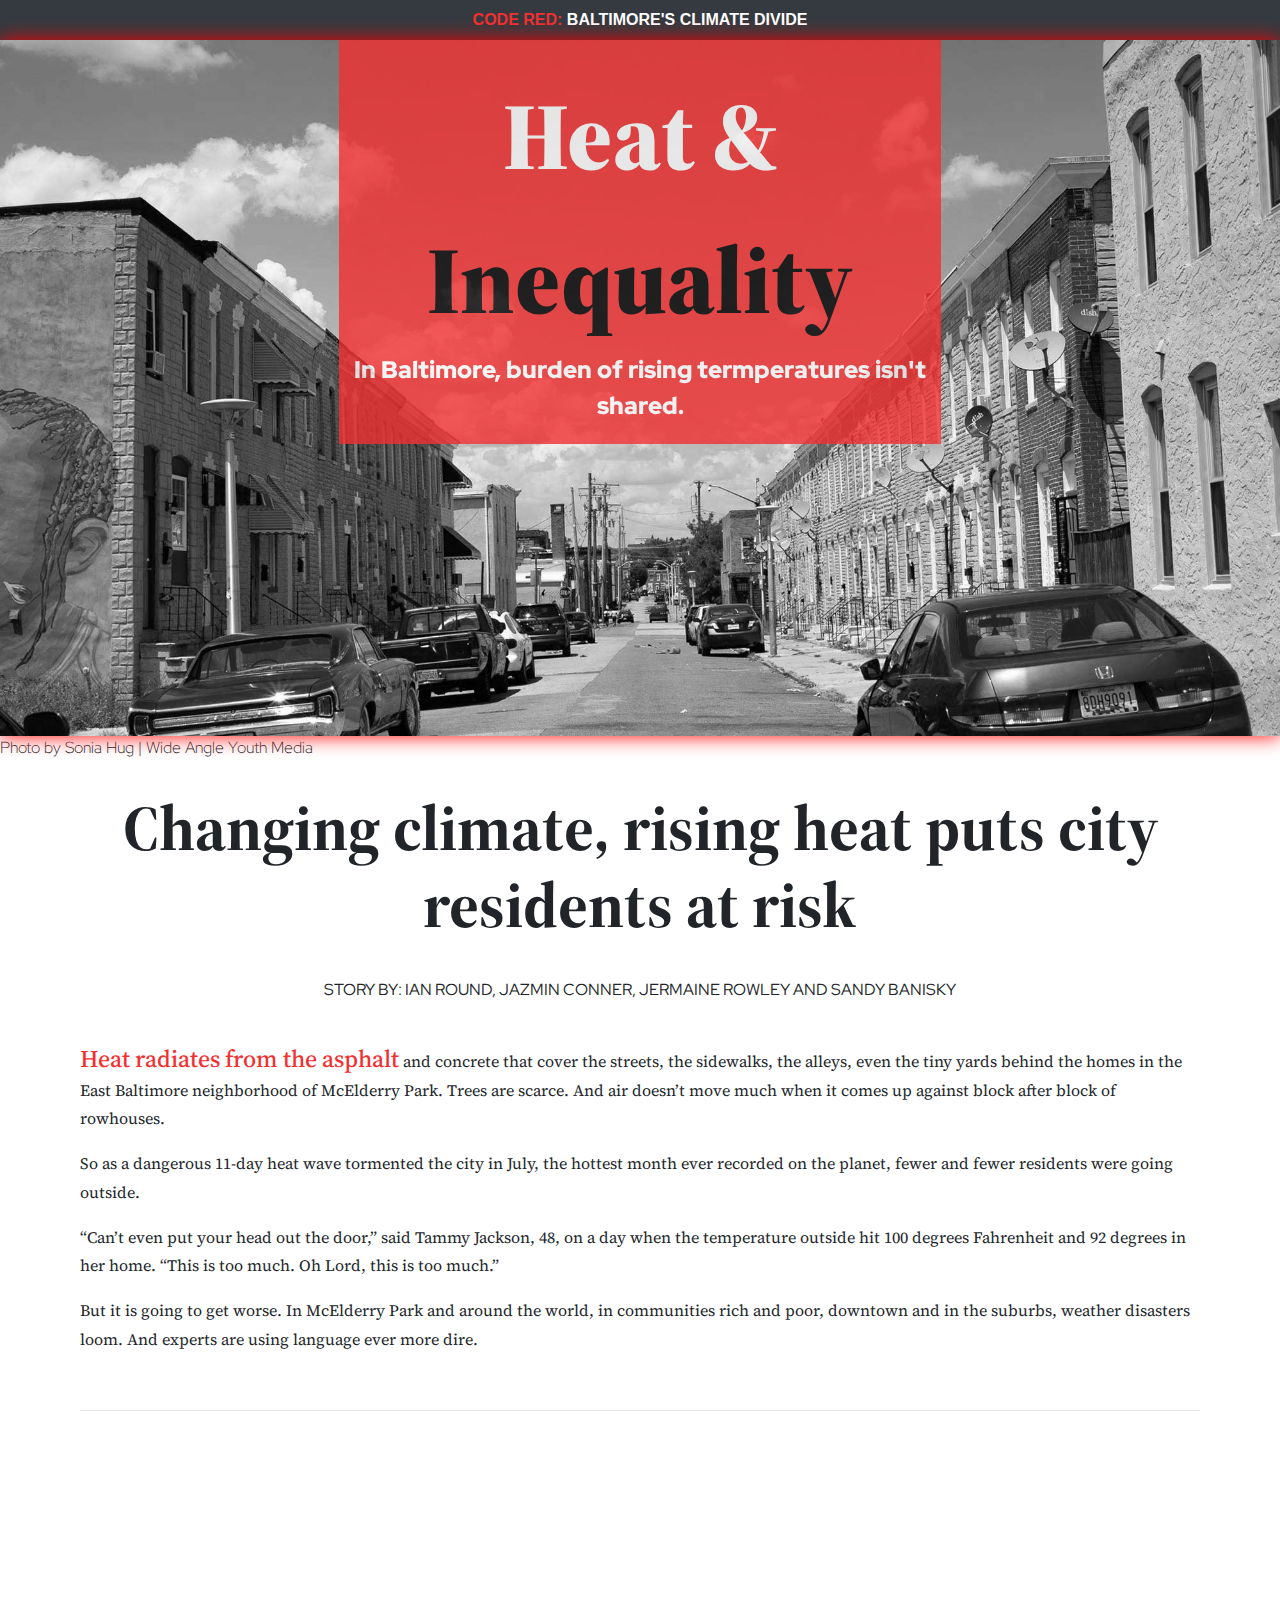
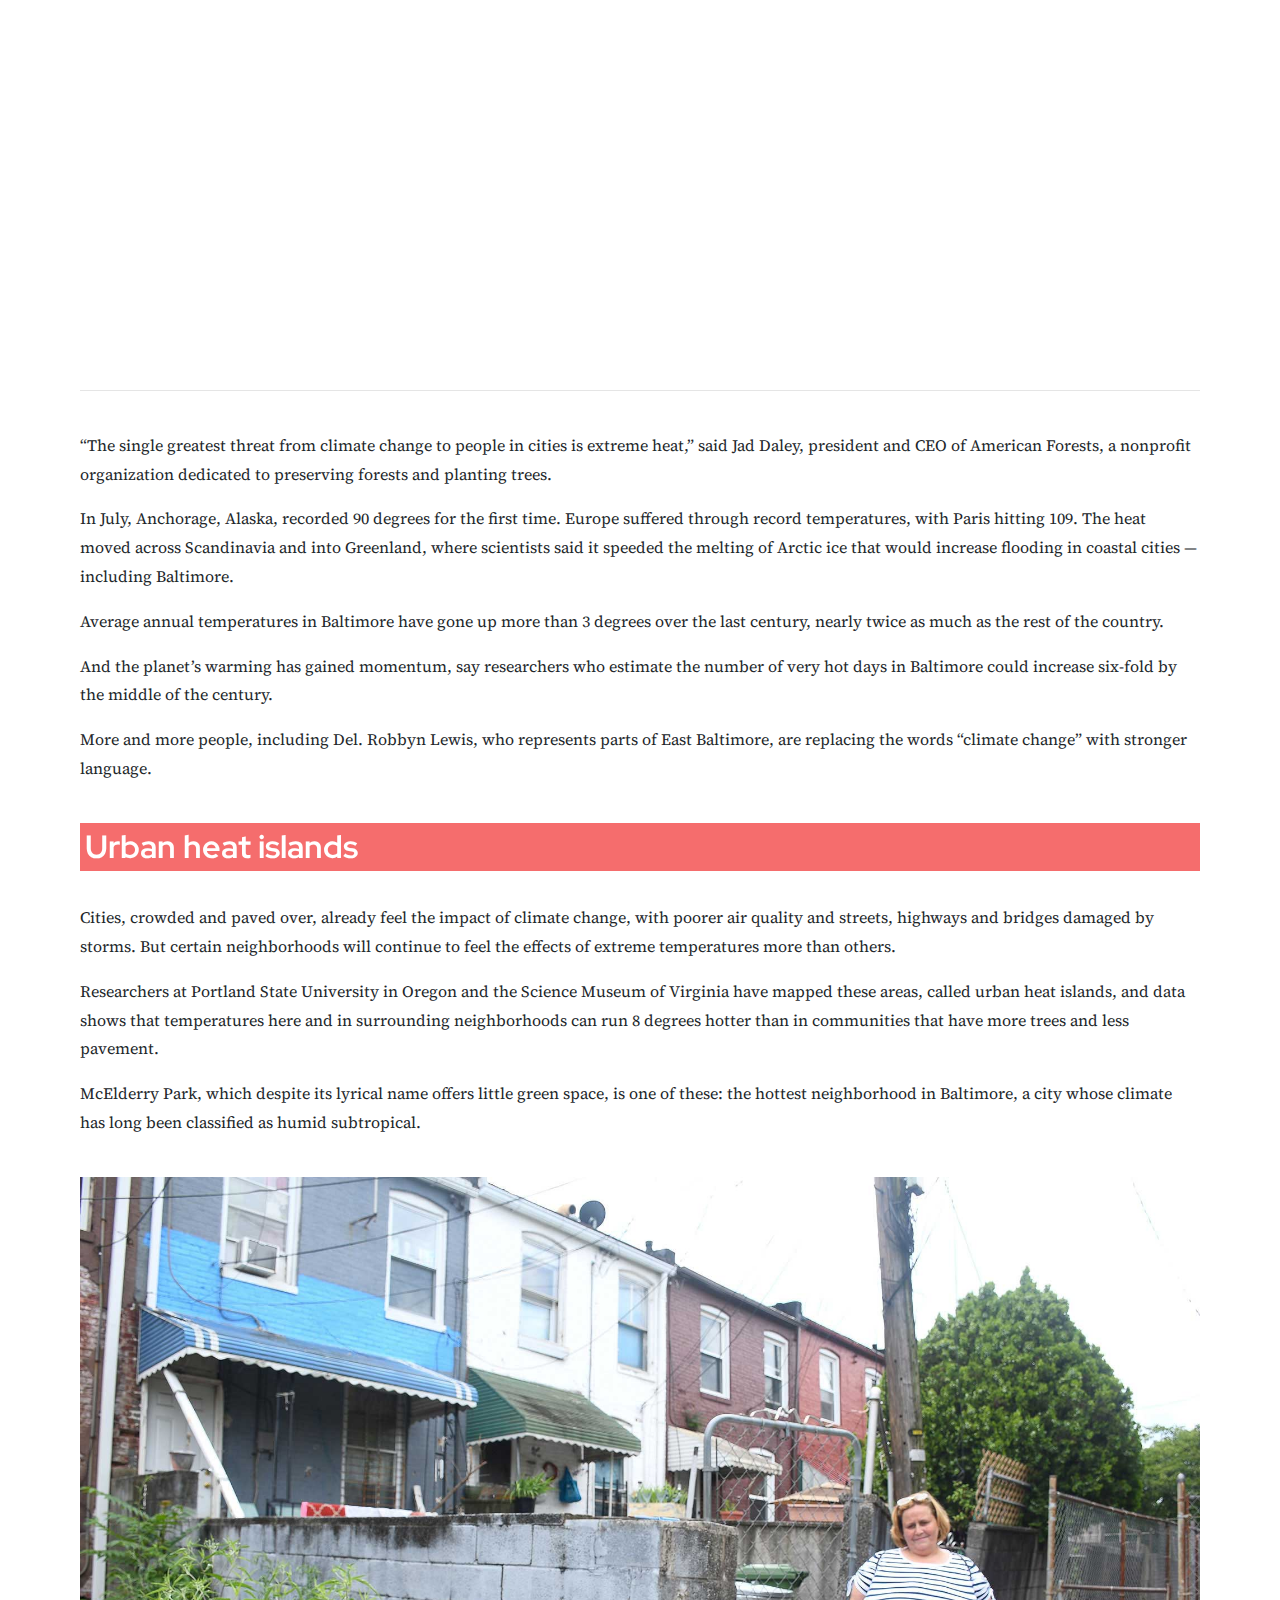
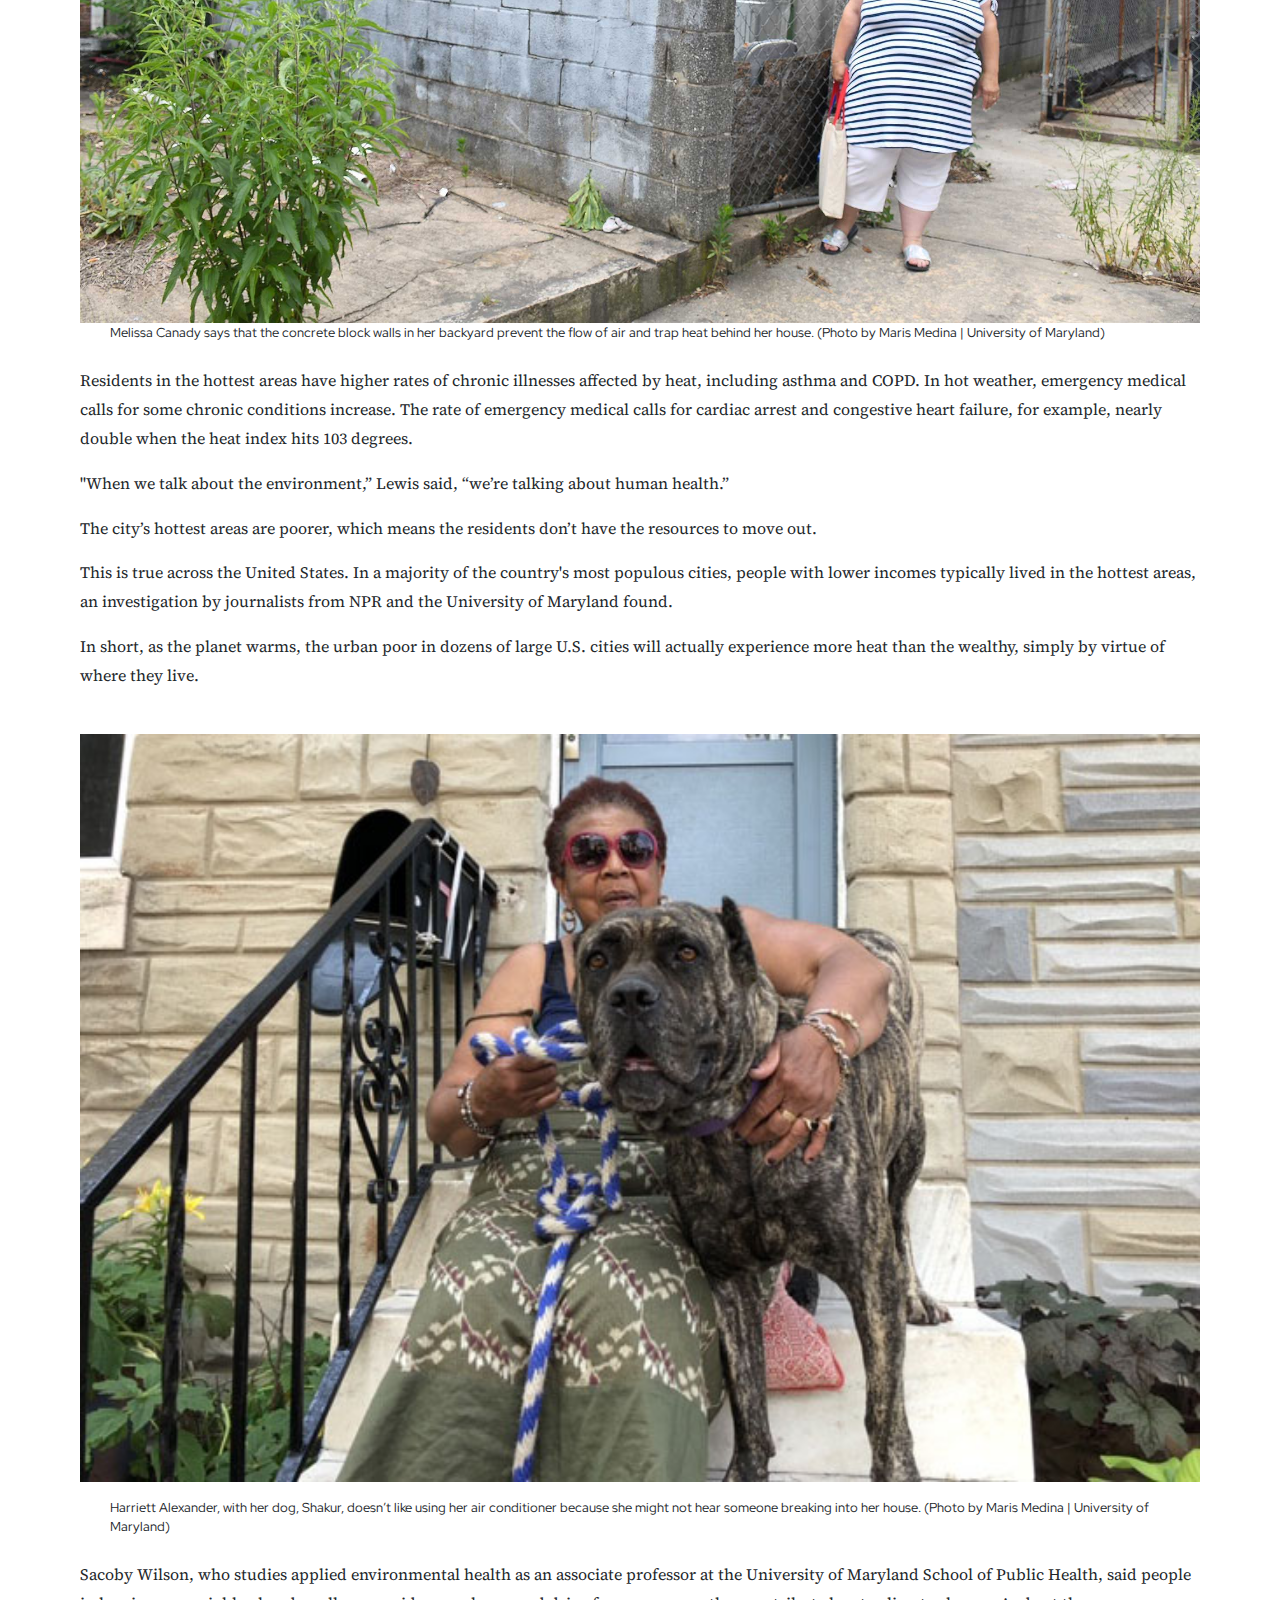
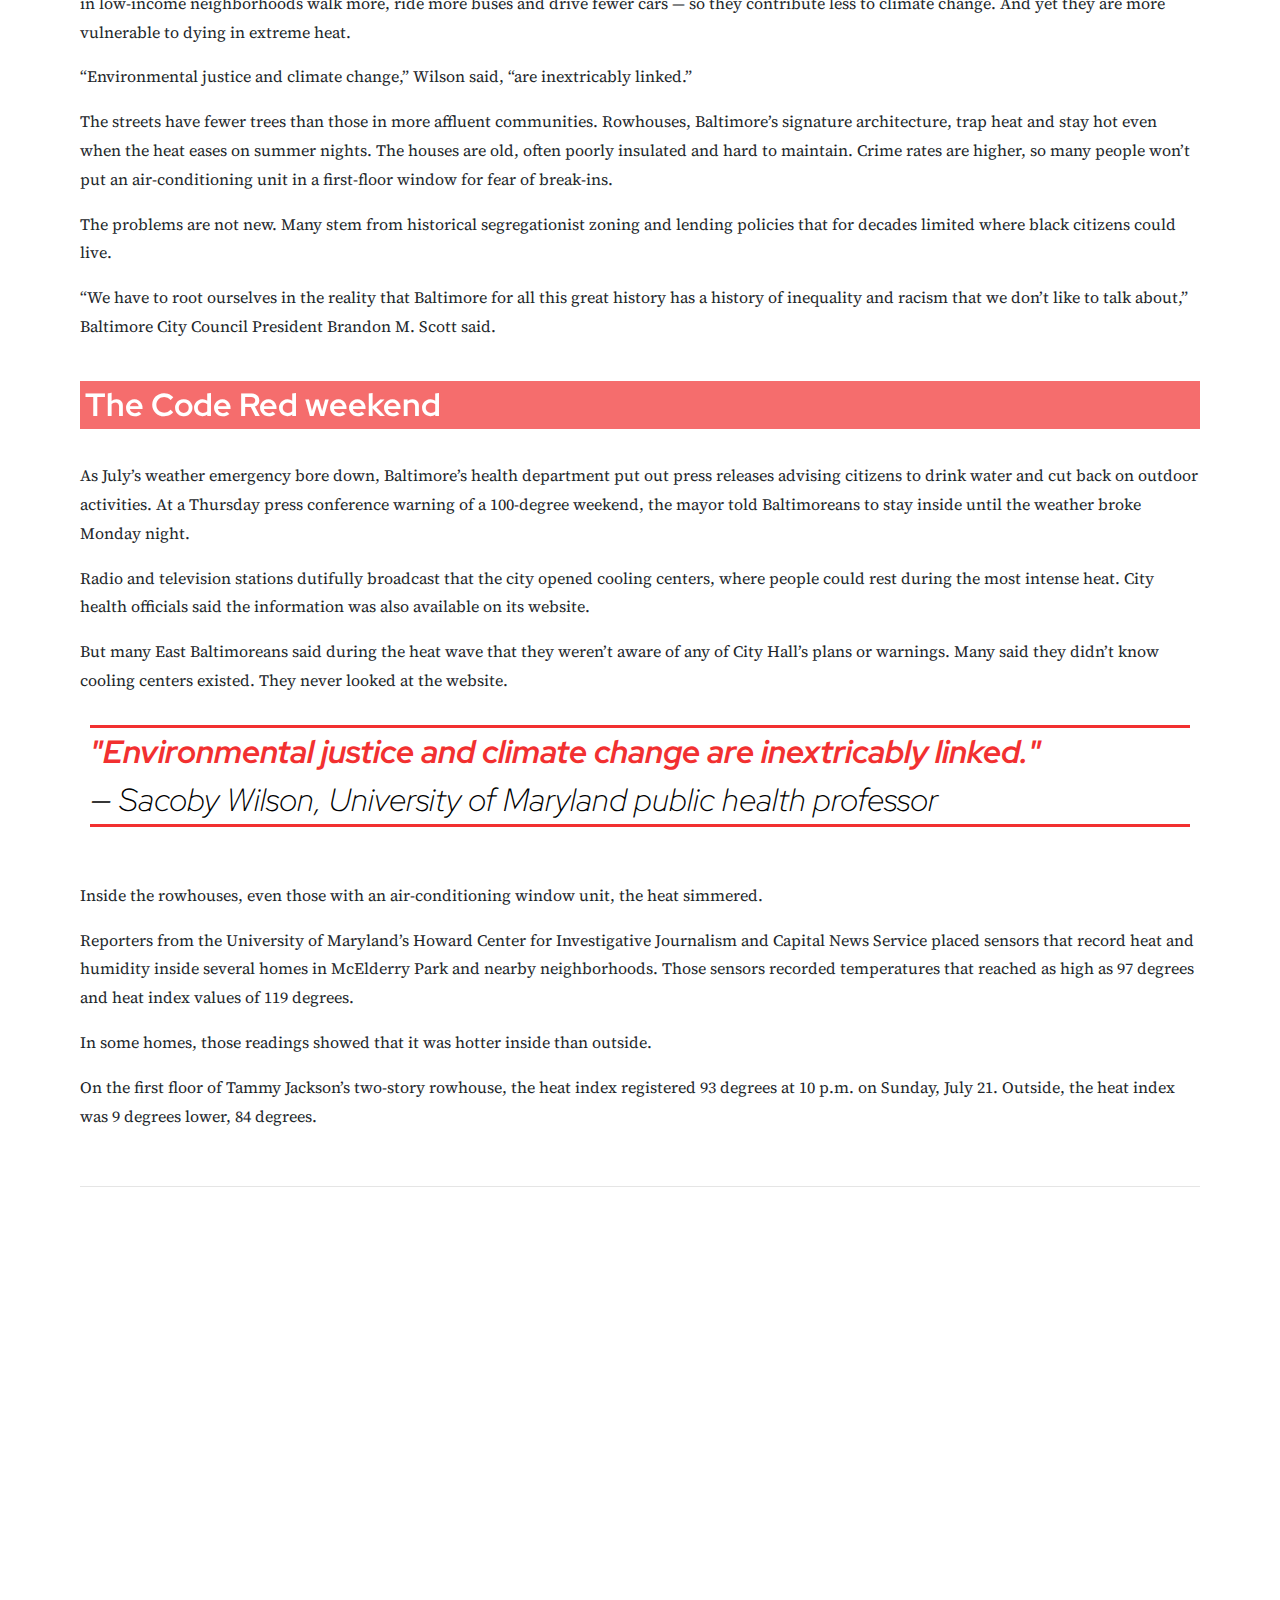
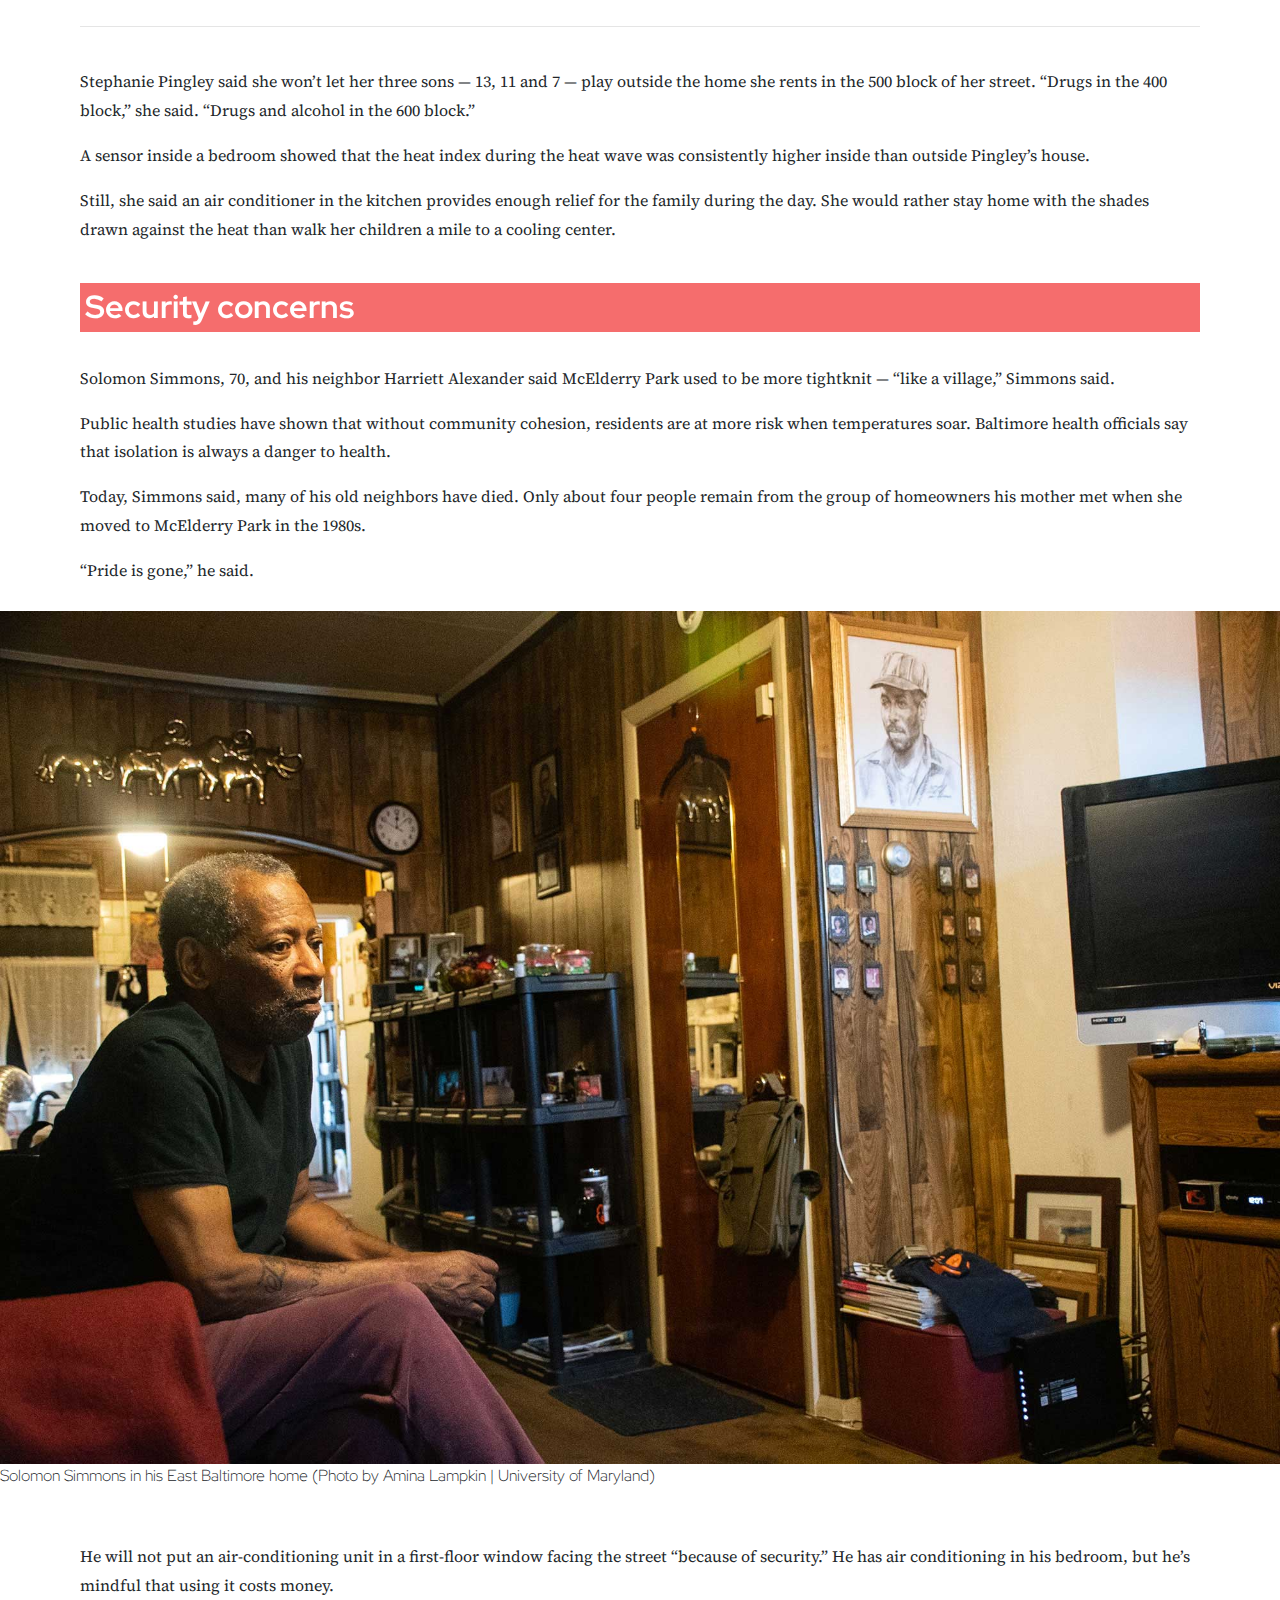
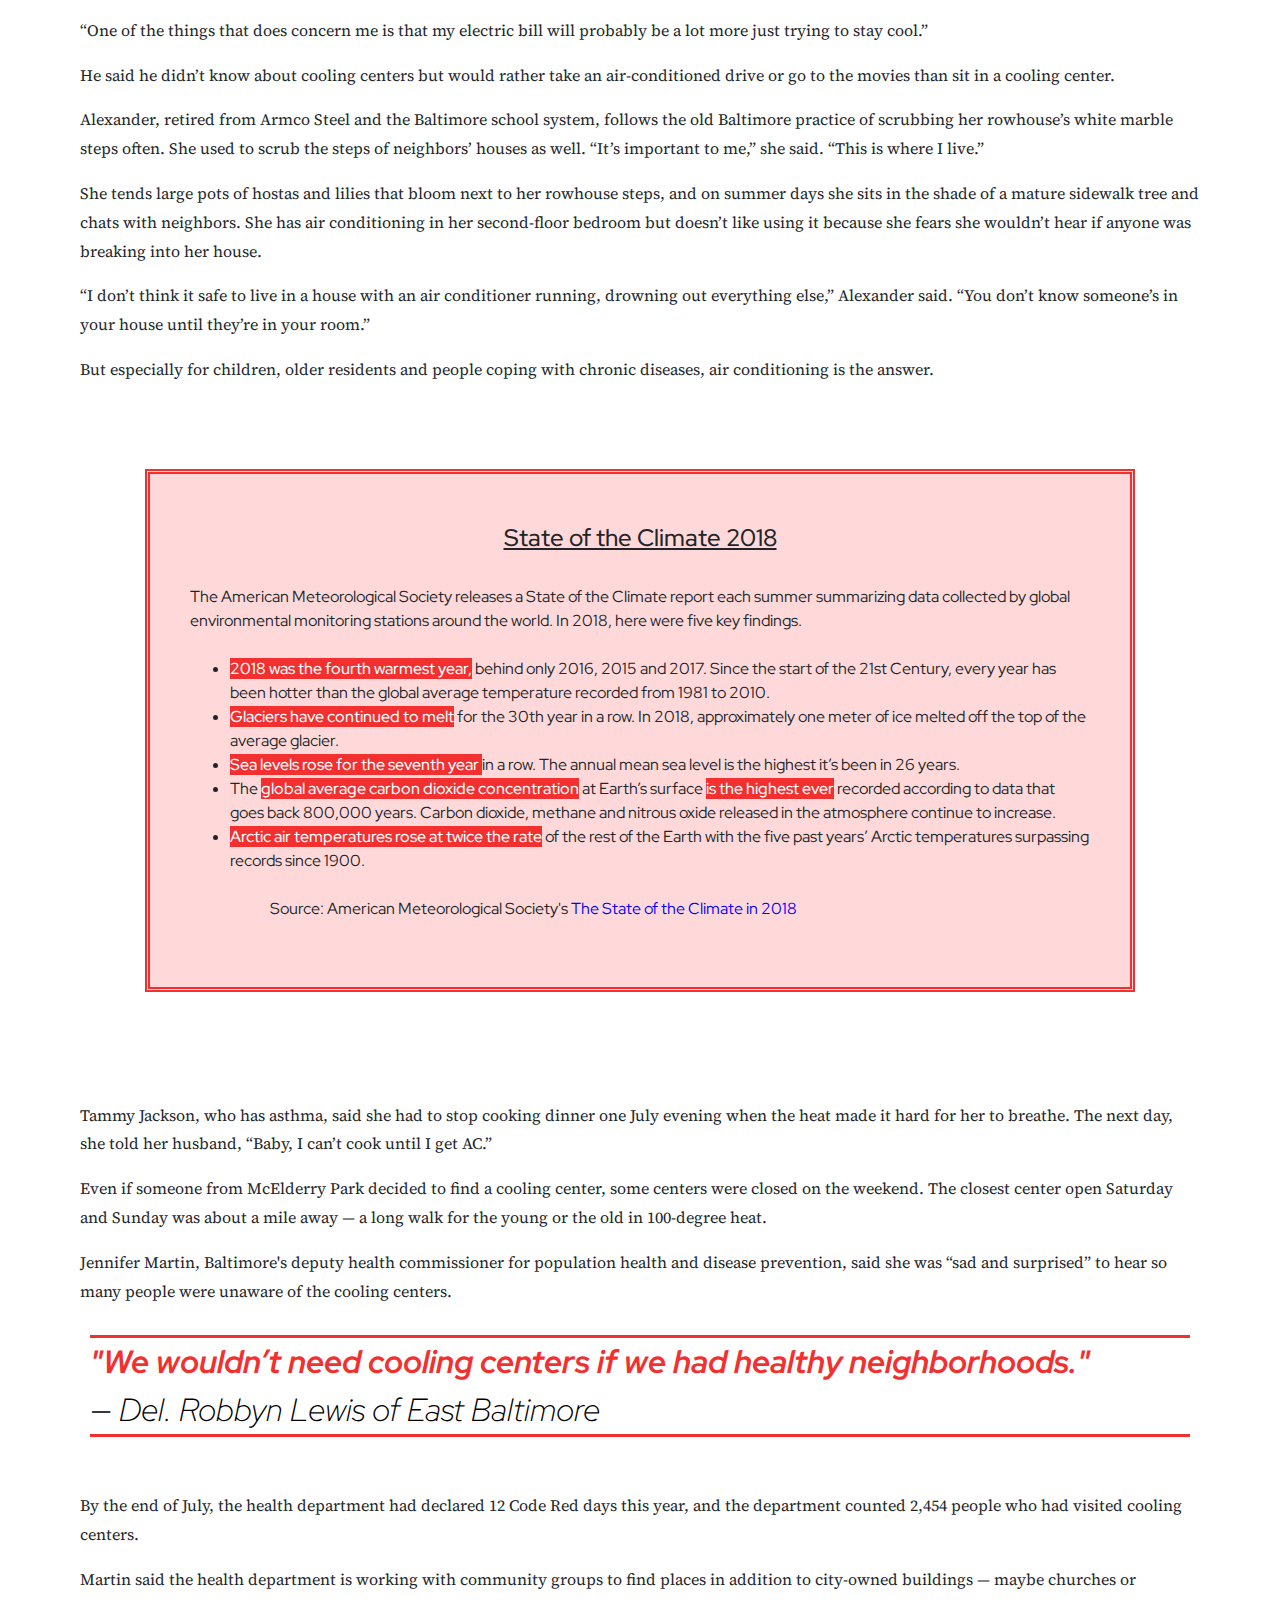
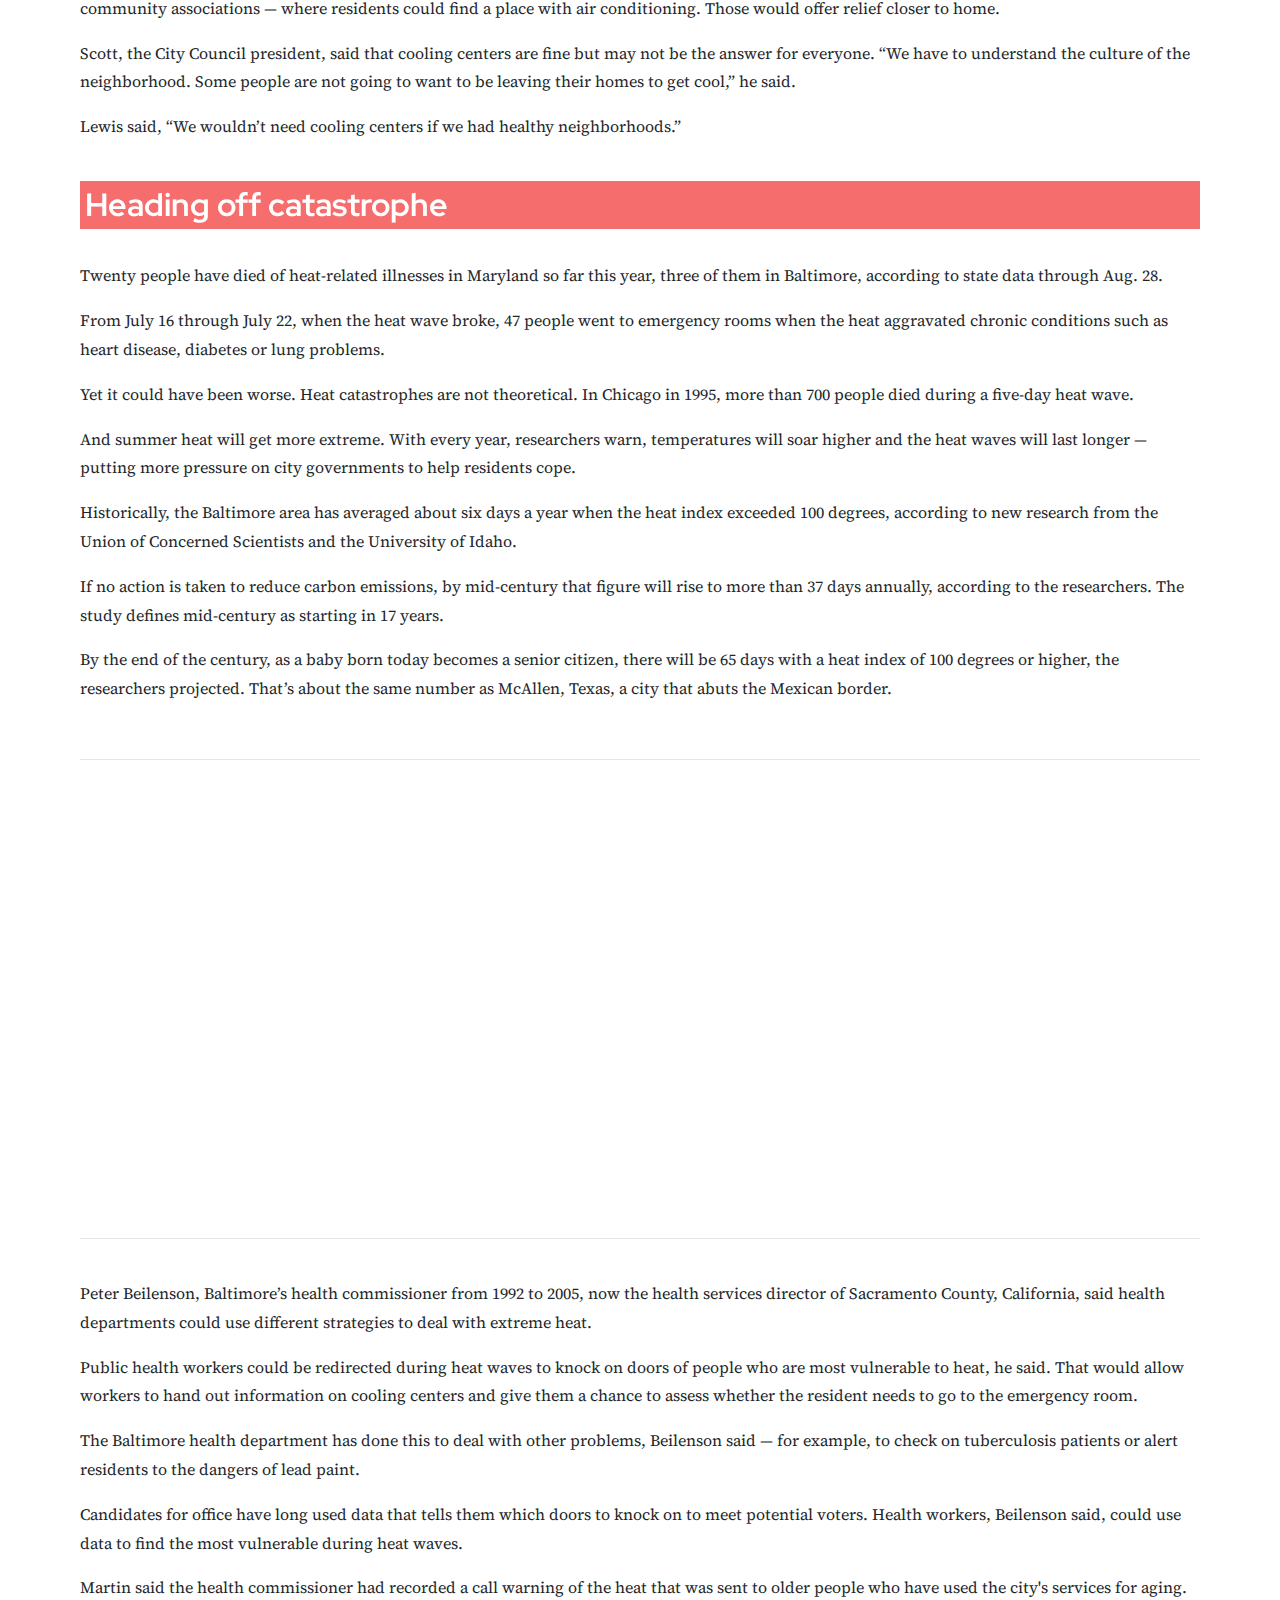
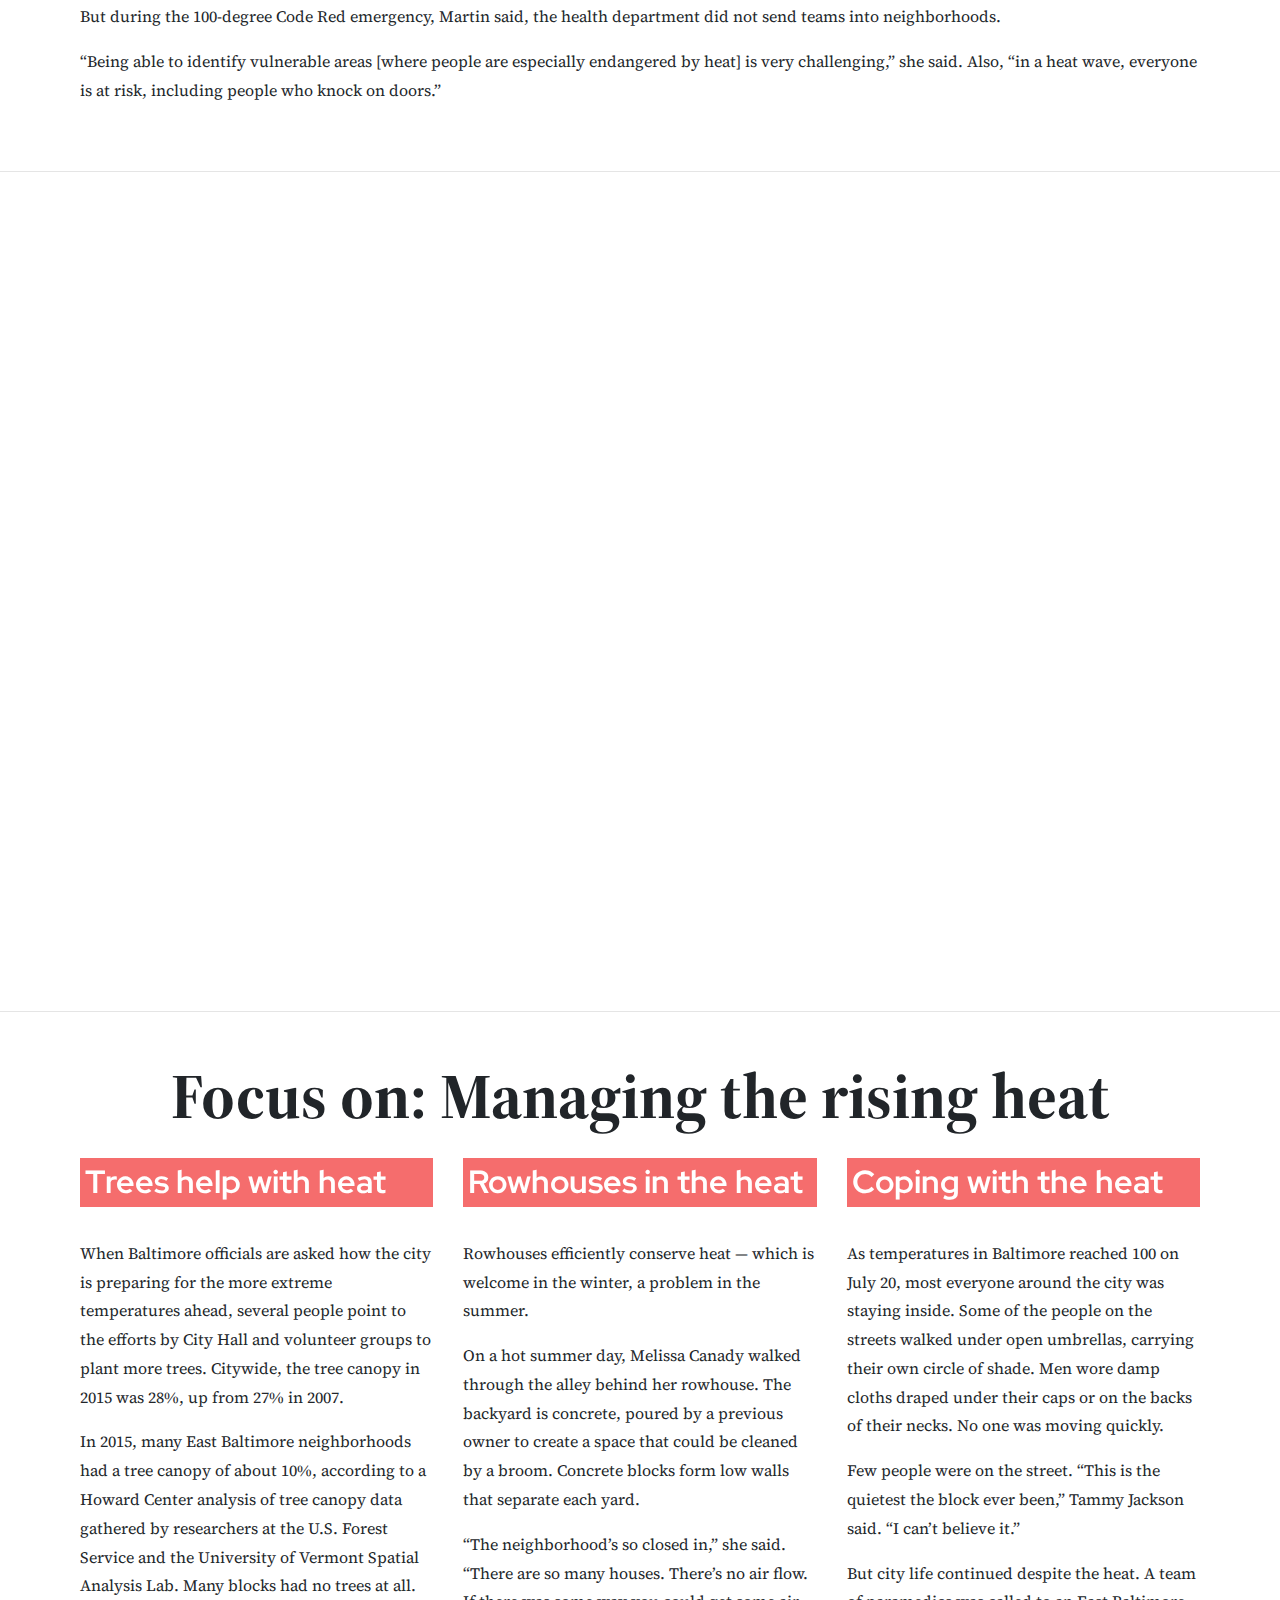
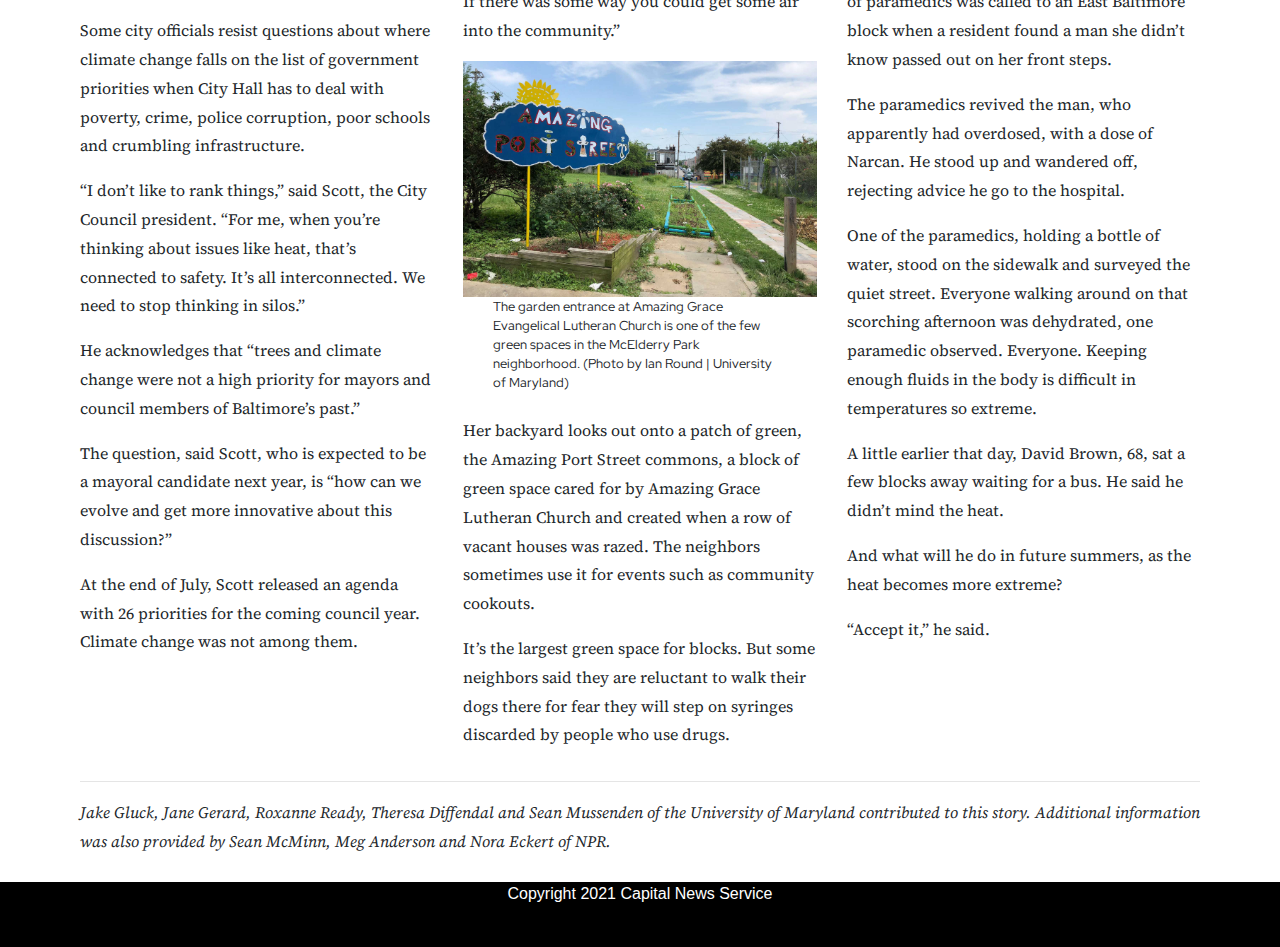
==== climate-crisis-story/index.html @ 89edfde0 "slight tweak to highlights" ====
<!doctype html>

<html lang="en">
<head>
  <meta charset="utf-8">
  <meta name="viewport" content="width=device-width, initial-scale=1, shrink-to-fit=no">

  <title>Code Red: Baltimore's Climate Divide</title>
  <meta name="description" content="Code Red: Baltimore's Climate Divide">
  <meta name="keywords" content= "Heat & Ineqality In Baltimore, burden of rising temperatures isn't shared"
  <meta name="author" content="Noella Kertes">

  <!-- Bootstrap CSS -->
<link rel="stylesheet" href="https://stackpath.bootstrapcdn.com/bootstrap/4.4.1/css/bootstrap.min.css" integrity="sha384-Vkoo8x4CGsO3+Hhxv8T/Q5PaXtkKtu6ug5TOeNV6gBiFeWPGFN9MuhOf23Q9Ifjh" crossorigin="anonymous">

  <!-- My local stylesheet -->
<link rel="stylesheet" type="text/css" href="style.css">

<!-- Google Font Styles-->

<link rel="preconnect" href="https://fonts.googleapis.com">
<link rel="preconnect" href="https://fonts.gstatic.com" crossorigin>
<link href="https://fonts.googleapis.com/css2?family=Red+Hat+Display:wght@300;400;500;600;700;800;900&display=swap" rel="stylesheet">

<link rel="preconnect" href="https://fonts.googleapis.com">
<link rel="preconnect" href="https://fonts.gstatic.com" crossorigin>
<link href="https://fonts.googleapis.com/css2?family=Source+Serif+Pro:wght@300;400;600;700;900&display=swap" rel="stylesheet">

</head>

<body>

  <!-- NavBar -->
  <nav class="navbar navbar-expand-lg navbar-light bg-dark">
    <span class="nav-top"><span class="red">Code Red:</span> Baltimore's Climate Divide</span>

</nav>
  <!-- End NavBar -->

  <!-- Splash/hero area -->

  <div class="hero-container">
    <img src="images/sonia-hug-streetview.jpg" class="hero-image" alt="Baltimore streeview">
      <div class="overlay">

        <br>

        <div class="hero-hed">Heat & <span class="black">Inequality</span>

          <div class="hero-sub">In Baltimore, burden of rising termperatures isn't shared.

          </div>

        </div>

      </div>
  </div>
  <figcaption>Photo by Sonia Hug | Wide Angle Youth Media </figcaption>
  <!-- End Splash/hero area-->

<div class="container">

  <div class="hed-overlay">

      <h1 id="headline">Changing climate, rising heat puts city residents at risk</h1>

  </div>

    <br>

  <p id="byline">STORY BY: IAN ROUND, JAZMIN CONNER, JERMAINE ROWLEY AND SANDY BANISKY</p>

    <br>

    <p><span class="firstwords">Heat radiates from the asphalt</span> and concrete that cover the streets, the sidewalks, the alleys, even the tiny yards behind the homes in the East Baltimore neighborhood of McElderry Park. Trees are scarce. And air doesn’t move much when it comes up against block after block of rowhouses.</p>

    <p>So as a dangerous 11-day heat wave tormented the city in July, the hottest month ever recorded on the planet, fewer and fewer residents were going outside.</p>

    <p>“Can’t even put your head out the door,” said Tammy Jackson, 48, on a day when the temperature outside hit 100 degrees Fahrenheit and 92 degrees in her home. “This is too much. Oh Lord, this is too much.”</p>

    <p>But it is going to get worse. In McElderry Park and around the world, in communities rich and poor, downtown and in the suburbs, weather disasters loom. And experts are using language ever more dire.</p>

    <br>

      <hr>

      <iframe title="Baltimore has more than its share of heat-related deaths in Maryland" aria-label="Grouped Bars" id="datawrapper-chart-mdmr4" src="https://datawrapper.dwcdn.net/mdmr4/5/" scrolling="no" frameborder="0" style="width: 0; min-width: 100% !important; border: none;" height="540"></iframe><script type="text/javascript">!function(){"use strict";window.addEventListener("message",(function(e){if(void 0!==e.data["datawrapper-height"]){var t=document.querySelectorAll("iframe");for(var a in e.data["datawrapper-height"])for(var r=0;r<t.length;r++){if(t[r].contentWindow===e.source)t[r].style.height=e.data["datawrapper-height"][a]+"px"}}}))}();
      </script>

      <hr>

    <br>

    <p>“The single greatest threat from climate change to people in cities is extreme heat,” said Jad Daley, president and CEO of American Forests, a nonprofit organization dedicated to preserving forests and planting trees.</p>

    <p>In July, Anchorage, Alaska, recorded 90 degrees for the first time. Europe suffered through record temperatures, with Paris hitting 109. The heat moved across Scandinavia and into Greenland, where scientists said it speeded the melting of Arctic ice that would increase flooding in coastal cities — including Baltimore.</p>

    <p>Average annual temperatures in Baltimore have gone up more than 3 degrees over the last century, nearly twice as much as the rest of the country.</p>

    <p>And the planet’s warming has gained momentum, say researchers who estimate the number of very hot days in Baltimore could increase six-fold by the middle of the century.</p>

    <p>More and more people, including Del. Robbyn Lewis, who represents parts of East Baltimore, are replacing the words “climate change” with stronger language.</p>

    <br>

      <h2 id="chapter">Urban heat islands</h2>

      <br>

      <p>Cities, crowded and paved over, already feel the impact of climate change, with poorer air quality and streets, highways and bridges damaged by storms. But certain neighborhoods will continue to feel the effects of extreme temperatures more than others.</p>

      <p>Researchers at Portland State University in Oregon and the Science Museum of Virginia have mapped these areas, called urban heat islands, and data shows that temperatures here and in surrounding neighborhoods can run 8 degrees hotter than in communities that have more trees and less pavement.</p>

      <p>McElderry Park, which despite its lyrical name offers little green space, is one of these: the hottest neighborhood in Baltimore, a city whose climate has long been classified as humid subtropical.</p>

      <br>

        <img class="picture" src="images/melissa-candy.jpg" alt="Melissa Candy">
        <figcaption class="small">Melissa Canady says that the concrete block walls in her backyard prevent the flow of air and trap heat behind her house. (Photo by Maris Medina | University of Maryland) </figcaption>

      <br>

      <p>Residents in the hottest areas have higher rates of chronic illnesses affected by heat, including asthma and COPD. In hot weather, emergency medical calls for some chronic conditions increase. The rate of emergency medical calls for cardiac arrest and congestive heart failure, for example, nearly double when the heat index hits 103 degrees.</p>

      <p>"When we talk about the environment,” Lewis said, “we’re talking about human health.”</p>

      <p>The city’s hottest areas are poorer, which means the residents don’t have the resources to move out.</p>

      <p>This is true across the United States. In a majority of the country's most populous cities, people with lower incomes typically lived in the hottest areas, an investigation by journalists from NPR and the University of Maryland found.</p>

      <p>In short, as the planet warms, the urban poor in dozens of large U.S. cities will actually experience more heat than the wealthy, simply by virtue of where they live.<p>

        <br>

          <img class="picture" src="images/harriett-alexander.jpg" alt="Harriett Alexander sits on the front stoop with her dog" class="full-screen-image">
            <figcaption class="small">Harriett Alexander, with her dog, Shakur, doesn’t like using her air conditioner because she might not hear someone breaking into her house. (Photo by Maris Medina | University of Maryland) </figcaption>
          <br>

      <p>Sacoby Wilson, who studies applied environmental health as an associate professor at the University of Maryland School of Public Health, said people in low-income neighborhoods walk more, ride more buses and drive fewer cars — so they contribute less to climate change. And yet they are more vulnerable to dying in extreme heat.</p>

      <p>“Environmental justice and climate change,” Wilson said, “are inextricably linked.”</p>

      <p>The streets have fewer trees than those in more affluent communities. Rowhouses, Baltimore’s signature architecture, trap heat and stay hot even when the heat eases on summer nights. The houses are old, often poorly insulated and hard to maintain. Crime rates are higher, so many people won’t put an air-conditioning unit in a first-floor window for fear of break-ins.</p>

      <p>The problems are not new. Many stem from historical segregationist zoning and lending policies that for decades limited where black citizens could live.</p>

      <p>“We have to root ourselves in the reality that Baltimore for all this great history has a history of inequality and racism that we don’t like to talk about,” Baltimore City Council President Brandon M. Scott said. </p>

      <br>

    <h2 id="chapter">The Code Red weekend</h2>

      <br>

      <p>As July’s weather emergency bore down, Baltimore’s health department put out press releases advising citizens to drink water and cut back on outdoor activities. At a Thursday press conference warning of a 100-degree weekend, the mayor told Baltimoreans to stay inside until the weather broke Monday night.<p>

      <p>Radio and television stations dutifully broadcast that the city opened cooling centers, where people could rest during the most intense heat. City health officials said the information was also available on its website.</p>

      <p>But many East Baltimoreans said during the heat wave that they weren’t aware of any of City Hall’s plans or warnings. Many said they didn’t know cooling centers existed. They never looked at the website.</p>

        <div class="quote">
          "Environmental justice and climate change are inextricably linked."
          <div class="quote-attribution">
           &mdash; Sacoby Wilson, University of Maryland public health professor
          </div>
        </div>

      <br>

      <p>Inside the rowhouses, even those with an air-conditioning window unit, the heat simmered.</p>

      <p>Reporters from the University of Maryland’s Howard Center for Investigative Journalism and Capital News Service placed sensors that record heat and humidity inside several homes in McElderry Park and nearby neighborhoods. Those sensors recorded temperatures that reached as high as 97 degrees and heat index values of 119 degrees.</p>

      <p>In some homes, those readings showed that it was hotter inside than outside.</p>

      <p>On the first floor of Tammy Jackson’s two-story rowhouse, the heat index registered 93 degrees at 10 p.m. on Sunday, July 21. Outside, the heat index was 9 degrees lower, 84 degrees.</p>

      <br>

        <hr>

      <iframe title="Indoor and outdoor heat index during Baltimore heat wave, July 16-22, 2019" aria-label="Interactive line chart" id="datawrapper-chart-GYzrJ" src="https://datawrapper.dwcdn.net/GYzrJ/1/" scrolling="no" frameborder="0" style="width: 0; min-width: 100% !important; border: none;" height="400"></iframe><script type="text/javascript">!function(){"use strict";window.addEventListener("message",(function(e){if(void 0!==e.data["datawrapper-height"]){var t=document.querySelectorAll("iframe");for(var a in e.data["datawrapper-height"])for(var r=0;r<t.length;r++){if(t[r].contentWindow===e.source)t[r].style.height=e.data["datawrapper-height"][a]+"px"}}}))}();
  </script>

        <hr>

      <br>

      <p>Stephanie Pingley said she won’t let her three sons — 13, 11 and 7 — play outside the home she rents in the 500 block of her street. “Drugs in the 400 block,” she said. “Drugs and alcohol in the 600 block.”</p>

      <p>A sensor inside a bedroom showed that the heat index during the heat wave was consistently higher inside than outside Pingley’s house.</p>

      <p>Still, she said an air conditioner in the kitchen provides enough relief for the family during the day. She would rather stay home with the shades drawn against the heat than walk her children a mile to a cooling center.</p>

      <br>

    <h2 id="chapter">Security concerns</h2>

      <br>

      <p>Solomon Simmons, 70, and his neighbor Harriett Alexander said McElderry Park used to be more tightknit — “like a village,” Simmons said.

      <p>Public health studies have shown that without community cohesion, residents are at more risk when temperatures soar. Baltimore health officials say that isolation is always a danger to health.<p>

      <p>Today, Simmons said, many of his old neighbors have died. Only about four people remain from the group of homeowners his mother met when she moved to McElderry Park in the 1980s.</p>

      <p>“Pride is gone,” he said.</p>

    </div>

        <img src="images/solomon-simmons.jpg" alt="Solomon Simmons" class="picture">
          <figcaption>Solomon Simmons in his East Baltimore home (Photo by Amina Lampkin | University of Maryland)</figcaption>
        <br>

    <div class="container">

      <p>He will not put an air-conditioning unit in a first-floor window facing the street “because of security.” He has air conditioning in his bedroom, but he’s mindful that using it costs money.</p>

      <p>“One of the things that does concern me is that my electric bill will probably be a lot more just trying to stay cool.”</p>

      <p>He said he didn’t know about cooling centers but would rather take an air-conditioned drive or go to the movies than sit in a cooling center.</p>

      <p>Alexander, retired from Armco Steel and the Baltimore school system, follows the old Baltimore practice of scrubbing her rowhouse’s white marble steps often. She used to scrub the steps of neighbors’ houses as well. “It’s important to me,” she said. “This is where I live.” </p>

      <p>She tends large pots of hostas and lilies that bloom next to her rowhouse steps, and on summer days she sits in the shade of a mature sidewalk tree and chats with neighbors. She has air conditioning in her second-floor bedroom but doesn’t like using it because she fears she wouldn’t hear if anyone was breaking into her house.</p>

      <p>“I don’t think it safe to live in a house with an air conditioner running, drowning out everything else,” Alexander said. “You don’t know someone’s in your house until they’re in your room.”</p>

      <p>But especially for children, older residents and people coping with chronic diseases, air conditioning is the answer.</p>

      <div class="sidebar-pullout">

        <h3 id= "pullout-hed">State of the Climate 2018</h3>

          <br>The American Meteorological Society releases a State of the Climate report each summer summarizing data collected by global environmental monitoring stations around the world. In 2018, here were five key findings.<br>
          <br>
            <ul><li><span class="findings">2018 was the fourth warmest year,</span> behind only 2016, 2015 and 2017. Since the start of the 21st Century, every year has been hotter than the global average temperature recorded from 1981 to 2010.</li>

            <li><span class="findings">Glaciers have continued to melt</span> for the 30th year in a row. In 2018, approximately one meter of ice melted off the top of the average glacier. </li>

            <li><span class="findings">Sea levels rose for the seventh year </span> in a row. The annual mean sea level is the highest it’s been in 26 years.</li>

            <li>The <span class="findings">global average carbon dioxide concentration</span> at Earth’s surface <span class="findings">is the highest ever</span> recorded according to data that goes back 800,000 years. Carbon dioxide, methane and nitrous oxide released in the atmosphere continue to increase.</li>

            <li><span class="findings">Arctic air temperatures rose at twice the rate</span> of the rest of the Earth with the five past years’ Arctic temperatures surpassing records since 1900.</li><ul>

            <br>Source: American Meteorological Society's <a href = "https://www.ametsoc.org/ams/index.cfm/publications/bulletin-of-the-american-meteorological-society-bams/state-of-the-climate/" target="_blank">The State of the Climate in 2018 </a> </br>
          </div>

        <br>

      <p>Tammy Jackson, who has asthma, said she had to stop cooking dinner one July evening when the heat made it hard for her to breathe. The next day, she told her husband, “Baby, I can’t cook until I get AC.”<p>

      <p>Even if someone from McElderry Park decided to find a cooling center, some centers were closed on the weekend. The closest center open Saturday and Sunday was about a mile away — a long walk for the young or the old in 100-degree heat.</p>

      <p>Jennifer Martin, Baltimore's deputy health commissioner for population health and disease prevention, said she was “sad and surprised” to hear so many people were unaware of the cooling centers.</p>

      <div class="quote">
        "We wouldn’t need cooling centers if we had healthy neighborhoods."
        <div class="quote-attribution">
         &mdash; Del. Robbyn Lewis of East Baltimore
        </div>
      </div>

      <br>

      <p>By the end of July, the health department had declared 12 Code Red days this year, and the department counted 2,454 people who had visited cooling centers.</p>

      <p>Martin said the health department is working with community groups to find places in addition to city-owned buildings — maybe churches or community associations — where residents could find a place with air conditioning. Those would offer relief closer to home.</p>

      <p>Scott, the City Council president, said that cooling centers are fine but may not be the answer for everyone. “We have to understand the culture of the neighborhood. Some people are not going to want to be leaving their homes to get cool,” he said.</p>

      <p>Lewis said, “We wouldn’t need cooling centers if we had healthy neighborhoods.”</p>

    <br>

    <h2 id="chapter">Heading off catastrophe</h2>

    <br>

      <p>Twenty people have died of heat-related illnesses in Maryland so far this year, three of them in Baltimore, according to state data through Aug. 28.<p>

      <p>From July 16 through July 22, when the heat wave broke, 47 people went to emergency rooms when the heat aggravated chronic conditions such as heart disease, diabetes or lung problems.</p>

      <p>Yet it could have been worse. Heat catastrophes are not theoretical. In Chicago in 1995, more than 700 people died during a five-day heat wave.</p>

      <p>And summer heat will get more extreme. With every year, researchers warn, temperatures will soar higher and the heat waves will last longer — putting more pressure on city governments to help residents cope.</p>

      <p>Historically, the Baltimore area has averaged about six days a year when the heat index exceeded 100 degrees, according to new research from the Union of Concerned Scientists and the University of Idaho.</p>

      <p>If no action is taken to reduce carbon emissions, by mid-century that figure will rise to more than 37 days annually, according to the researchers. The study defines mid-century as starting in 17 years.</p>

      <p>By the end of the century, as a baby born today becomes a senior citizen, there will be 65 days with a heat index of 100 degrees or higher, the researchers projected. That’s about the same number as McAllen, Texas, a city that abuts the Mexican border.</p>

      <br>

        <hr>

        <iframe title="Projected extreme heat events in Maryland by 2040" aria-label="Map" id="datawrapper-chart-71A6P" src="https://datawrapper.dwcdn.net/71A6P/4/" scrolling="no" frameborder="0" style="width: 0; min-width: 100% !important; border: none;" height="439"></iframe><script type="text/javascript">!function(){"use strict";window.addEventListener("message",(function(e){if(void 0!==e.data["datawrapper-height"]){var t=document.querySelectorAll("iframe");for(var a in e.data["datawrapper-height"])for(var r=0;r<t.length;r++){if(t[r].contentWindow===e.source)t[r].style.height=e.data["datawrapper-height"][a]+"px"}}}))}();
        </script>

        <hr>

      <br>

      <p>Peter Beilenson, Baltimore’s health commissioner from 1992 to 2005, now the health services director of Sacramento County, California, said health departments could use different strategies to deal with extreme heat.</p>

      <p>Public health workers could be redirected during heat waves to knock on doors of people who are most vulnerable to heat, he said. That would allow workers to hand out information on cooling centers and give them a chance to assess whether the resident needs to go to the emergency room.</p>

      <p>The Baltimore health department has done this to deal with other problems, Beilenson said — for example, to check on tuberculosis patients or alert residents to the dangers of lead paint.</p>

      <p>Candidates for office have long used data that tells them which doors to knock on to meet potential voters. Health workers, Beilenson said, could use data to find the most vulnerable during heat waves.</p>

      <p>Martin said the health commissioner had recorded a call warning of the heat that was sent to older people who have used the city's services for aging. But during the 100-degree Code Red emergency, Martin said, the health department did not send teams into neighborhoods.</p>

      <p>“Being able to identify vulnerable areas [where people are especially endangered by heat] is very challenging,” she said. Also, “in a heat wave, everyone is at risk, including people who knock on doors.”</p>

    <br>

      </div>

    <hr>

    <iframe src="https://uploads.knightlab.com/storymapjs/126acb1e23b8e79dcdca344f8034e818/climate-crisis-storymap-master/index.html" frameborder="0" width="100%" height="800"></iframe>

    <hr>

    <div class="container">

      <h1 id="headline">Focus on: Managing the rising heat</h1>

      <div class="row">
        <div class="col-4">
          <p class="columns"> <h2 id="chapter">Trees help with heat</h2>

            <br>

              <p>When Baltimore officials are asked how the city is preparing for the more extreme temperatures ahead, several people point to the efforts by City Hall and volunteer groups to plant more trees. Citywide, the tree canopy in 2015 was 28%, up from 27% in 2007.</p>

              <p>In 2015, many East Baltimore neighborhoods had a tree canopy of about 10%, according to a Howard Center analysis of tree canopy data gathered by researchers at the U.S. Forest Service and the University of Vermont Spatial Analysis Lab. Many blocks had no trees at all.</p>

              <p>Some city officials resist questions about where climate change falls on the list of government priorities when City Hall has to deal with poverty, crime, police corruption, poor schools and crumbling infrastructure.</p>

              <p>“I don’t like to rank things,” said Scott, the City Council president. “For me, when you’re thinking about issues like heat, that’s connected to safety. It’s all interconnected. We need to stop thinking in silos.”</p>

              <p>He acknowledges that “trees and climate change were not a high priority for mayors and council members of Baltimore’s past.”</p>

              <p>The question, said Scott, who is expected to be a mayoral candidate next year, is “how can we evolve and get more innovative about this discussion?”</p>

              <p>At the end of July, Scott released an agenda with 26 priorities for the coming council year. Climate change was not among them.</p>

            <br>

          </p>

      </div>

        <div class="col-4">

          <p class="columns"> <h2 id="chapter">Rowhouses in the heat</h2>

            <br>

              <p>Rowhouses efficiently conserve heat — which is welcome in the winter, a problem in the summer.</p>

              <p>On a hot summer day, Melissa Canady walked through the alley behind her rowhouse. The backyard is concrete, poured by a previous owner to create a space that could be cleaned by a broom. Concrete blocks form low walls that separate each yard.</p>

              <p>“The neighborhood’s so closed in,” she said. “There are so many houses. There’s no air flow. If there was some way you could get some air into the community.”</p>

              <img class="picture" src="images/amazing-grace-garden.jpg" alt="Amazing Grace Garden">
              <figcaption class="small">The garden entrance at Amazing Grace Evangelical Lutheran Church is one of the few green spaces in the McElderry Park neighborhood. (Photo by Ian Round | University of Maryland) </figcaption>

              <br>

              <p>Her backyard looks out onto a patch of green, the Amazing Port Street commons, a block of green space cared for by Amazing Grace Lutheran Church and created when a row of vacant houses was razed. The neighbors sometimes use it for events such as community cookouts.</p>

              <p>It’s the largest green space for blocks. But some neighbors said they are reluctant to walk their dogs there for fear they will step on syringes discarded by people who use drugs.</p>

          </p>

        </div>

        <div class="col-4">
          <p class="columns"> <h2 id="chapter">Coping with the heat</h2>

              <br>

                <p>As temperatures in Baltimore reached 100 on July 20, most everyone around the city was staying inside. Some of the people on the streets walked under open umbrellas, carrying their own circle of shade. Men wore damp cloths draped under their caps or on the backs of their necks. No one was moving quickly.</p>

                <p>Few people were on the street. “This is the quietest the block ever been,” Tammy Jackson said. “I can’t believe it.”</p>

                <p>But city life continued despite the heat. A team of paramedics was called to an East Baltimore block when a resident found a man she didn’t know passed out on her front steps.</p>

                <p>The paramedics revived the man, who apparently had overdosed, with a dose of Narcan. He stood up and wandered off, rejecting advice he go to the hospital.</p>

                <p>One of the paramedics, holding a bottle of water, stood on the sidewalk and surveyed the quiet street. Everyone walking around on that scorching afternoon was dehydrated, one paramedic observed. Everyone. Keeping enough fluids in the body is difficult in temperatures so extreme. </p>

                <p>A little earlier that day, David Brown, 68, sat a few blocks away waiting for a bus. He said he didn’t mind the heat.</p>

                <p>And what will he do in future summers, as the heat becomes more extreme?</p>

                <p>“Accept it,” he said.</p>

              </p>
        </div>
      </div>

<!--Contrib lines -->
      <hr>
      <p class="contributed">Jake Gluck, Jane Gerard, Roxanne Ready, Theresa Diffendal and Sean Mussenden of the University of Maryland contributed to this story. Additional information was also provided by Sean McMinn, Meg Anderson and Nora Eckert of NPR.</p>

    </div>

<div class="footer"> Copyright 2021 Capital News Service</div>

  <!-- jQuery first, then Poppper.js, then Bootstrap JS -->
  <script src="https://code.jquery.com/jquery-3.4.1.slim.min.js" integrity="sha384-J6qa4849blE2+poT4WnyKhv5vZF5SrPo0iEjwBvKU7imGFAV0wwj1yYfoRSJoZ+n" crossorigin="anonymous"></script>
  <script src="https://cdn.jsdelivr.net/npm/popper.js@1.16.0/dist/umd/popper.min.js" integrity="sha384-Q6E9RHvbIyZFJoft+2mJbHaEWldlvI9IOYy5n3zV9zzTtmI3UksdQRVvoxMfooAo" crossorigin="anonymous"></script>
  <script src="https://stackpath.bootstrapcdn.com/bootstrap/4.4.1/js/bootstrap.min.js" integrity="sha384-wfSDF2E50Y2D1uUdj0O3uMBJnjuUD4Ih7YwaYd1iqfktj0Uod8GCExl3Og8ifwB6" crossorigin="anonymous"></script>

</body>
</html>
---- climate-crisis-story/style.css ----
#headline {
  font-size: 4em;
  font-weight: 700;
  text-align: center;
  font-family: 'Source Serif Pro', serif;
}

#byline {
  font-size: 1em;
  font-family: 'Red Hat Display', sans-serif;
  text-transform: uppercase;
  text-align: center;
}

#chapter {
  font-size: 2em;
  font-weight: 700;
  text-align: left;
  color: #fff;
  font-family: 'Red Hat Display', sans-serif;
  background-color: #f23030;
  opacity: .7;
  border-color: #f23030;
  border-width: thick;
  border-style: solid;
}

/* Stye to increase the size slightly for the first few words of the story. */
span.firstwords {
  font-size: 1.5em;
  color: #f23030;
  font-weight: 500;
}

p {
  font-family: 'Source Serif Pro', serif;
  line-height: 180%;
  font-size: 1em;
}

.container {
  margin: 0 auto;
  padding-left: 10px;
  padding-right: 10px;
  padding-top: 30px;
  padding-bottom: 10px;
}

.picture {
  display: block;
  margin-left: auto;
  margin-right: auto;
  width: 100%
}

figcaption {
  font-family: 'Red Hat Display', sans-serif;
  text-align: left;
  font-weight: 300;
  font-size: 1em;
}

.small {
  margin-left: 30px;
  margin-right: 30px;
}

.contributed {
  font-style:italic;
}

.footer {
  position: static;
  height: 65px;
  width: 100%;
  bottom: 0;
  background-color: black;
  text-align: center;
  color: white;
}

.columns {
  font-family: 'Source Serif Pro', serif;
  text-align: center;
}

/* Top nave / Top Hat */

.nav-top {
  color:#fff;
  margin: 0 auto;
  text-transform: uppercase;
  font-weight: 700;
}

.red {
  color:#f23030;
}

/* Hero/splash area */

.hero-container {
    position: relative;
    text-align: center;
    color: white;
}

.hero-image {
    width: 100%;
  filter: grayscale(100%) drop-shadow(0px 0px 10px red);
}

.overlay {
  position: absolute;
  margin: 0 auto; left: 0; right: 0;
  top: 0%;
  width: 47%;
  background-color: #f23030;
  opacity: .8;
  padding-left: 10px;
  padding-right: 10px;
  padding-bottom: 10px;
}

.black {
  color:black;
}

.hero-hed {
  font-family: 'Source Serif Pro', serif;
  font-weight: 900;
  font-size: 6em;
  color: #fff;
  margin: 0 auto;
  padding-bottom: 10px;
}

.hero-sub {
  font-family: 'Red Hat Display', sans-serif;
  font-size: .25em;
}


.quote {
  font-family: 'Red Hat Display', sans-serif;
  color: #f23030;
  align: center;
  font-size: 2em;
  font-weight: 700;
  font-style: italic;
  text-align: left;
  padding: 15 px 0 15px 0;
  border-top: 3px solid #f23030;
  border-bottom: 3px solid #f23030;
  margin-top: 30px;
  margin-bottom: 30px;
  margin-right: 10px;
  margin-left: 10px;
}

.quote-attribution {
  font-size: 1em;
  font-family: 'Red Hat Display', sans-serif;
  font-weight: 100;
  text-align: left;
  color: black;
}

/* Sidebar/Pullout style */

.sidebar-pullout {
  font-family: 'Red Hat Display', sans-serif;
  text-align: left;
  font-size: 1em;
  font-weight: 400;
  background-color: #FFD9D9;
  border: 5px;
  border-color: #f23030;
  border-style: double;
  padding: 50px 40px;
  margin: 85px 65px;
}

#pullout-hed {
  font-family: 'Red Hat Display', sans-serif;
  text-decoration: underline;
  text-align: center;
  font-weight: 500;
  font-size: 1.5em;
}

span.findings {
  background-color: #f23030;
  font-weight: 500;
  color: white;
}

a:link {
  color: blue;
}

a:visited {
 color: purple;
}

a:hover {
  color: red;
}


/* Media Queries */

@media (max-width: 750px) {
  .hero-hed {
    font-size: 1.5em;
  }
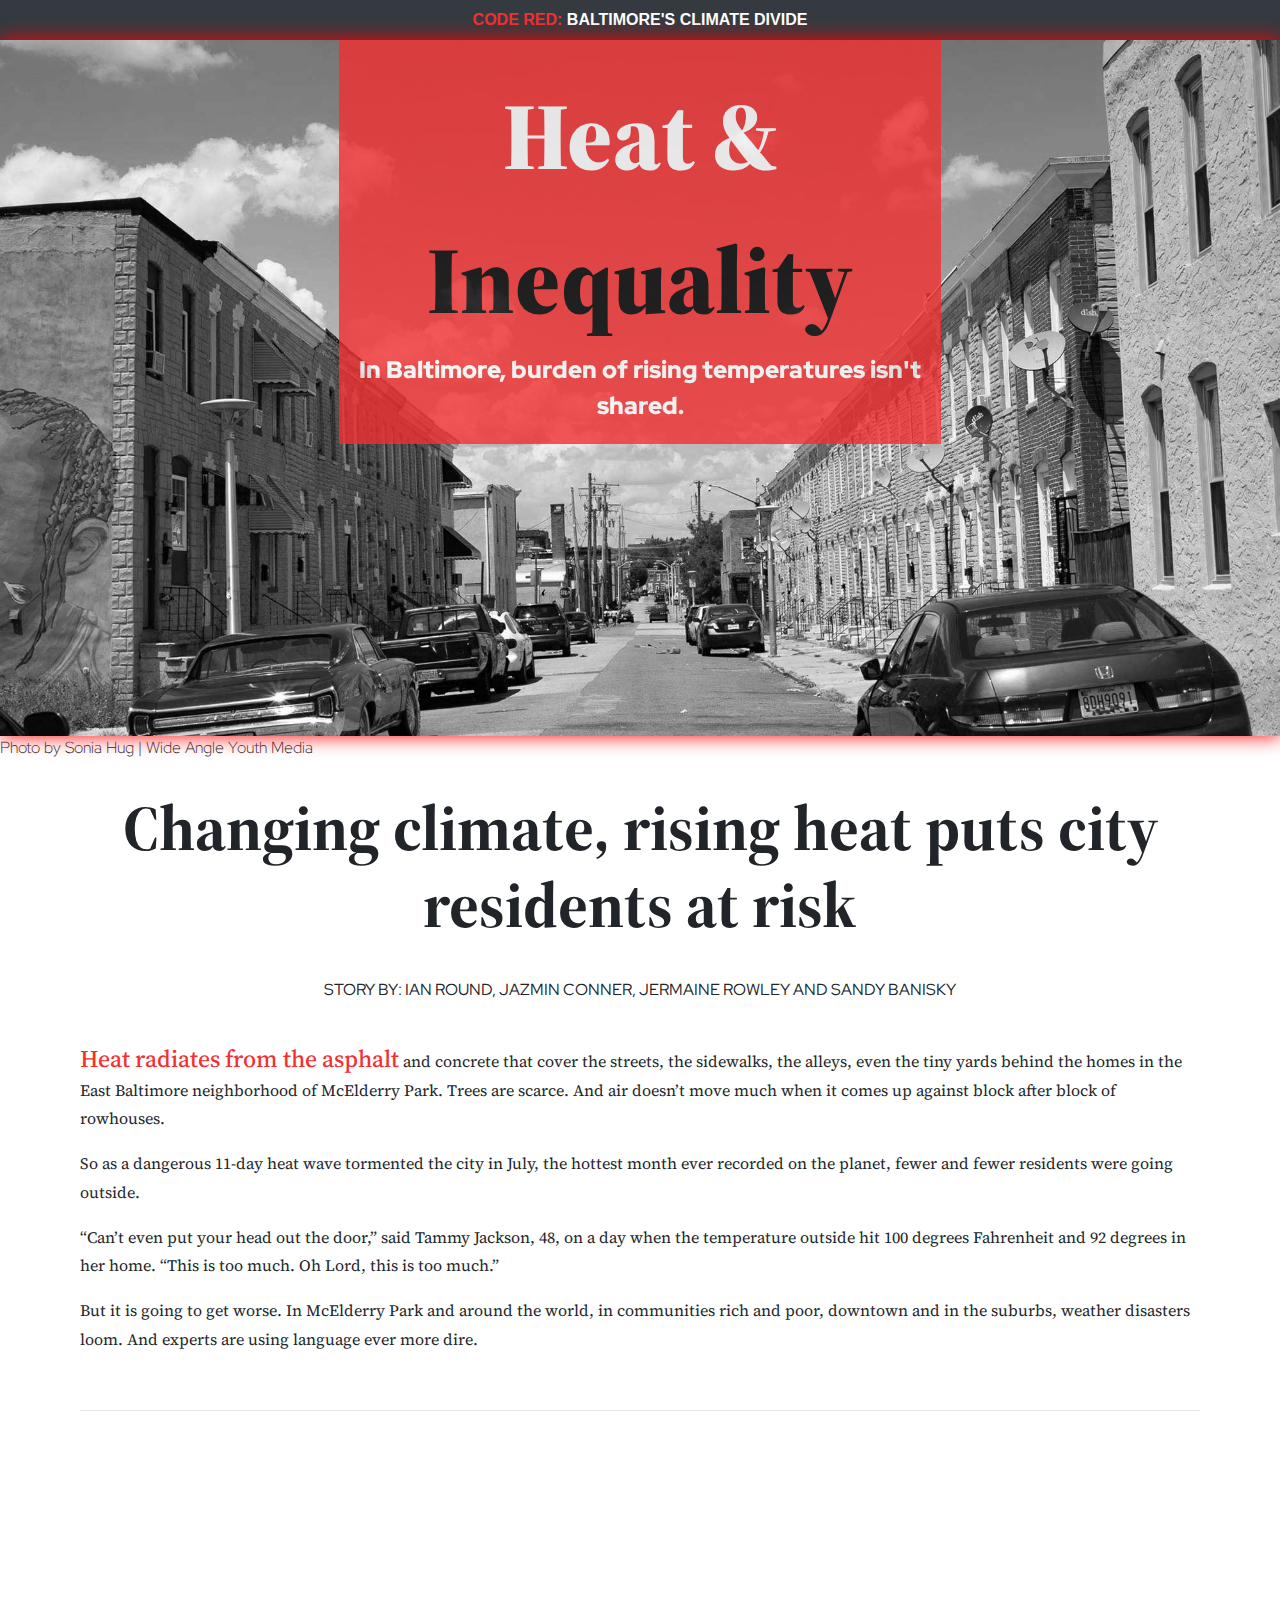
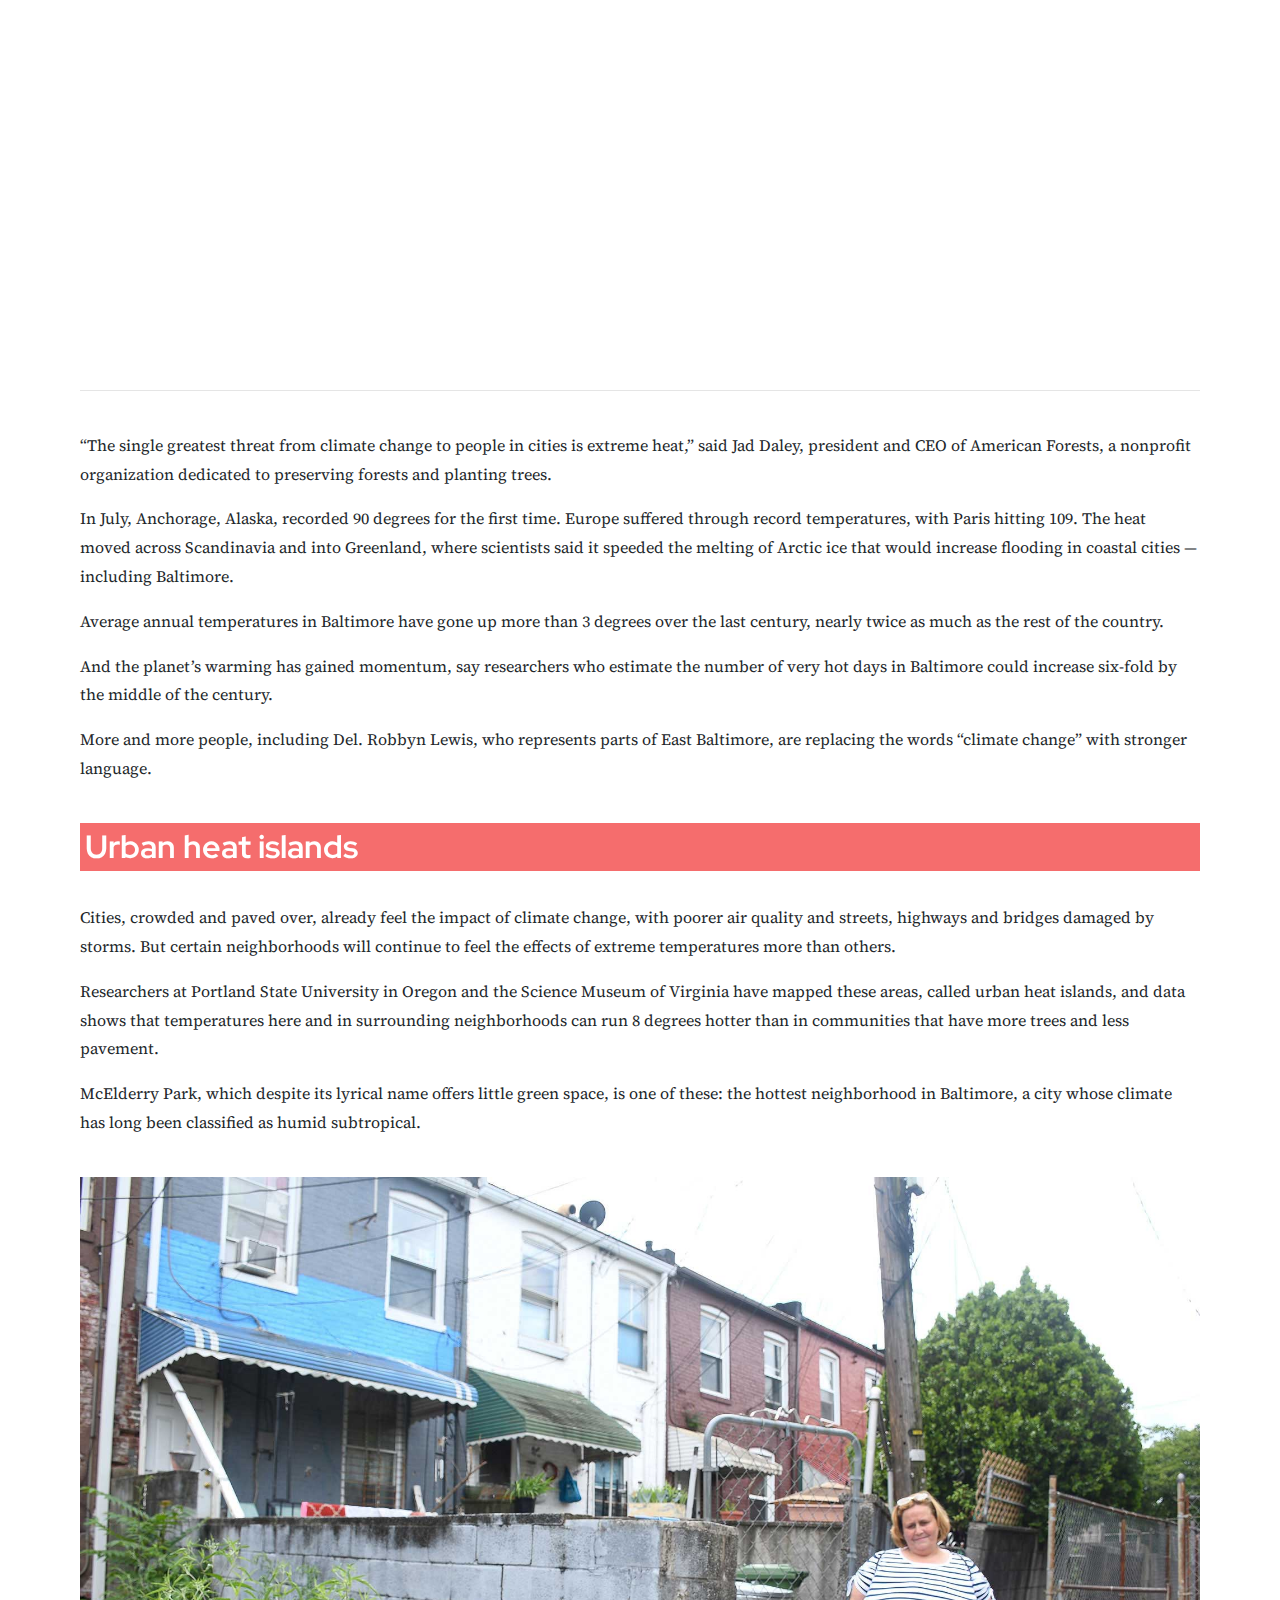
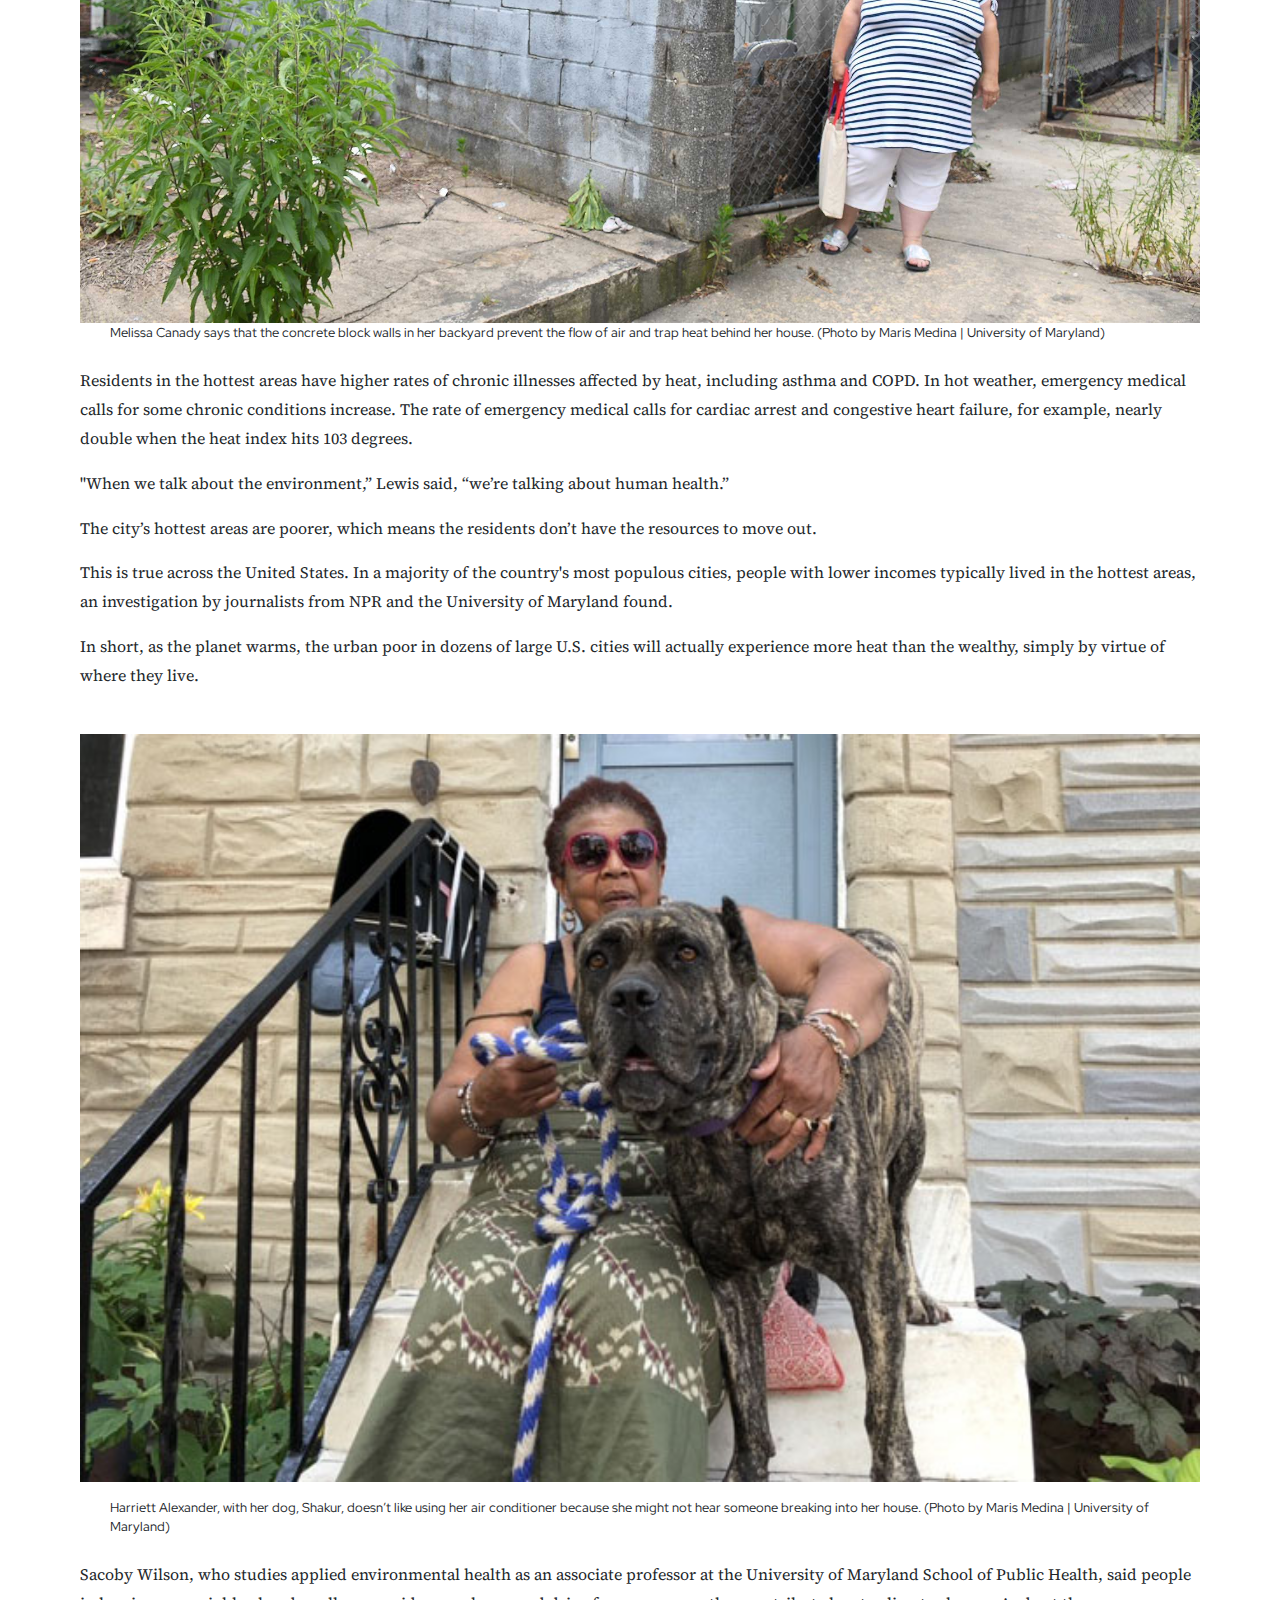
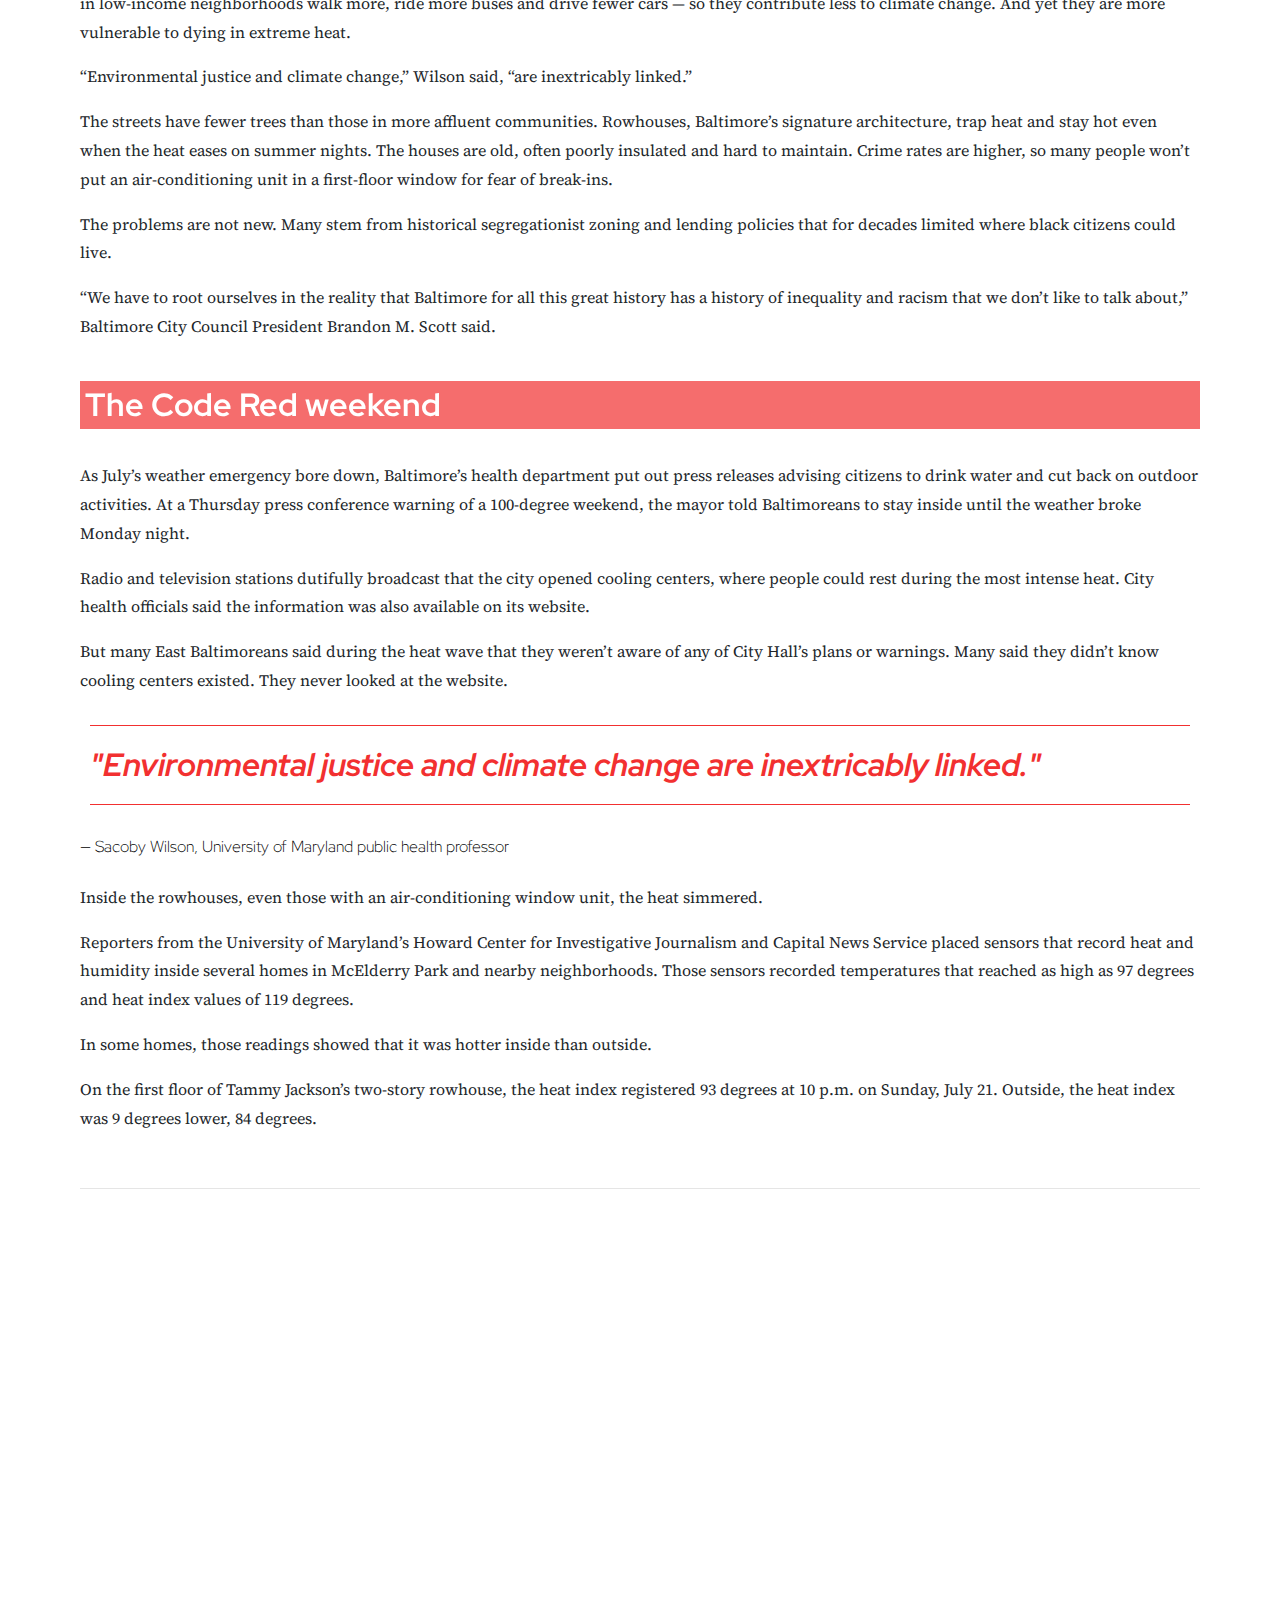
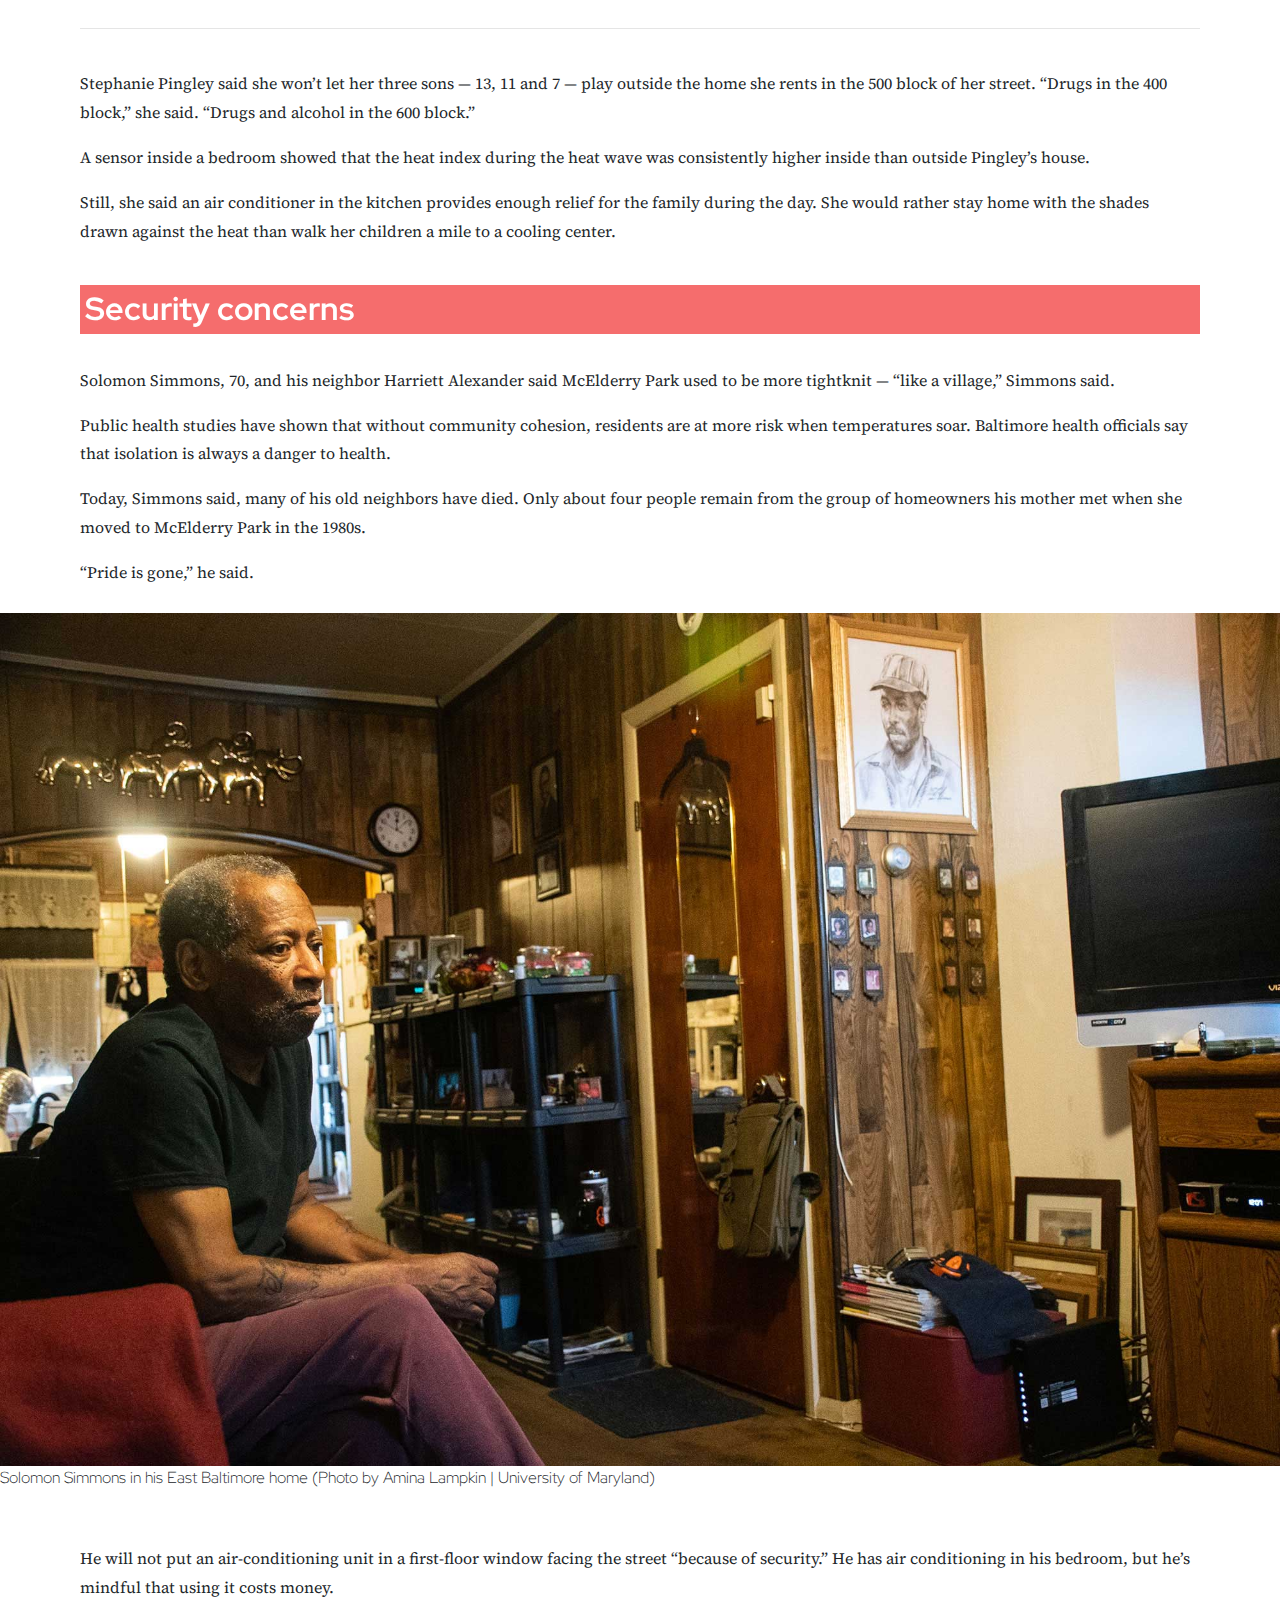
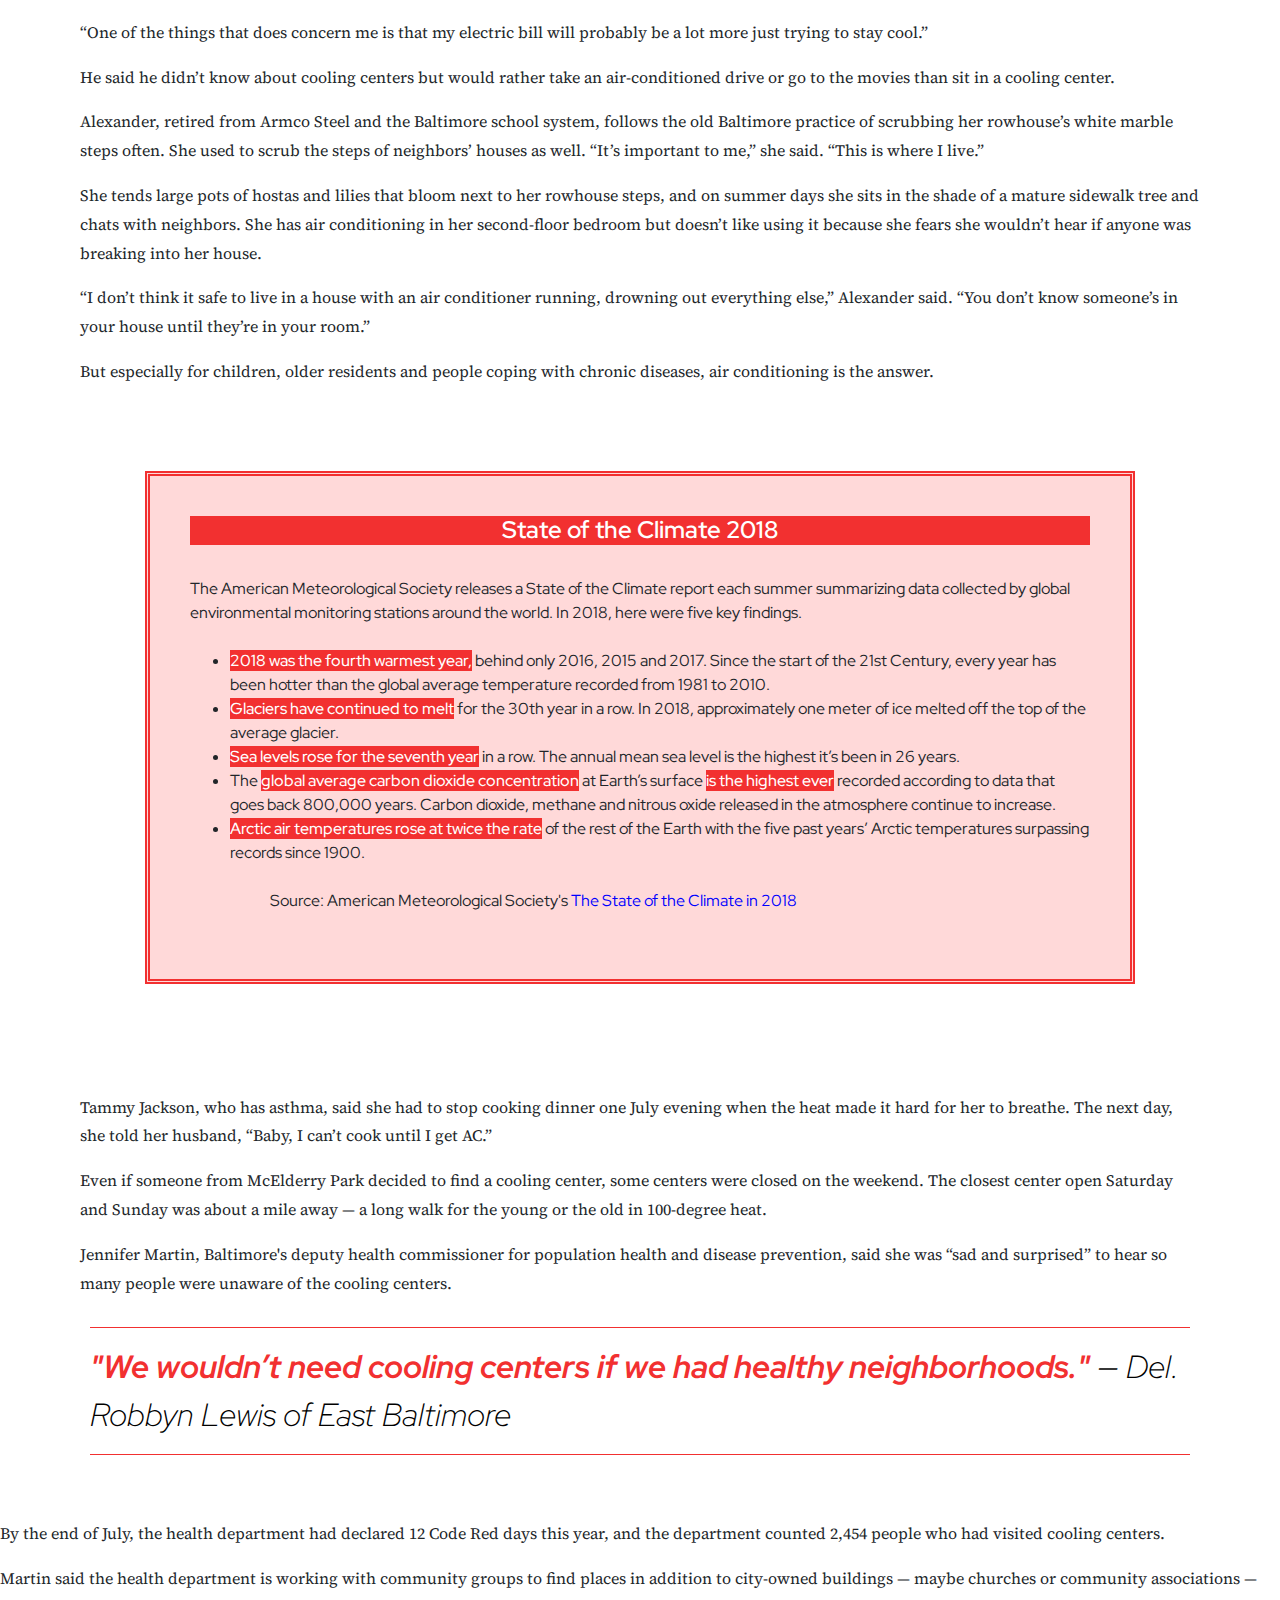
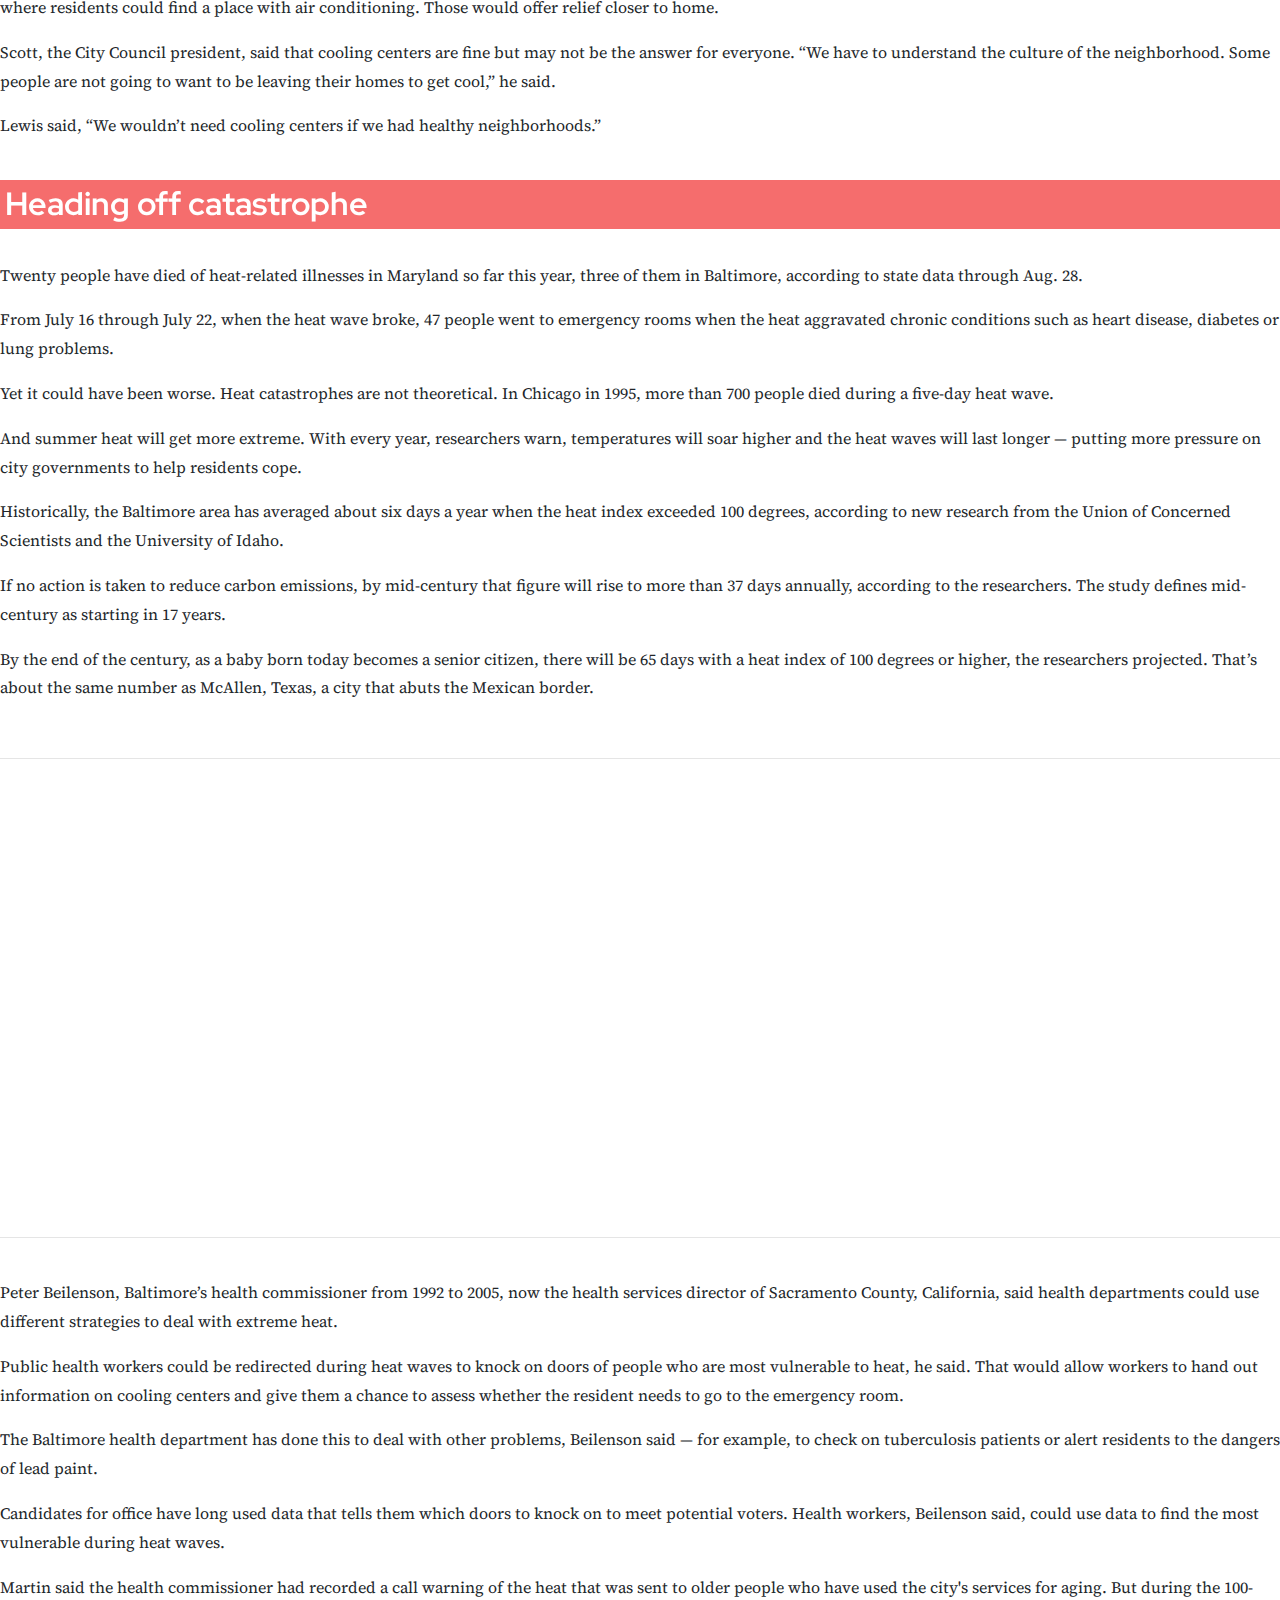
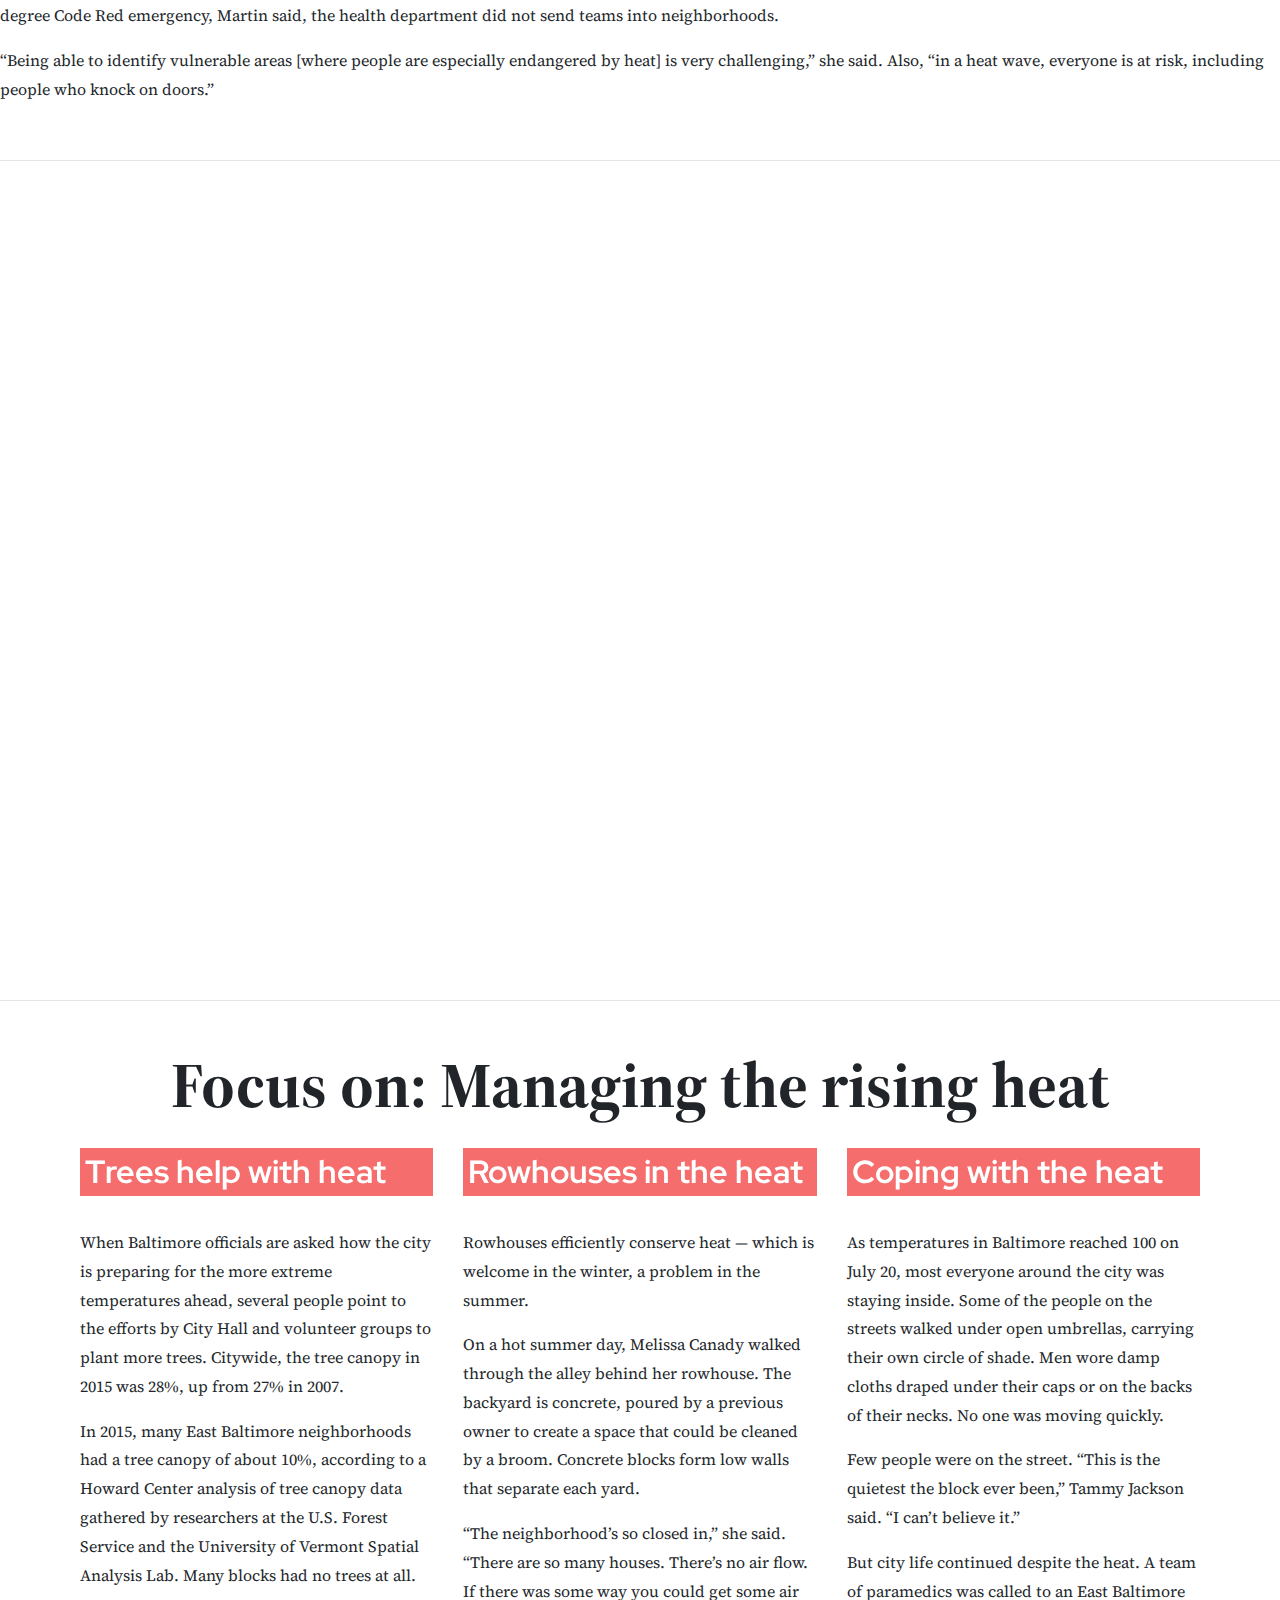
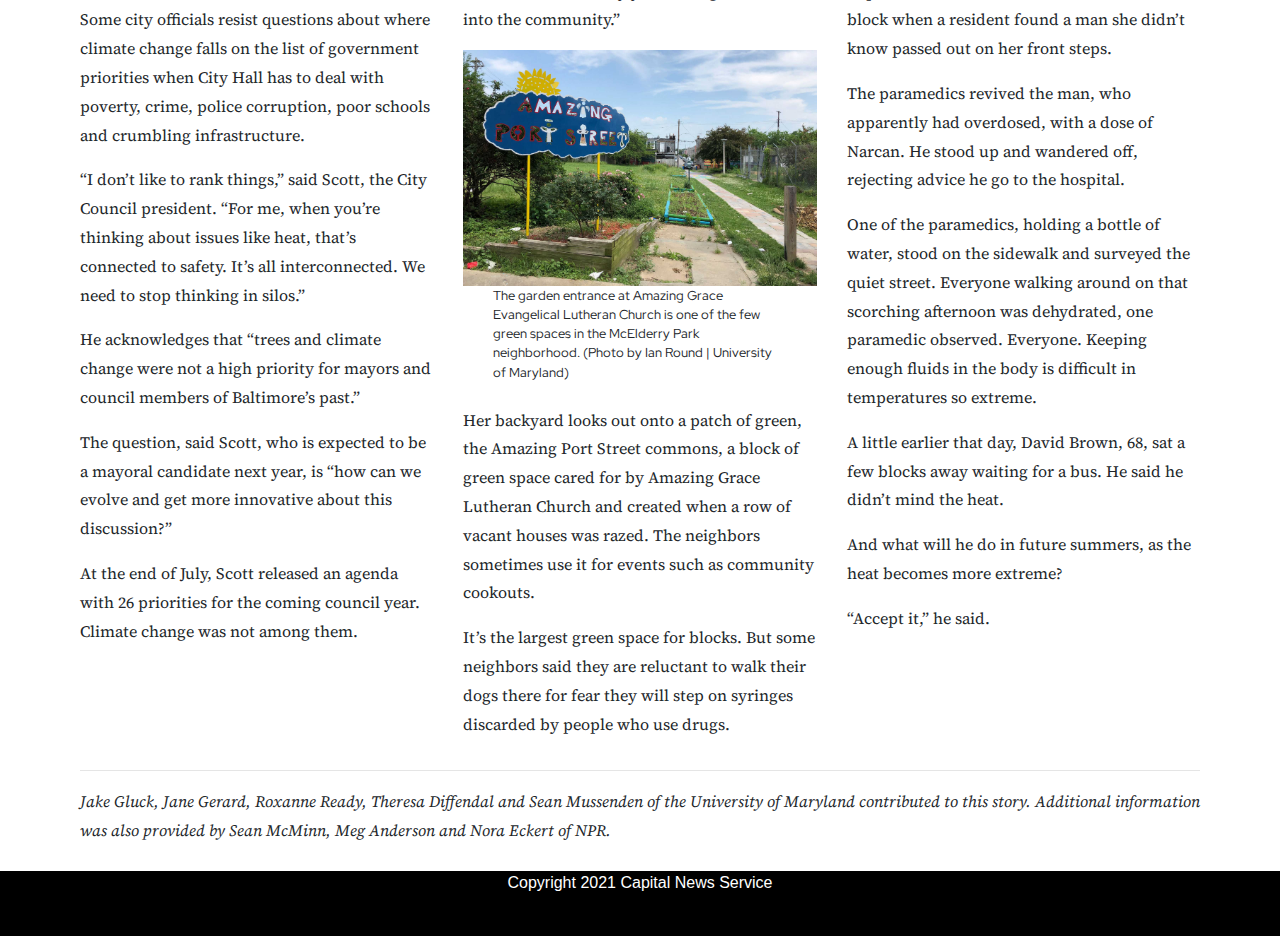
==== commit a0b6e29f: "pull quote fix" ====
--- a/climate-crisis-story/index.html
+++ b/climate-crisis-story/index.html
@@ -7,7 +7,8 @@
 
   <title>Code Red: Baltimore's Climate Divide</title>
   <meta name="description" content="Code Red: Baltimore's Climate Divide">
-  <meta name="keywords" content= "Heat & Ineqality In Baltimore, burden of rising temperatures isn't shared"
+  <meta name="keywords" content= "Changing climate, rising heat puts city residents at risk">
+  <meta name=""
   <meta name="author" content="Noella Kertes">
 
   <!-- Bootstrap CSS -->
@@ -47,7 +48,7 @@
 
         <div class="hero-hed">Heat & <span class="black">Inequality</span>
 
-          <div class="hero-sub">In Baltimore, burden of rising termperatures isn't shared.
+          <div class="hero-sub">In Baltimore, burden of rising temperatures isn't shared.
 
           </div>
 
@@ -159,11 +160,9 @@
       <p>But many East Baltimoreans said during the heat wave that they weren’t aware of any of City Hall’s plans or warnings. Many said they didn’t know cooling centers existed. They never looked at the website.</p>
 
         <div class="quote">
-          "Environmental justice and climate change are inextricably linked."
+          "Environmental justice and climate change are inextricably linked."  </div>
           <div class="quote-attribution">
-           &mdash; Sacoby Wilson, University of Maryland public health professor
-          </div>
-        </div>
+           &mdash; Sacoby Wilson, University of Maryland public health professor  </div>
 
       <br>
 
@@ -238,7 +237,7 @@
 
             <li><span class="findings">Glaciers have continued to melt</span> for the 30th year in a row. In 2018, approximately one meter of ice melted off the top of the average glacier. </li>
 
-            <li><span class="findings">Sea levels rose for the seventh year </span> in a row. The annual mean sea level is the highest it’s been in 26 years.</li>
+            <li><span class="findings">Sea levels rose for the seventh year</span> in a row. The annual mean sea level is the highest it’s been in 26 years.</li>
 
             <li>The <span class="findings">global average carbon dioxide concentration</span> at Earth’s surface <span class="findings">is the highest ever</span> recorded according to data that goes back 800,000 years. Carbon dioxide, methane and nitrous oxide released in the atmosphere continue to increase.</li>
 
@@ -257,9 +256,8 @@
 
       <div class="quote">
         "We wouldn’t need cooling centers if we had healthy neighborhoods."
-        <div class="quote-attribution">
-         &mdash; Del. Robbyn Lewis of East Baltimore
-        </div>
+        <span class="quote-attribution">
+         &mdash; Del. Robbyn Lewis of East Baltimore </div>
       </div>
 
       <br>
--- a/climate-crisis-story/style.css
+++ b/climate-crisis-story/style.css
@@ -149,9 +149,9 @@
   font-weight: 700;
   font-style: italic;
   text-align: left;
-  padding: 15 px 0 15px 0;
-  border-top: 3px solid #f23030;
-  border-bottom: 3px solid #f23030;
+  padding: 15px 0 15px 0;
+  border-top: 1px solid #f23030;
+  border-bottom: 1px solid #f23030;
   margin-top: 30px;
   margin-bottom: 30px;
   margin-right: 10px;
@@ -177,16 +177,17 @@
   border: 5px;
   border-color: #f23030;
   border-style: double;
-  padding: 50px 40px;
+  padding: 40px 40px 50px;
   margin: 85px 65px;
 }
 
 #pullout-hed {
   font-family: 'Red Hat Display', sans-serif;
-  text-decoration: underline;
-  text-align: center;
-  font-weight: 500;
+  text-align: center;
+  font-weight: 600;
+  background-color: #f23030;
   font-size: 1.5em;
+  color: white;
 }
 
 span.findings {
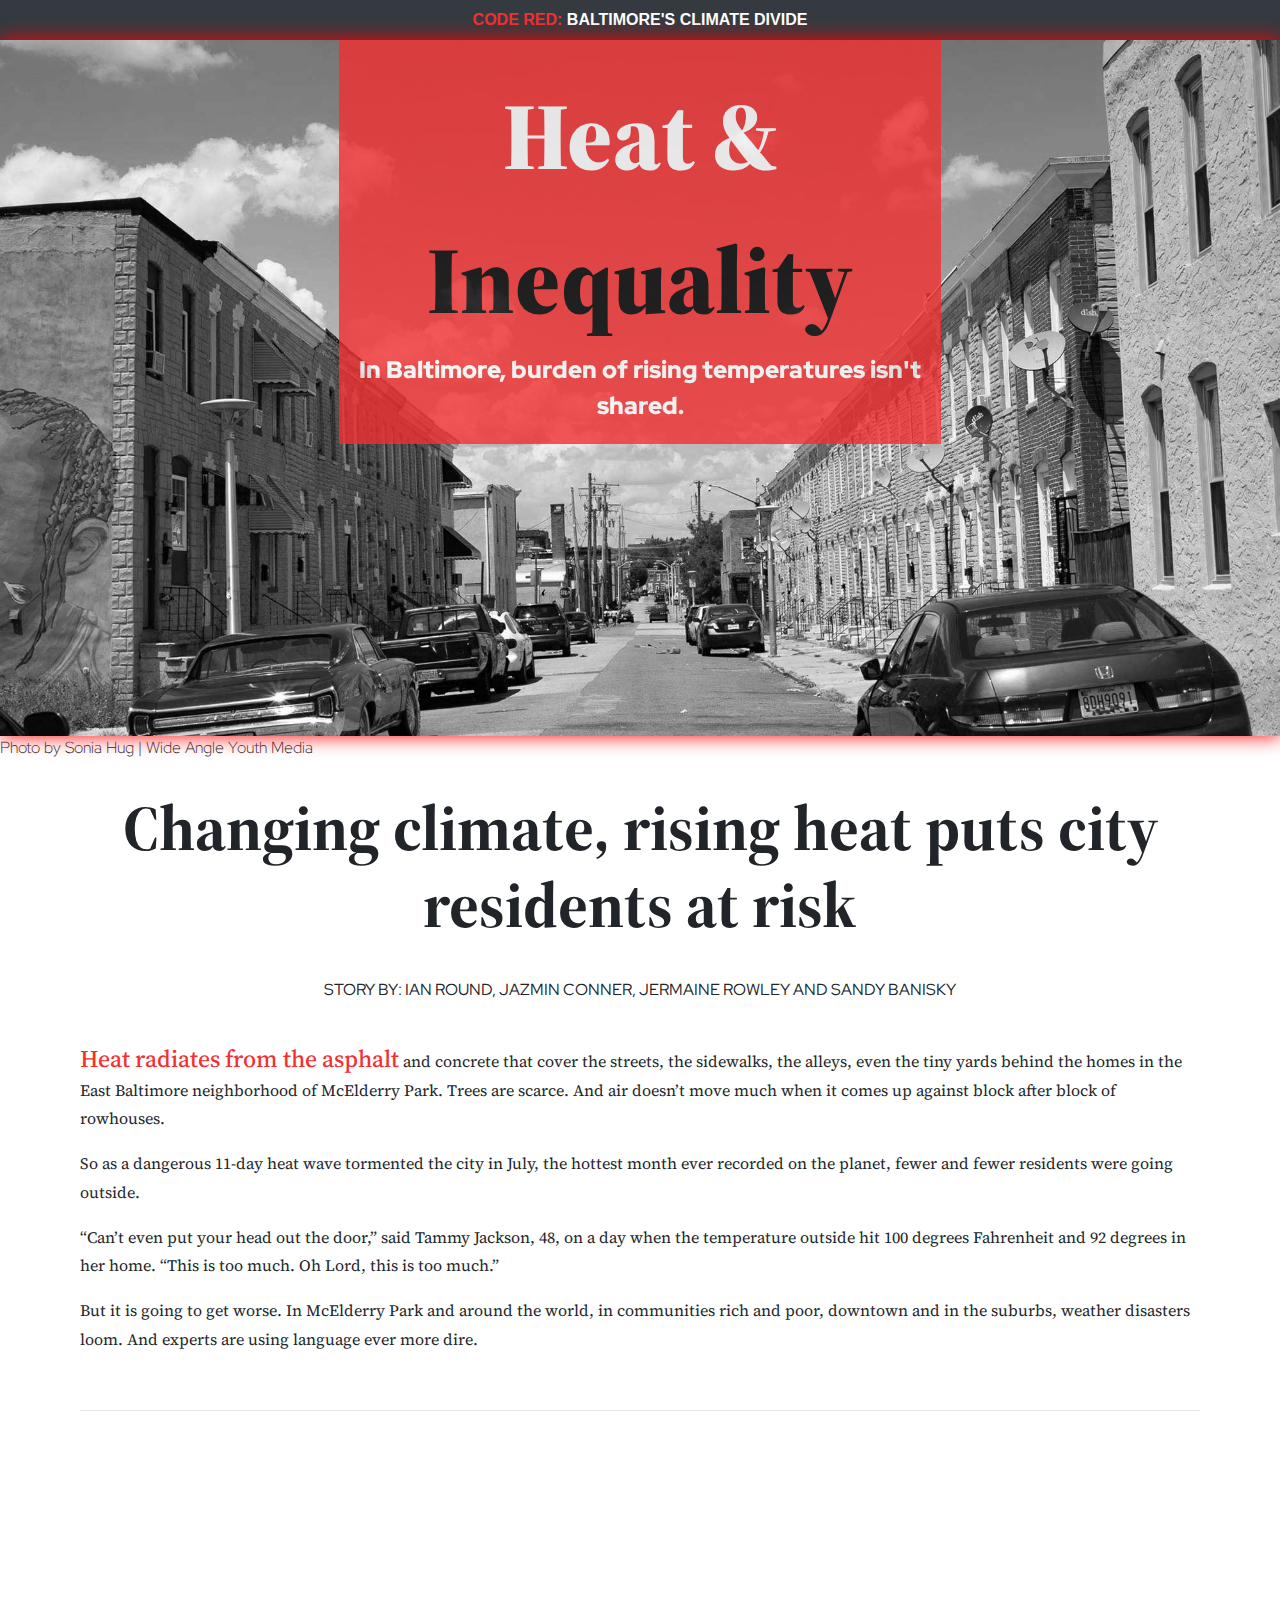
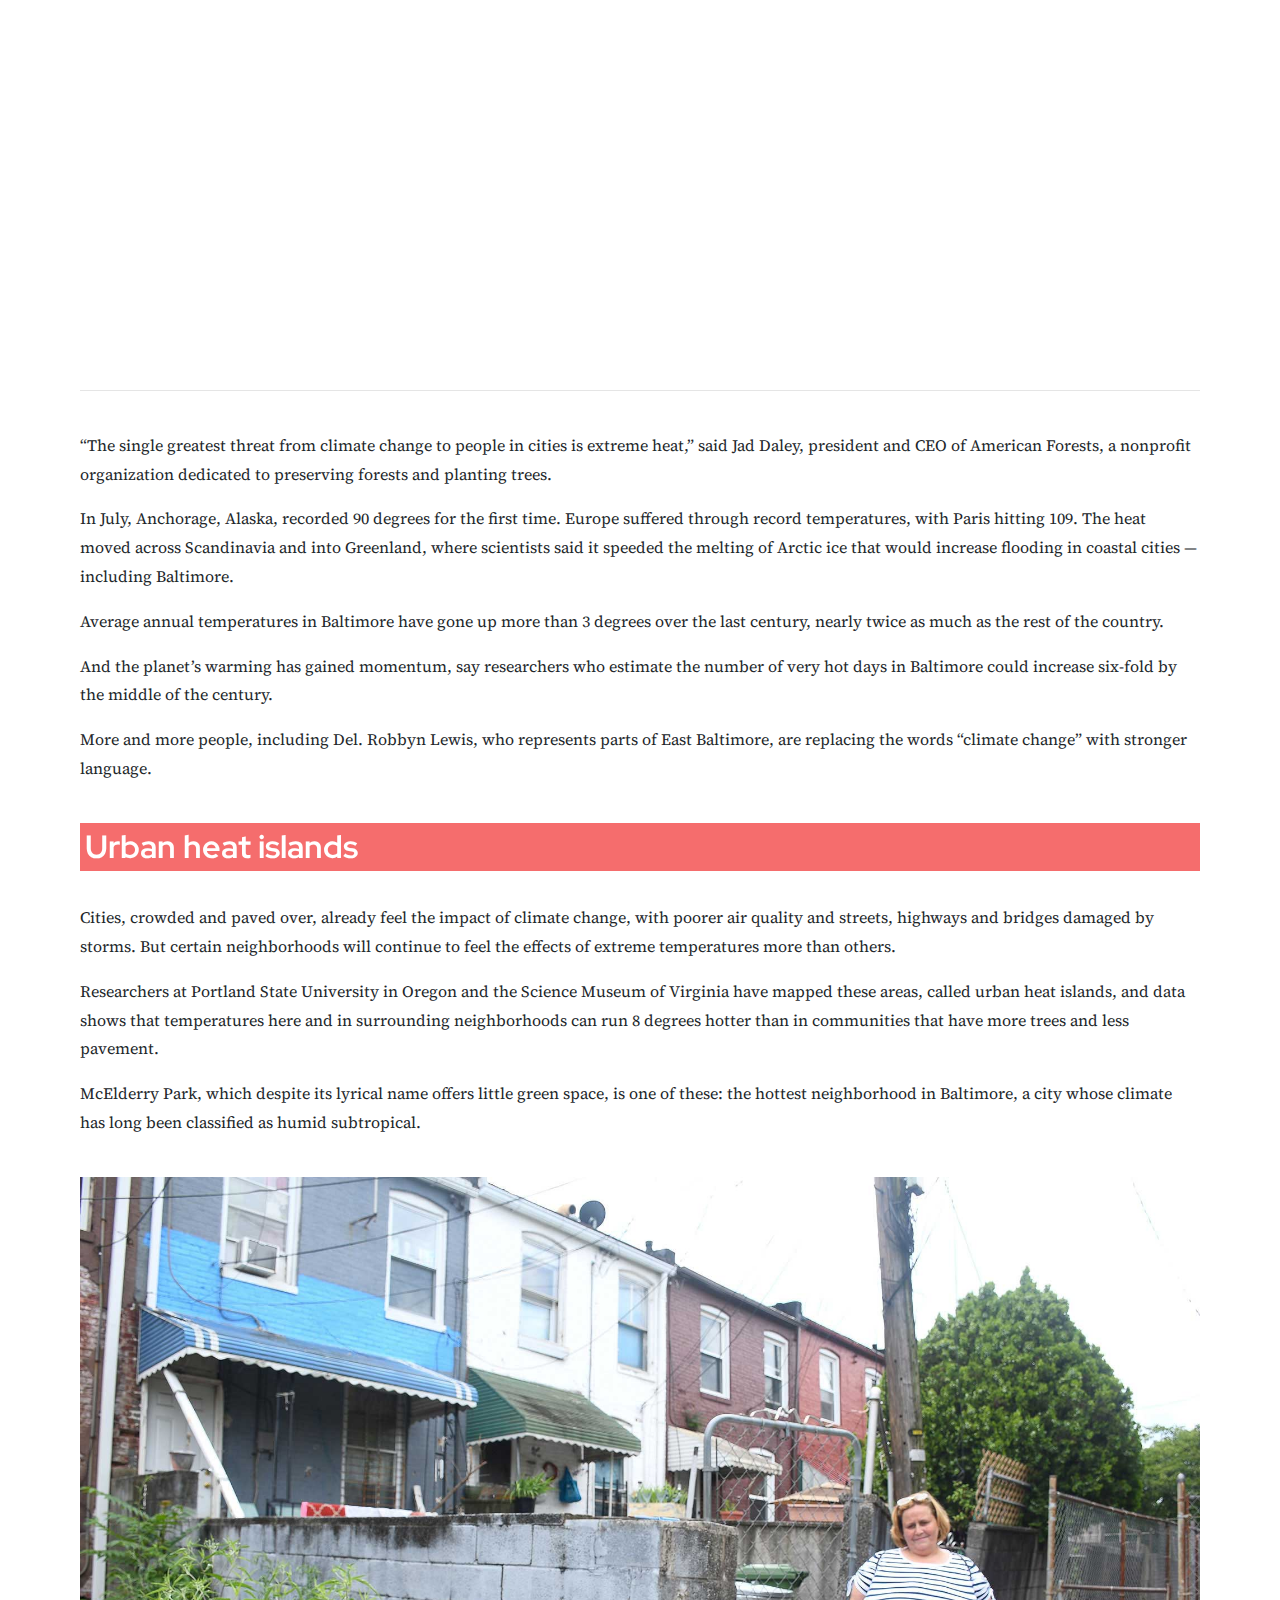
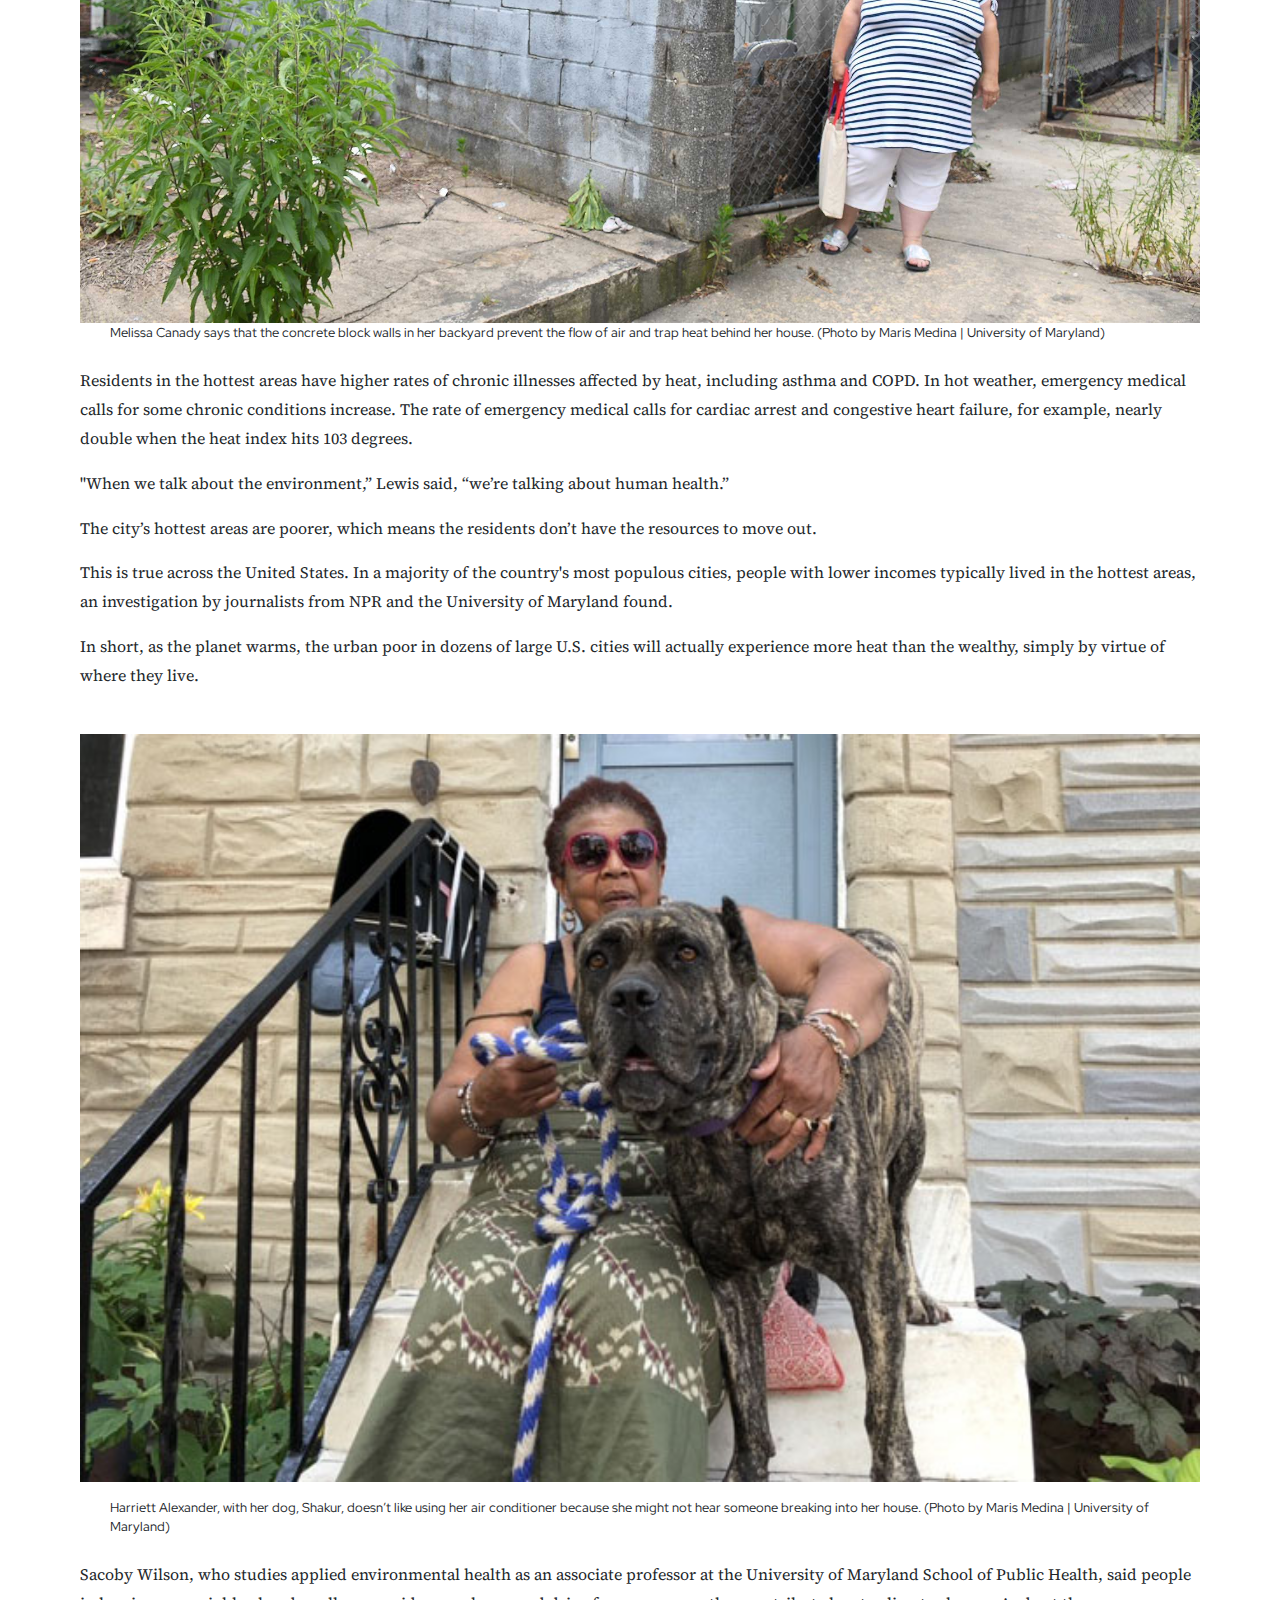
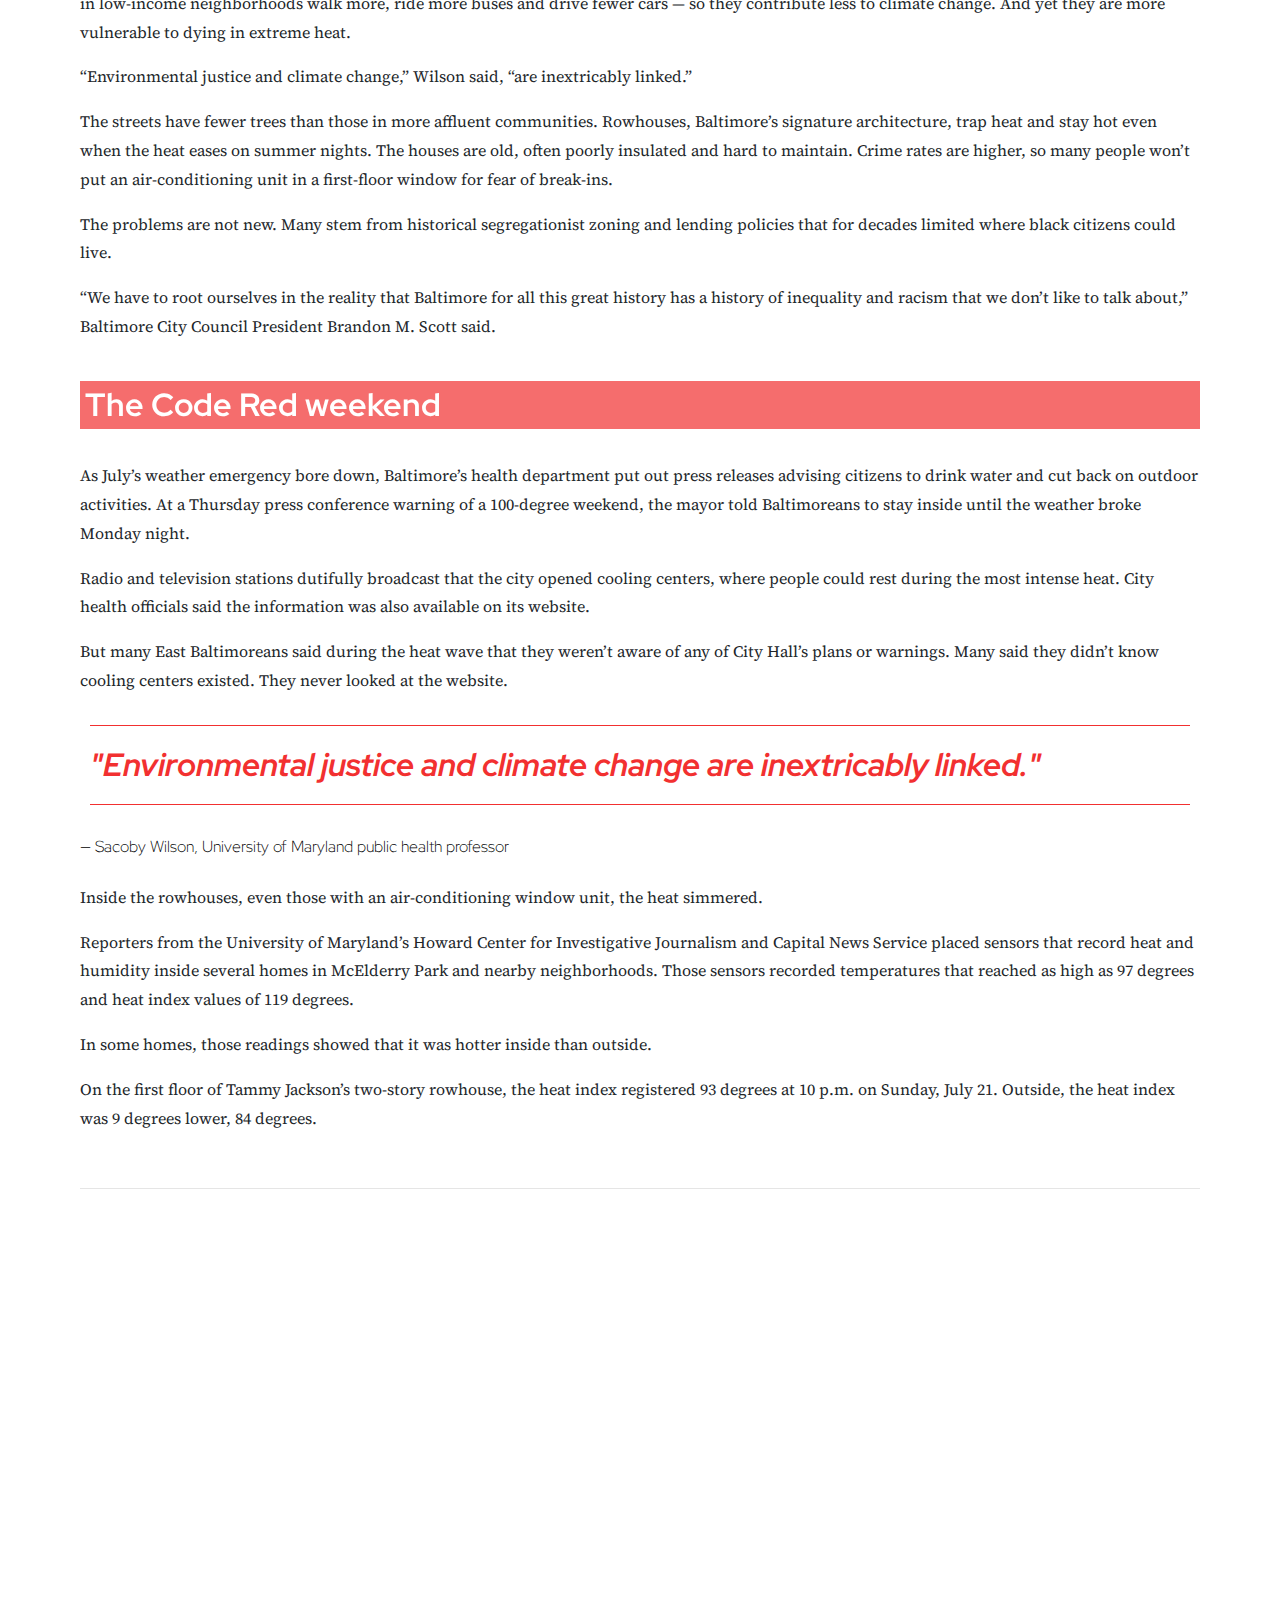
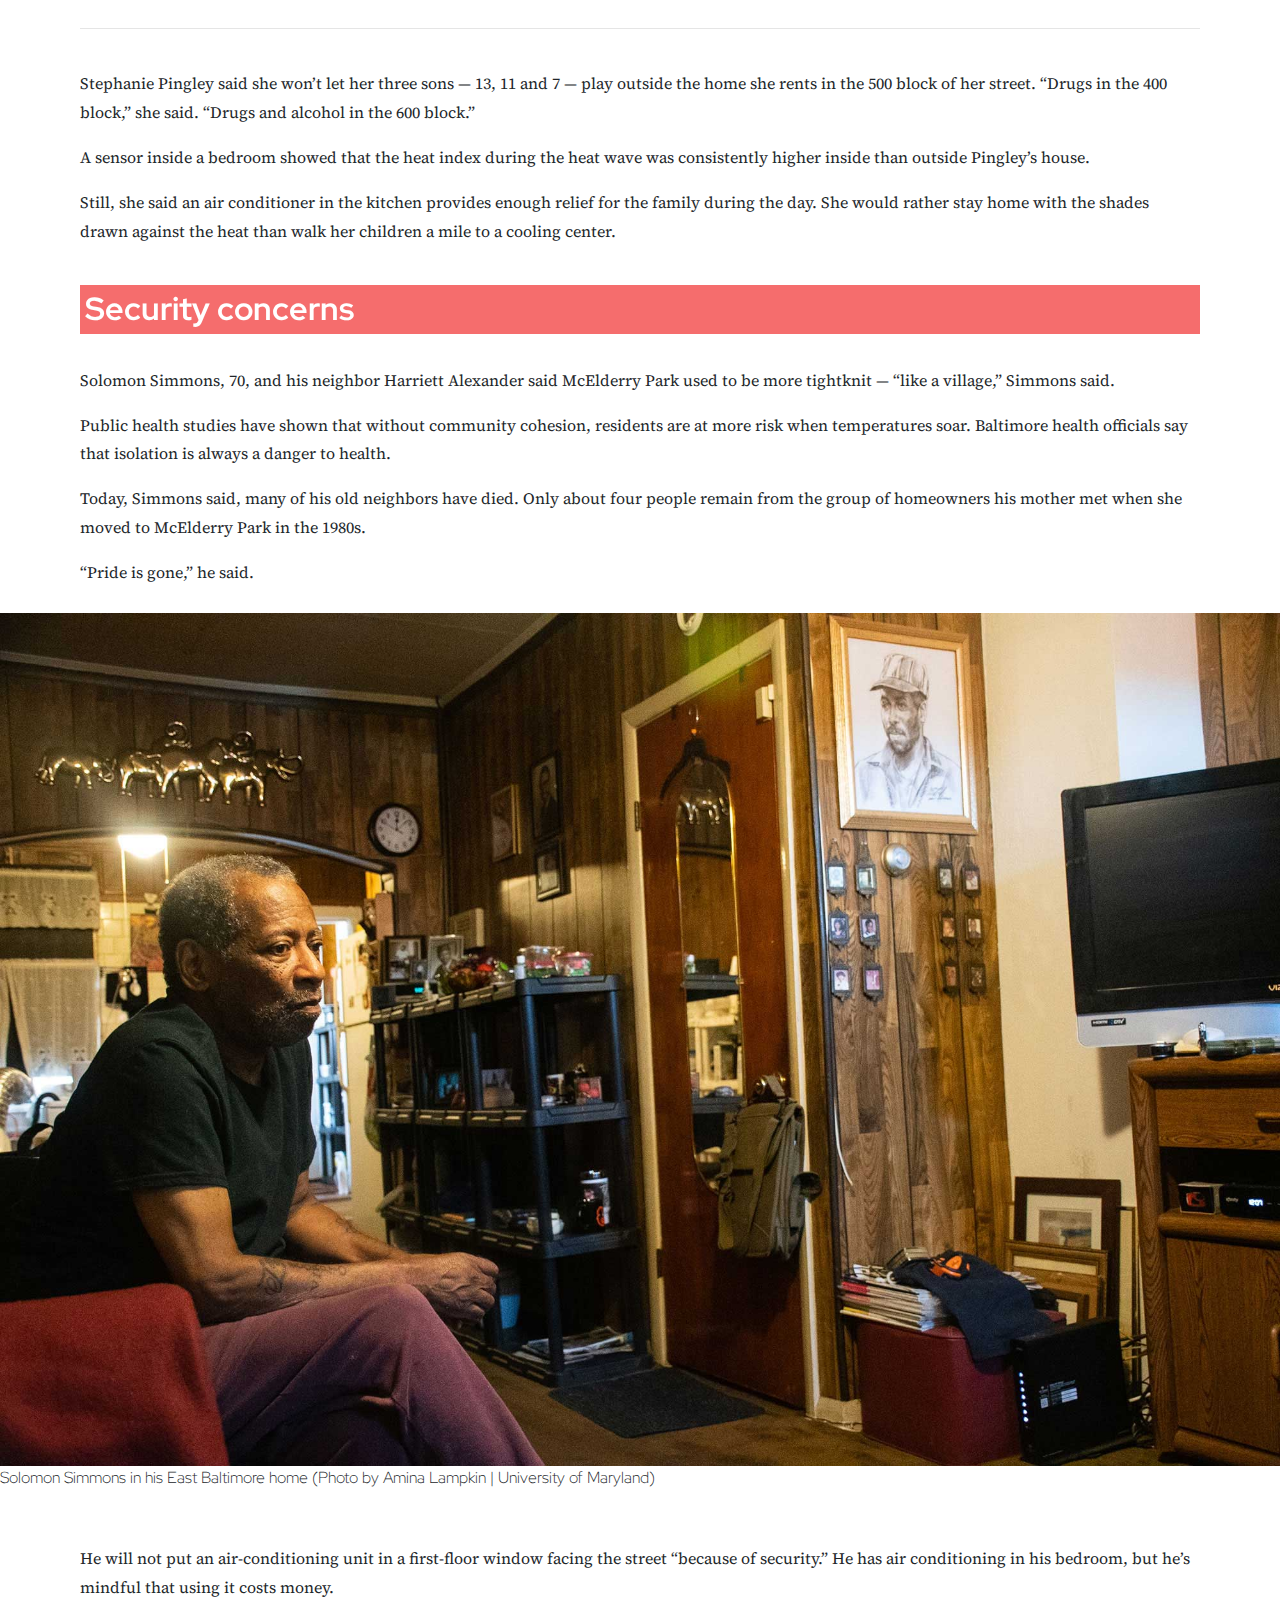
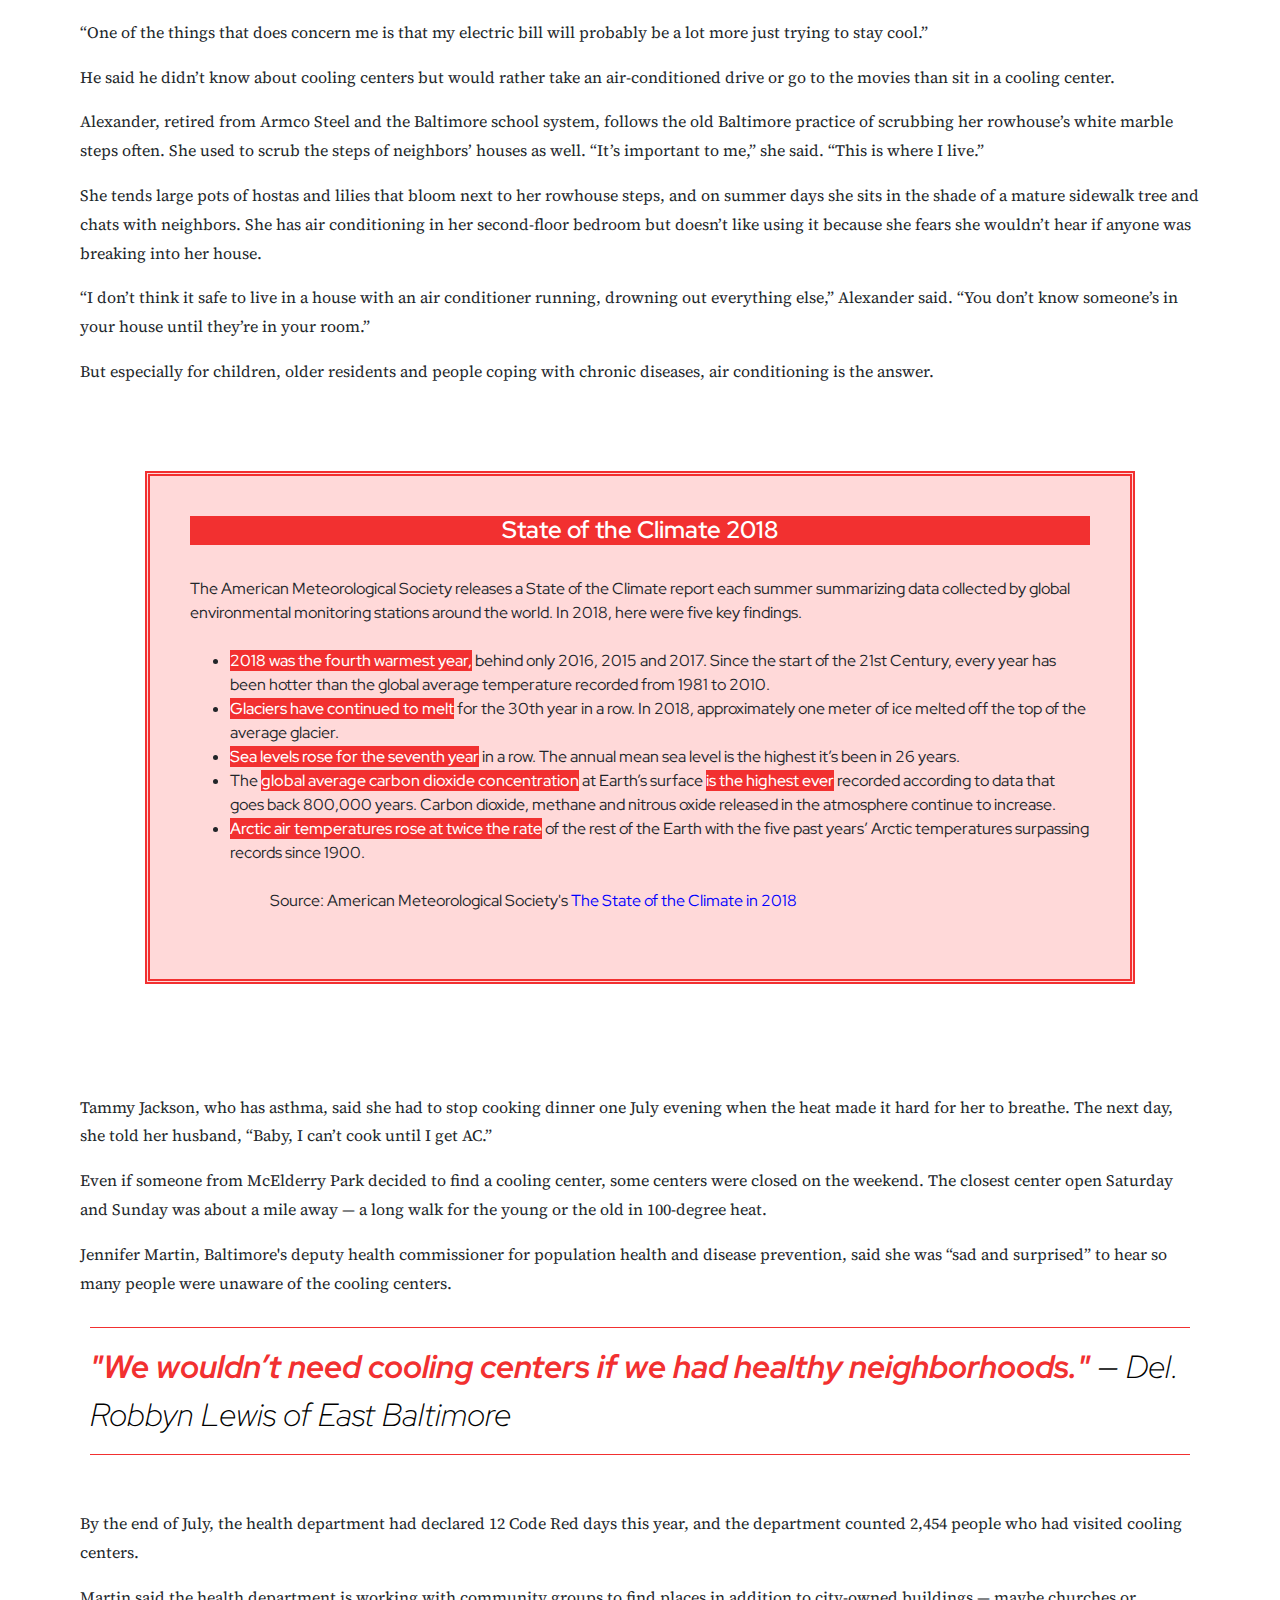
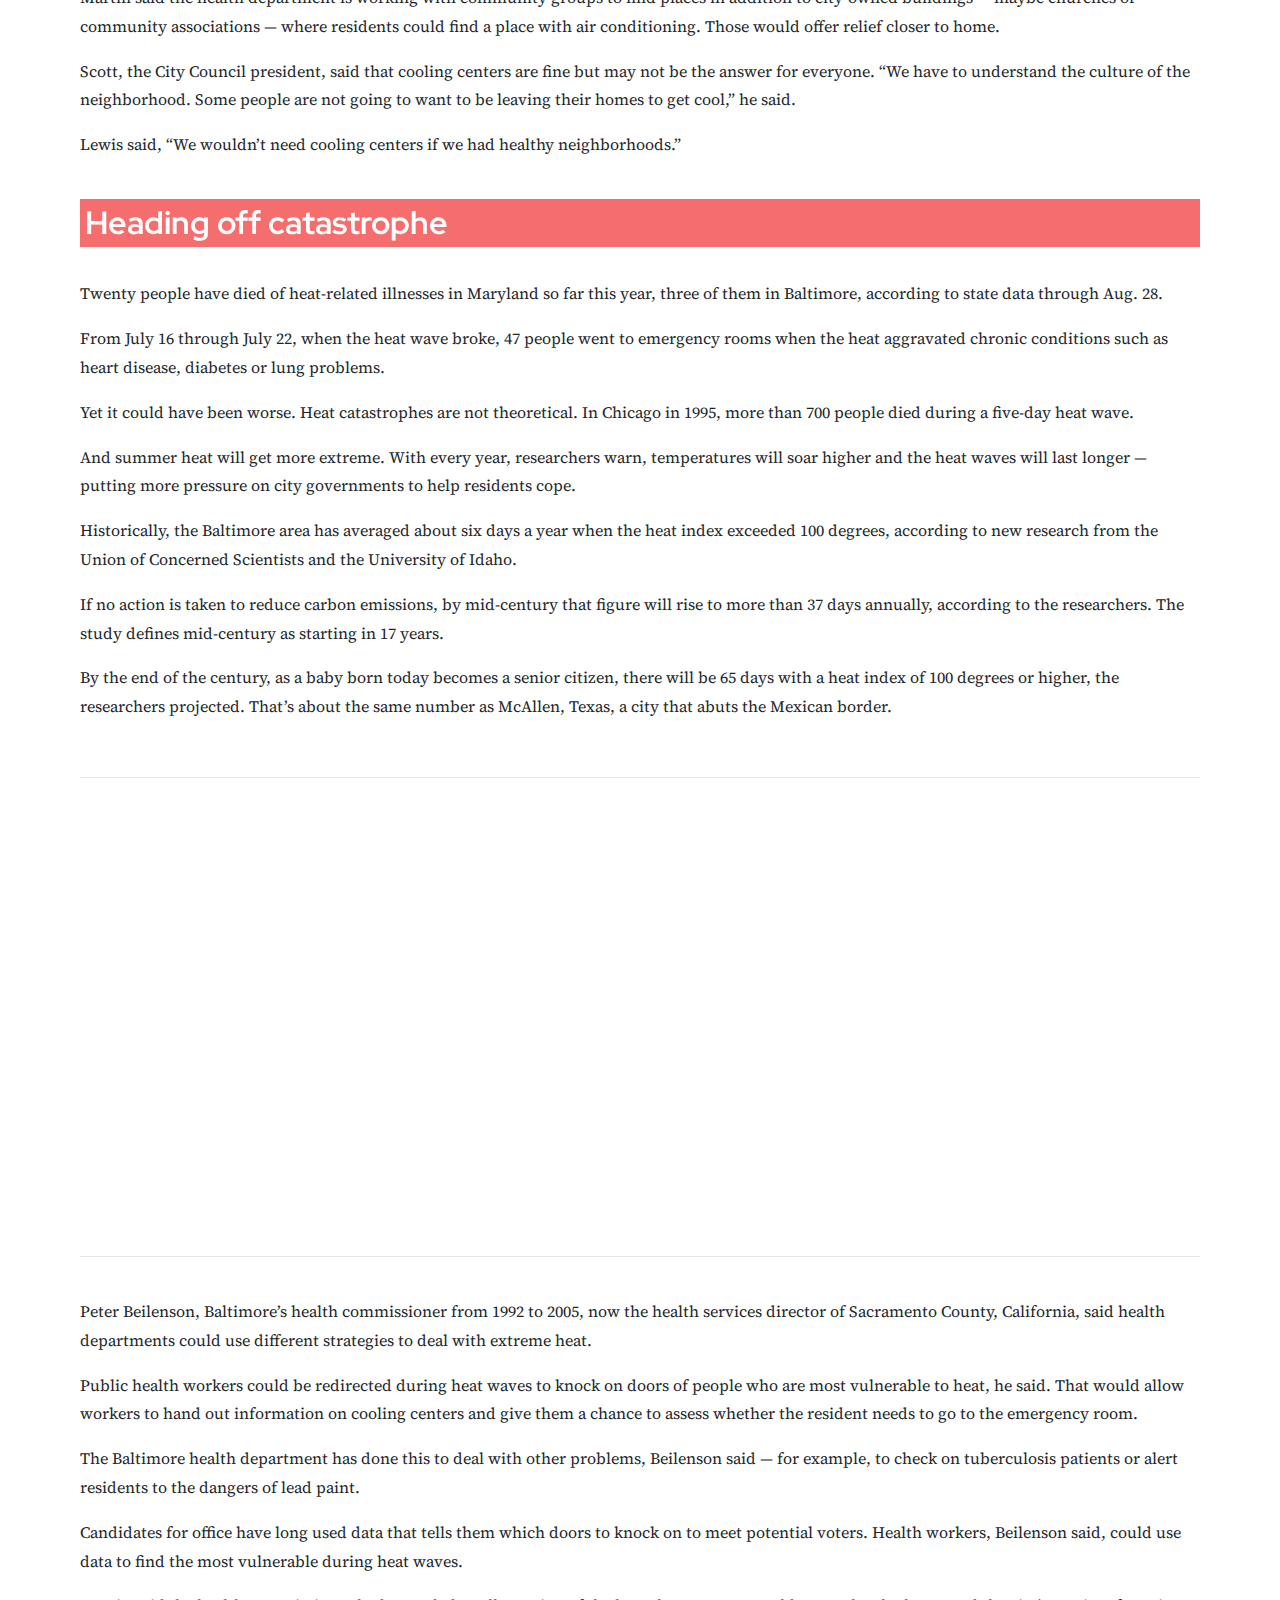
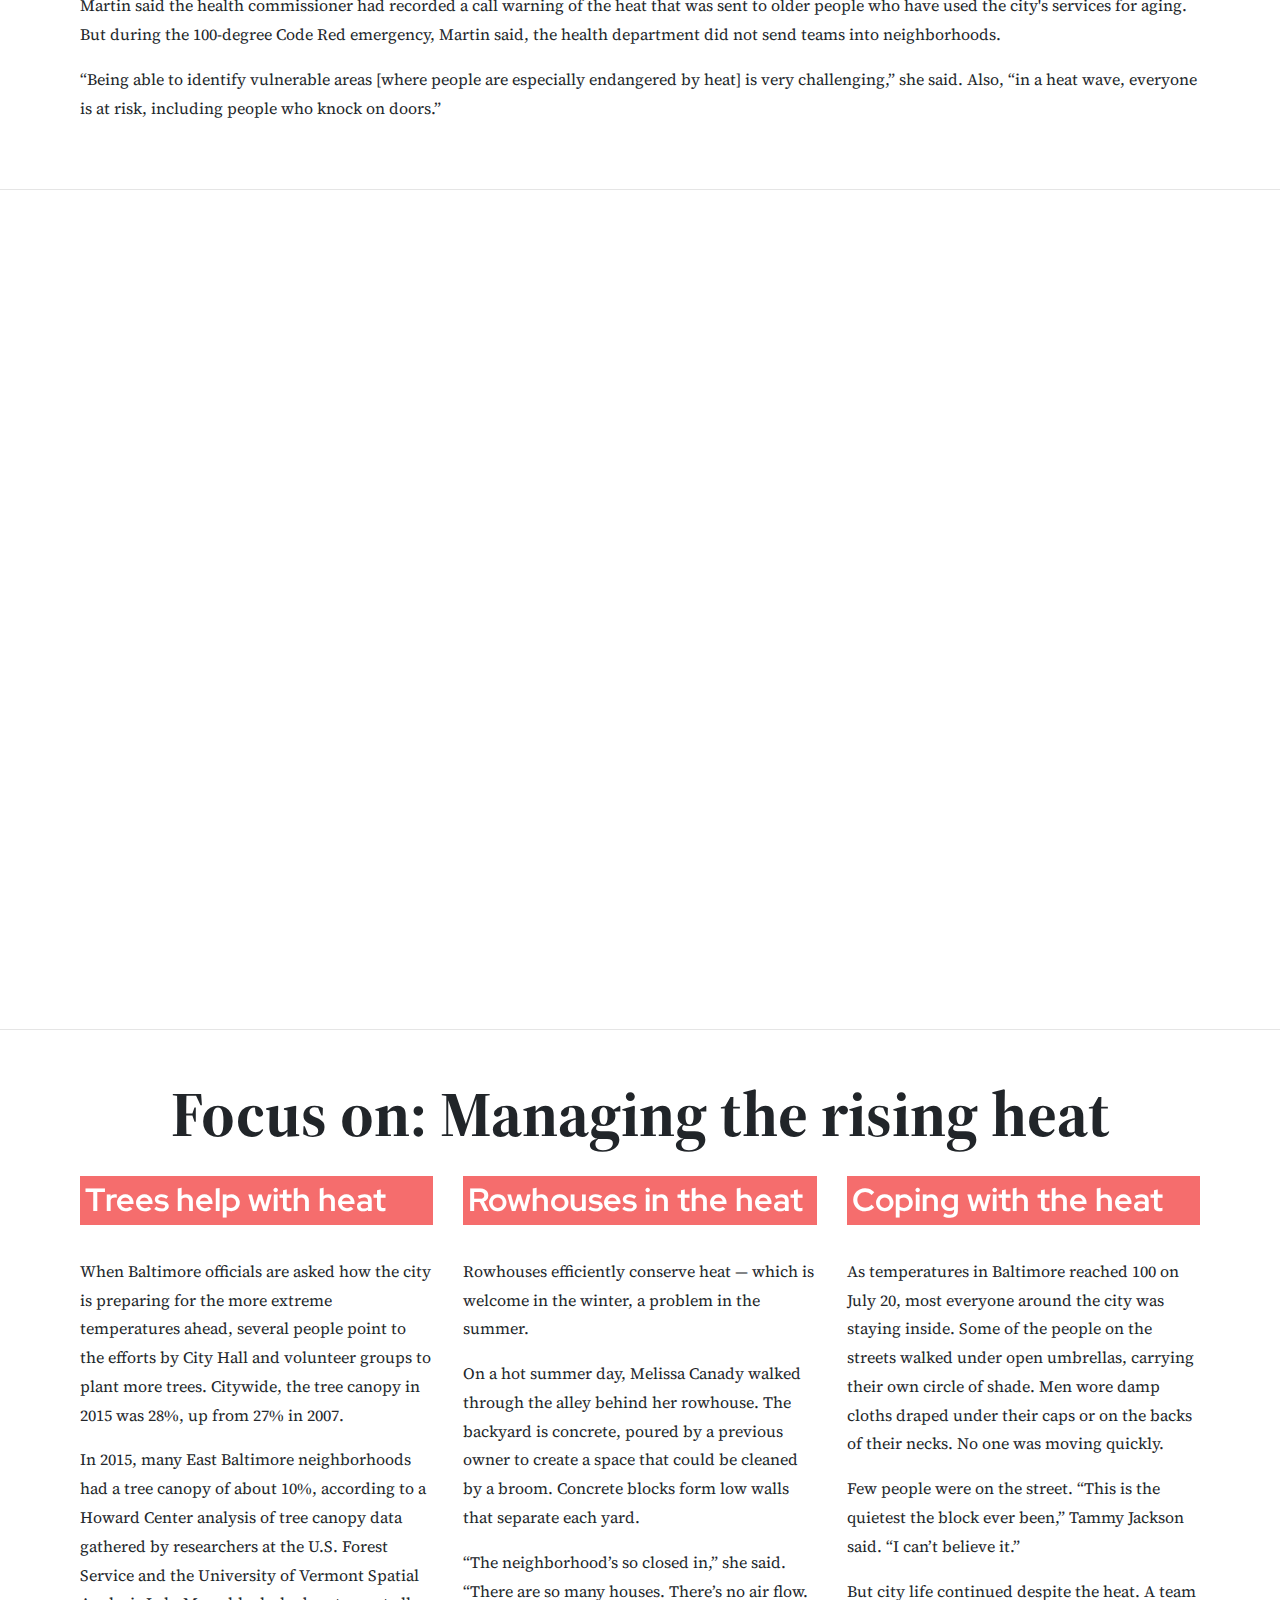
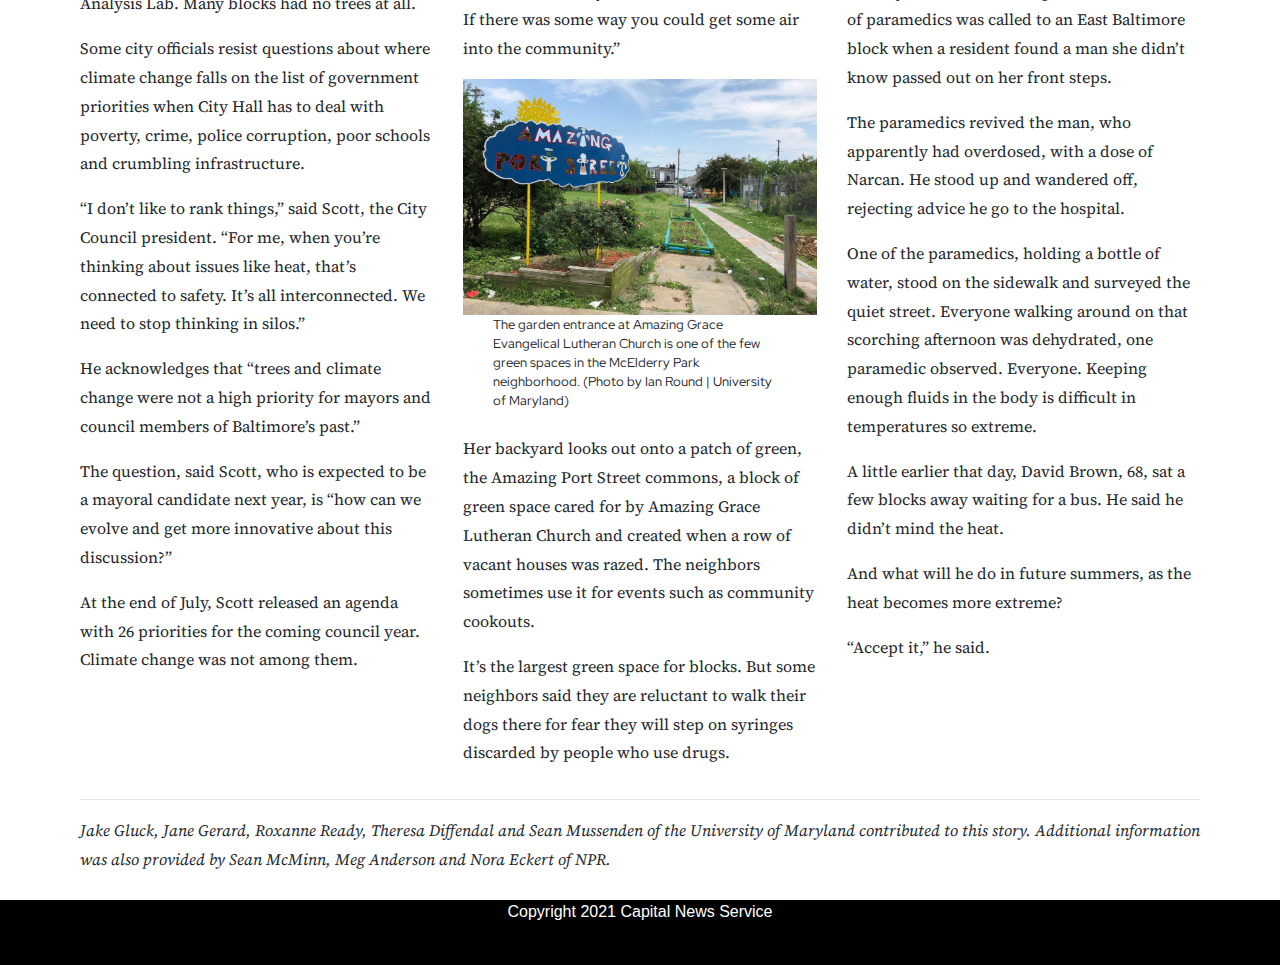
==== commit cdb2f9e1: "typo" ====
--- a/climate-crisis-story/index.html
+++ b/climate-crisis-story/index.html
@@ -257,7 +257,7 @@
       <div class="quote">
         "We wouldn’t need cooling centers if we had healthy neighborhoods."
         <span class="quote-attribution">
-         &mdash; Del. Robbyn Lewis of East Baltimore </div>
+         &mdash; Del. Robbyn Lewis of East Baltimore </span>
       </div>
 
       <br>
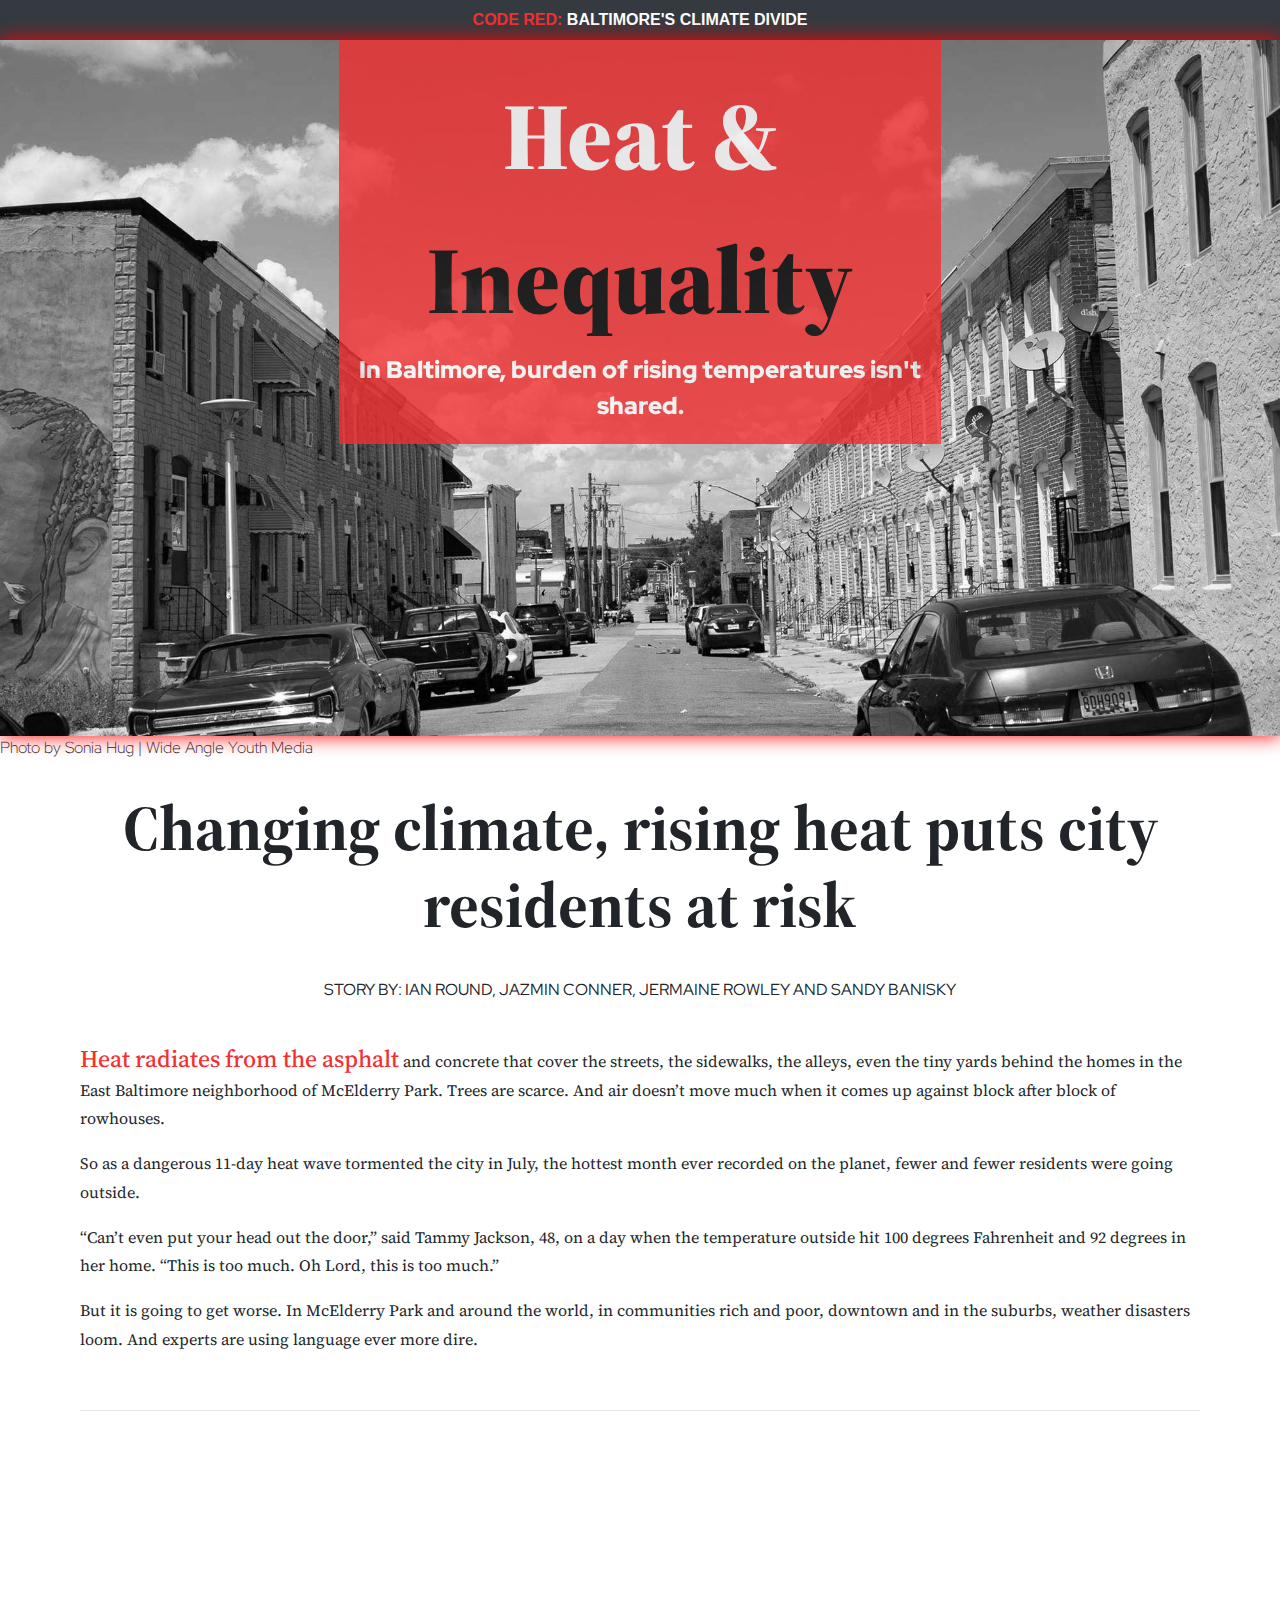
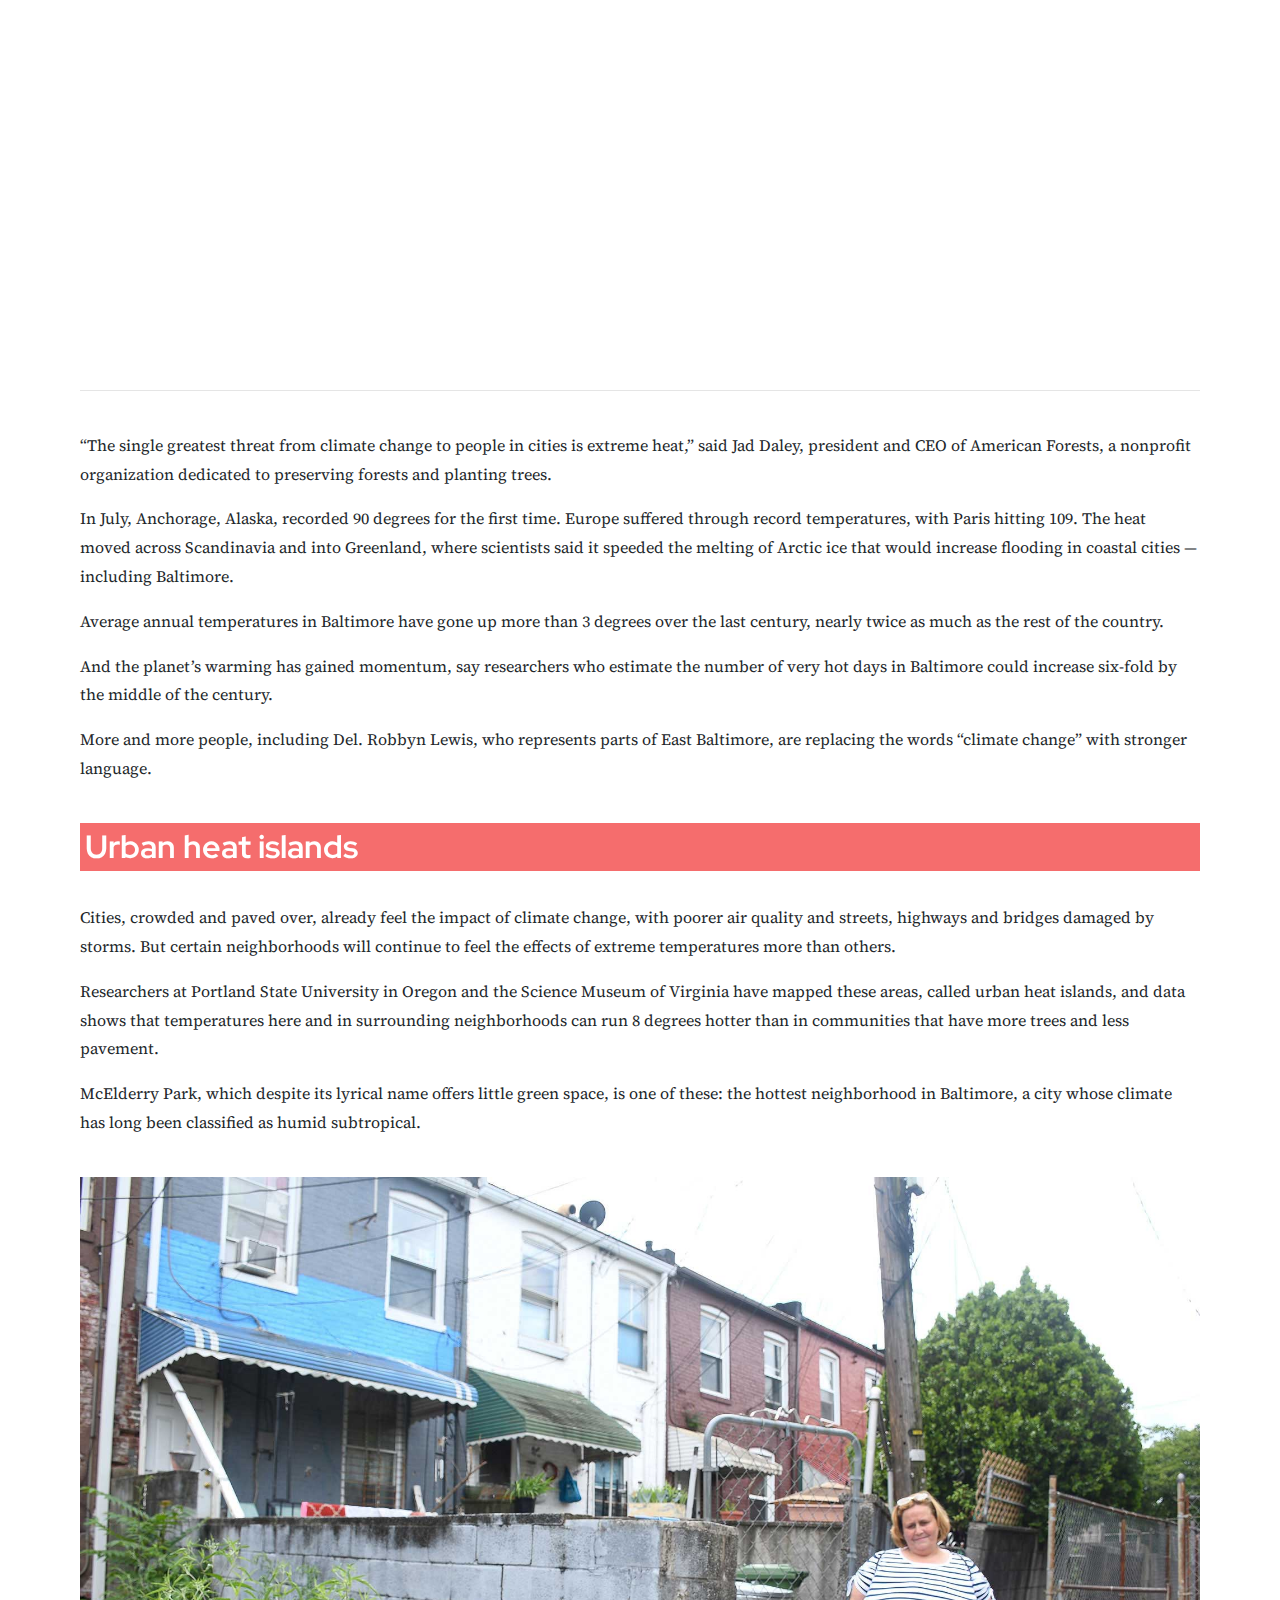
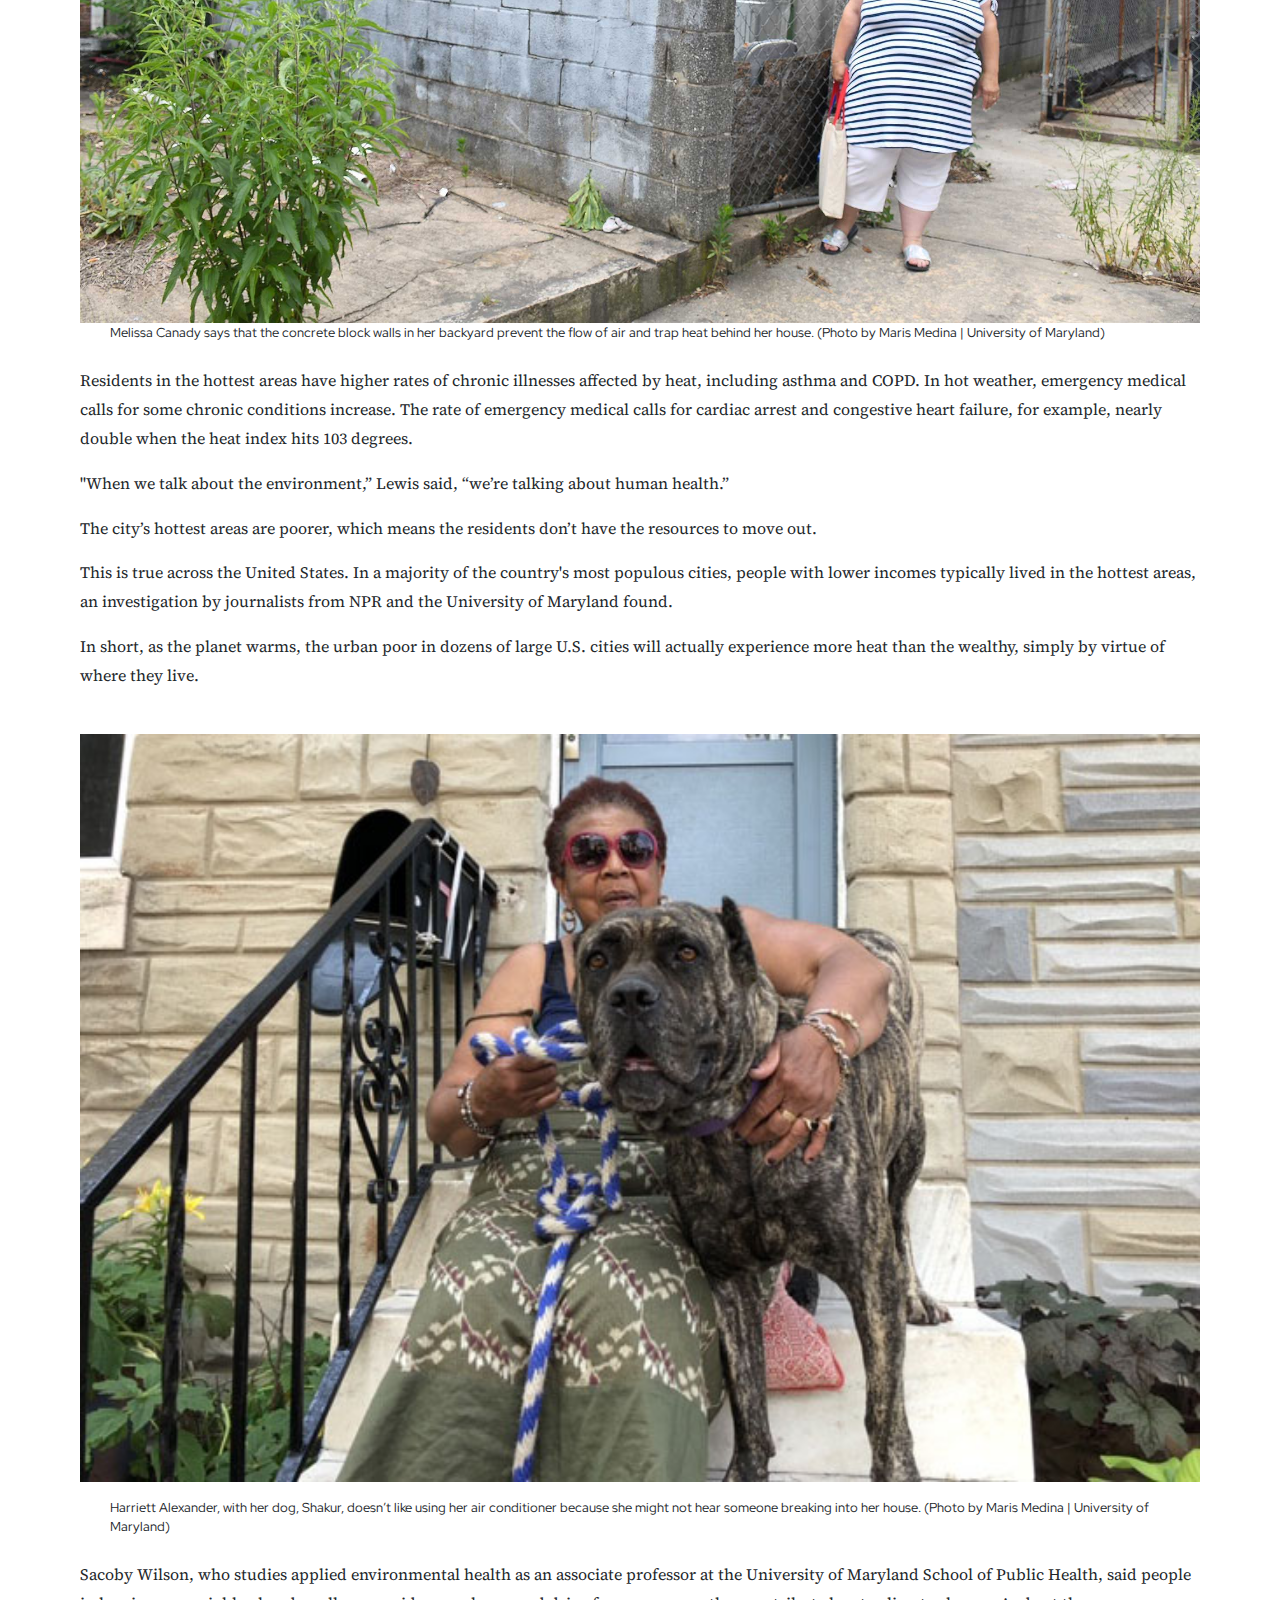
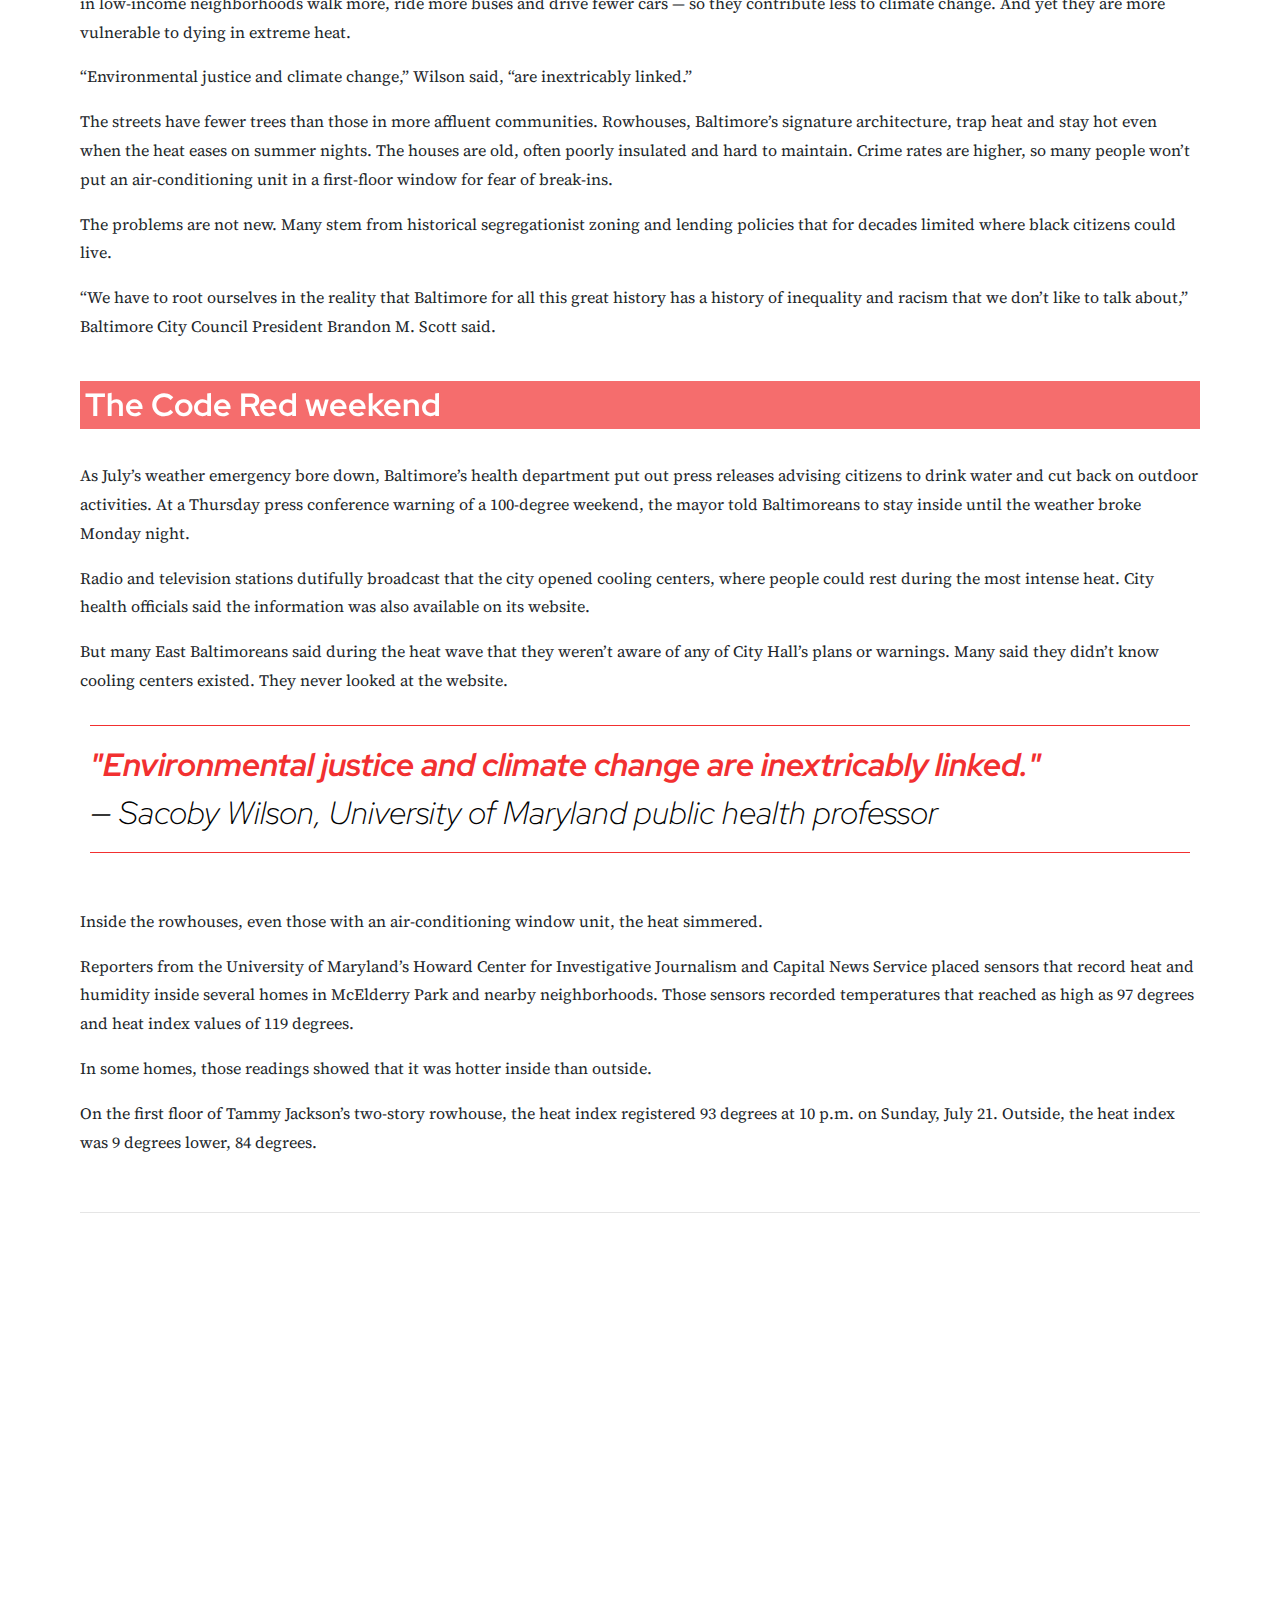
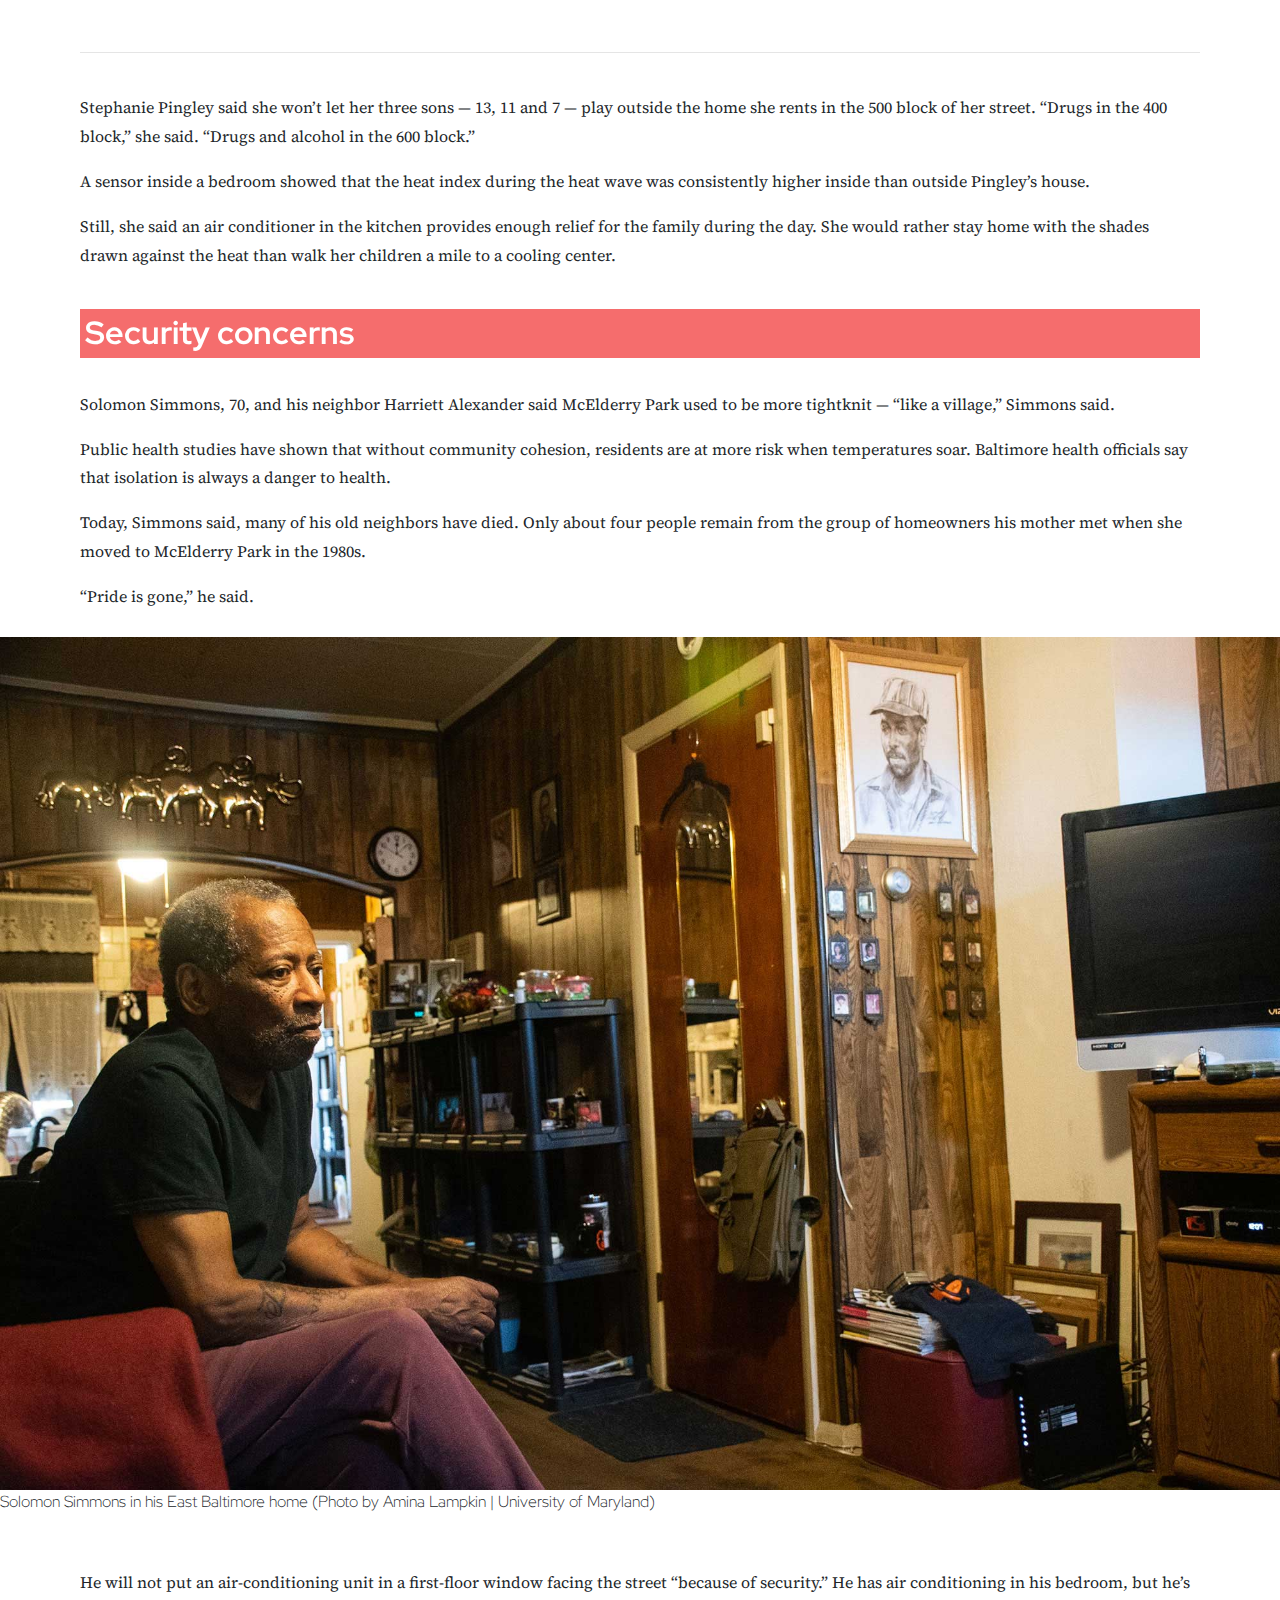
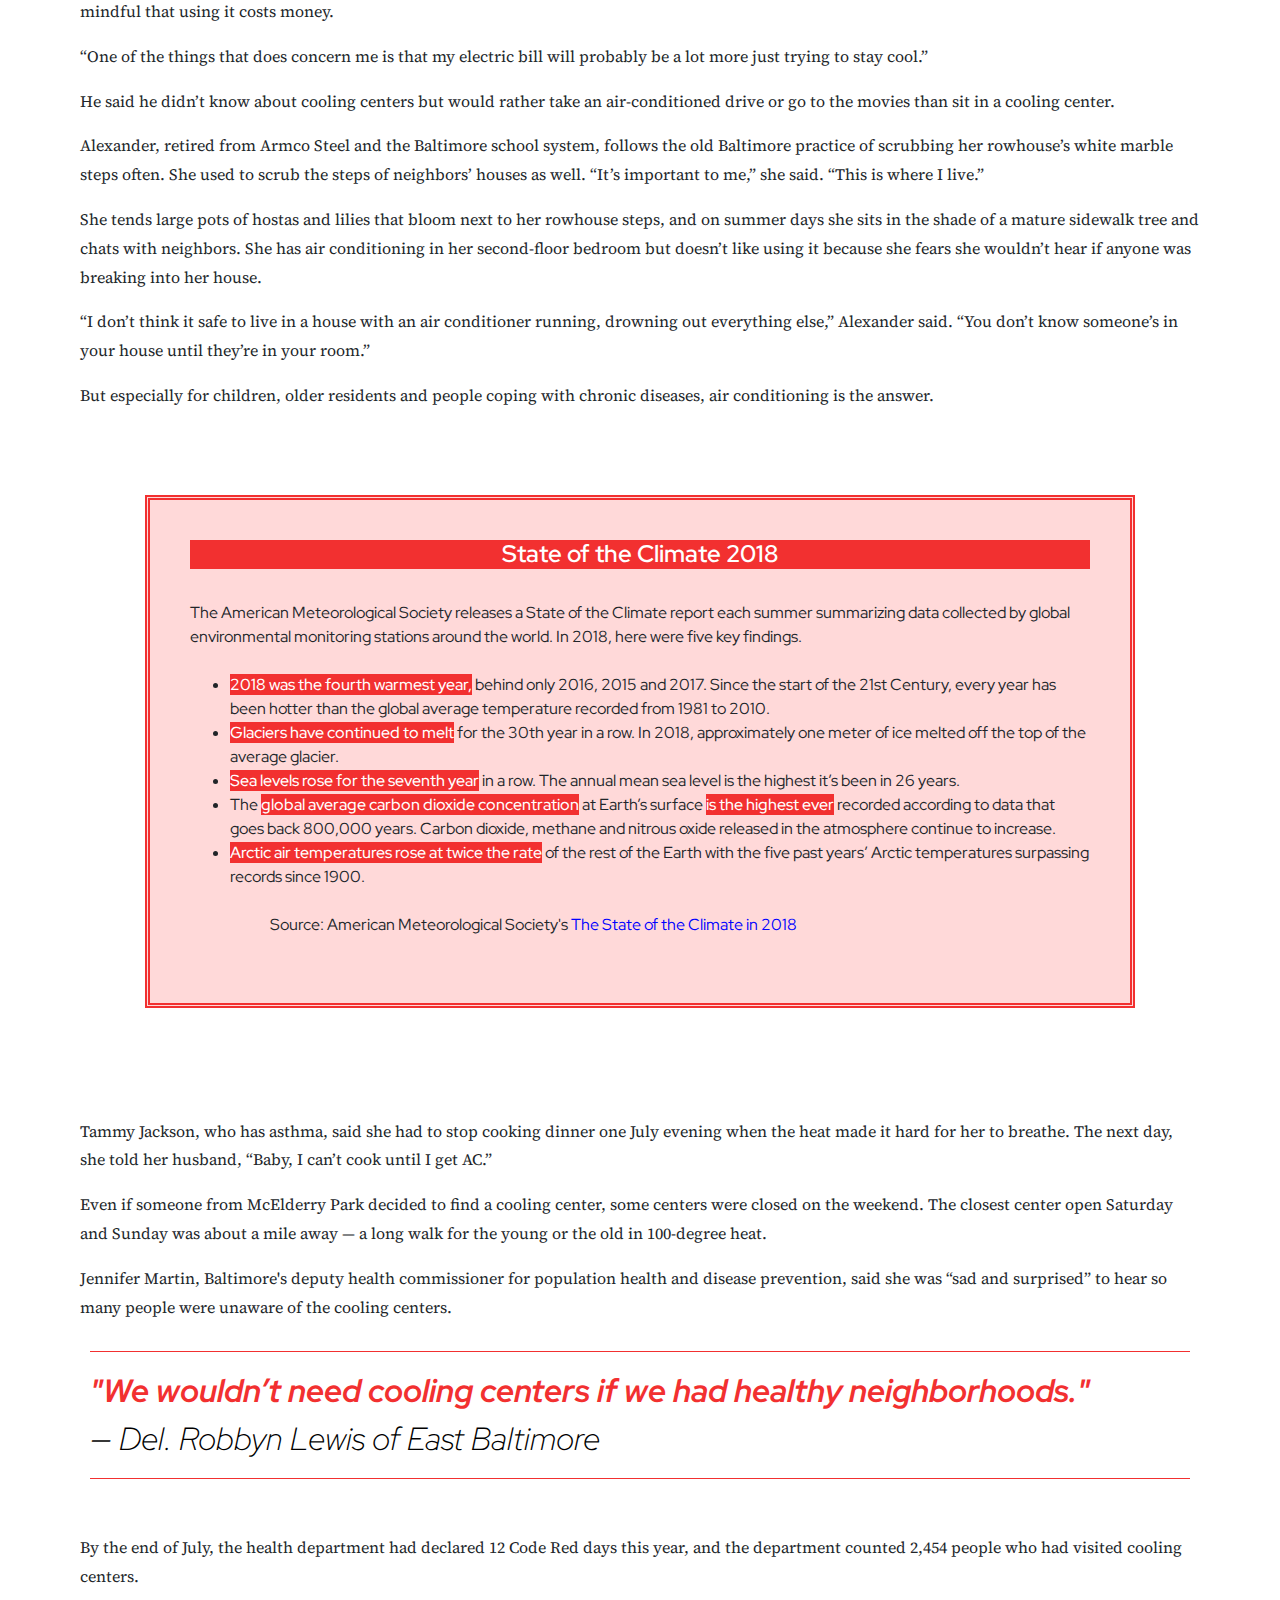
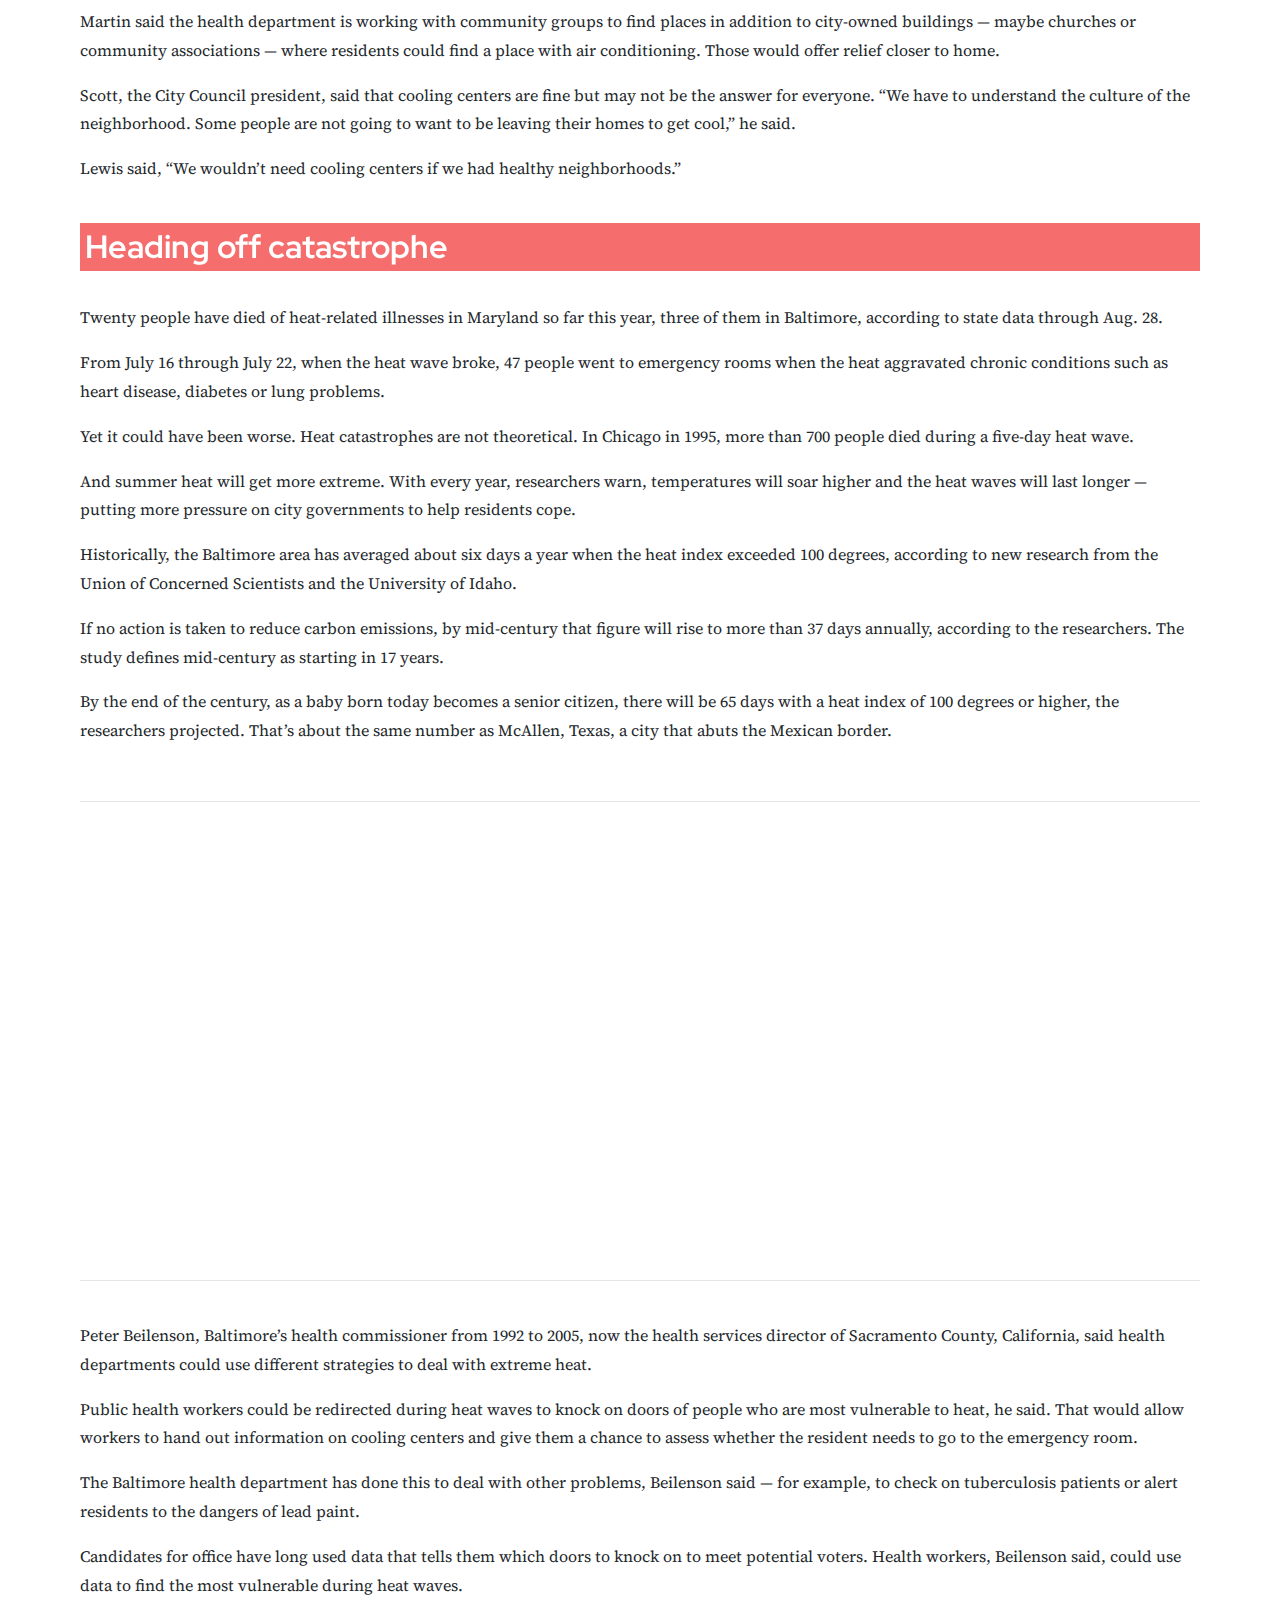
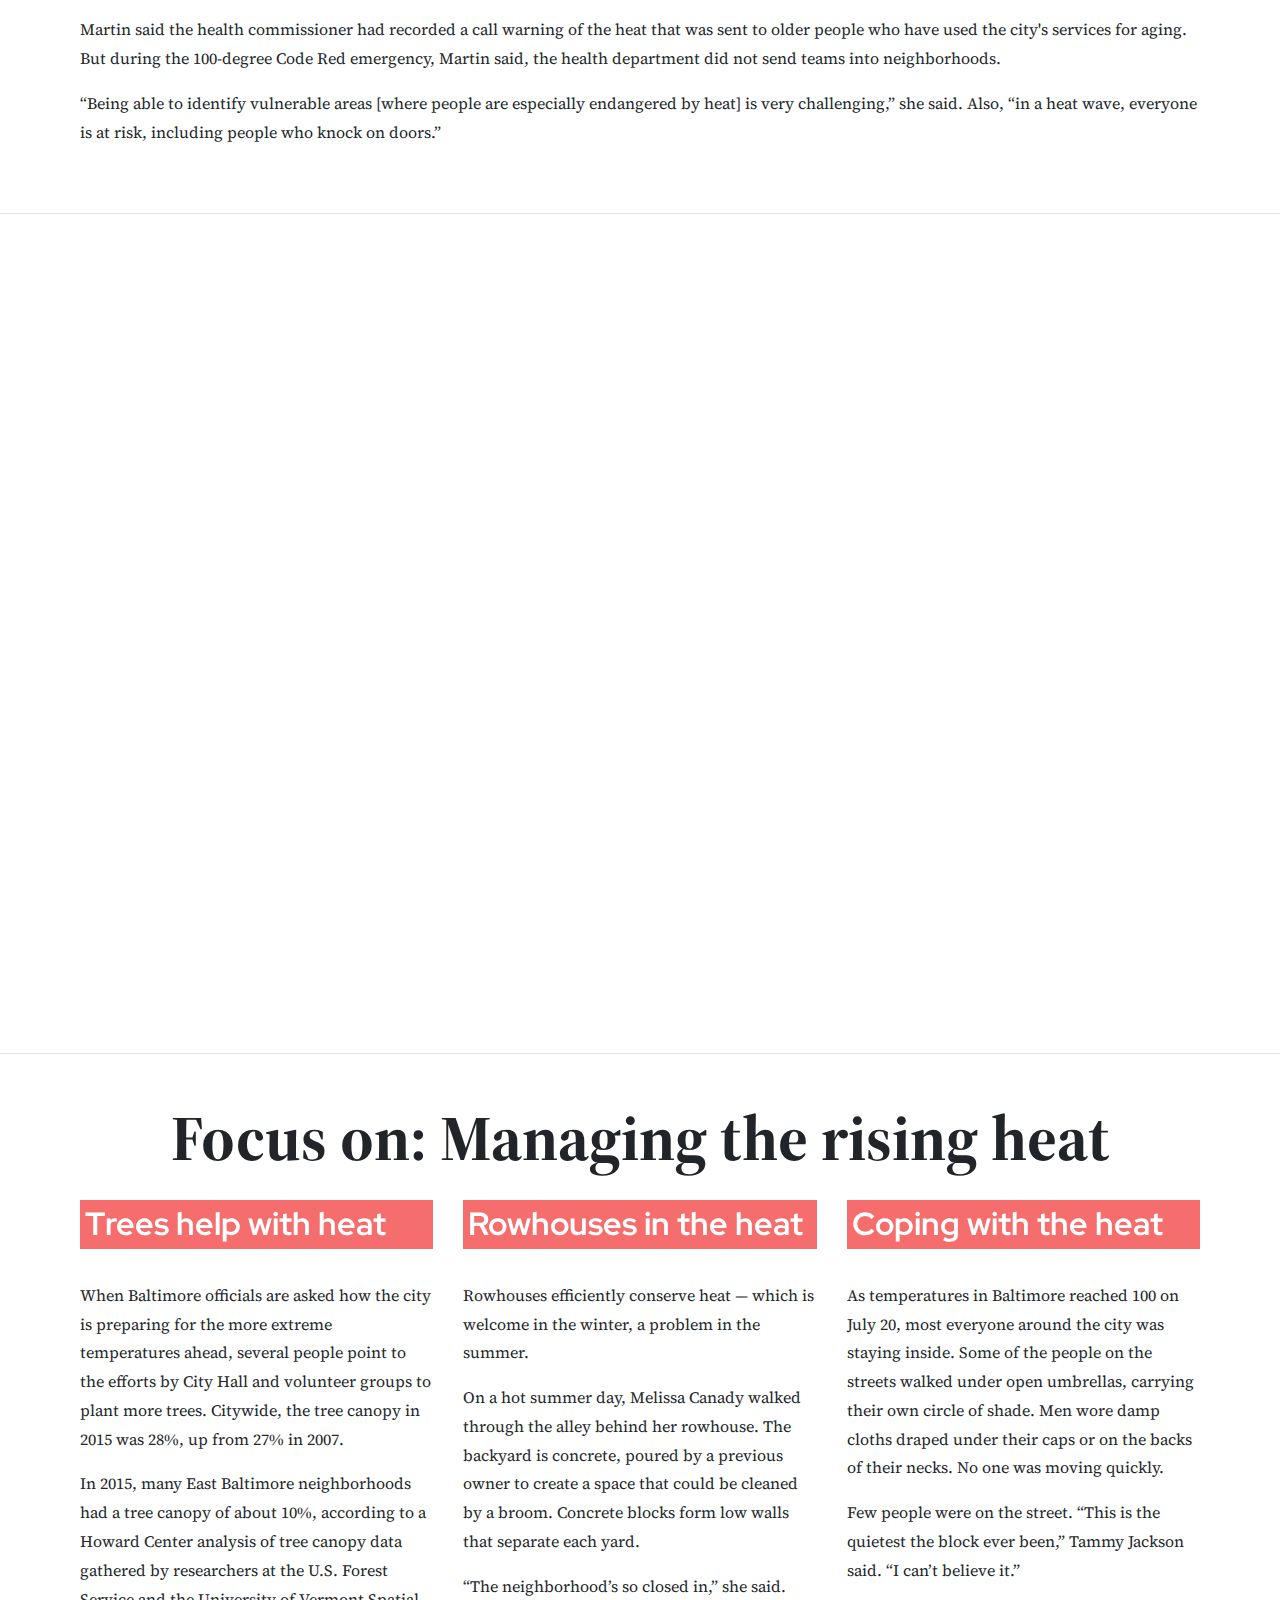
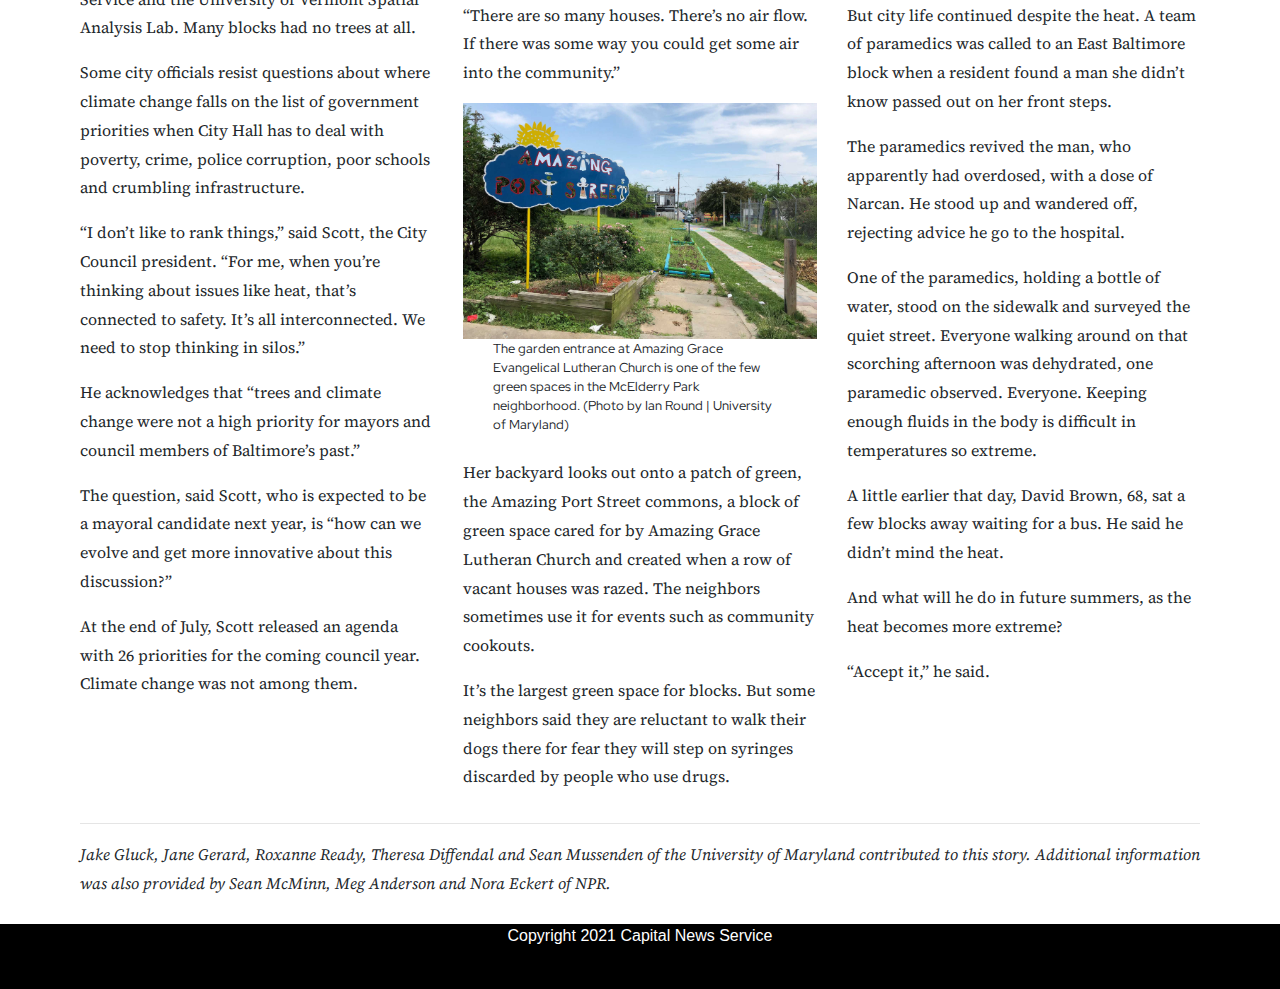
==== commit 2f8f1edd: "typos" ====
--- a/climate-crisis-story/index.html
+++ b/climate-crisis-story/index.html
@@ -160,9 +160,10 @@
       <p>But many East Baltimoreans said during the heat wave that they weren’t aware of any of City Hall’s plans or warnings. Many said they didn’t know cooling centers existed. They never looked at the website.</p>
 
         <div class="quote">
-          "Environmental justice and climate change are inextricably linked."  </div>
-          <div class="quote-attribution">
-           &mdash; Sacoby Wilson, University of Maryland public health professor  </div>
+          "Environmental justice and climate change are inextricably linked." <br>
+          <span class="quote-attribution">
+           &mdash; Sacoby Wilson, University of Maryland public health professor </span> 
+         </div>
 
       <br>
 
@@ -255,7 +256,7 @@
       <p>Jennifer Martin, Baltimore's deputy health commissioner for population health and disease prevention, said she was “sad and surprised” to hear so many people were unaware of the cooling centers.</p>
 
       <div class="quote">
-        "We wouldn’t need cooling centers if we had healthy neighborhoods."
+        "We wouldn’t need cooling centers if we had healthy neighborhoods."</br>
         <span class="quote-attribution">
          &mdash; Del. Robbyn Lewis of East Baltimore </span>
       </div>
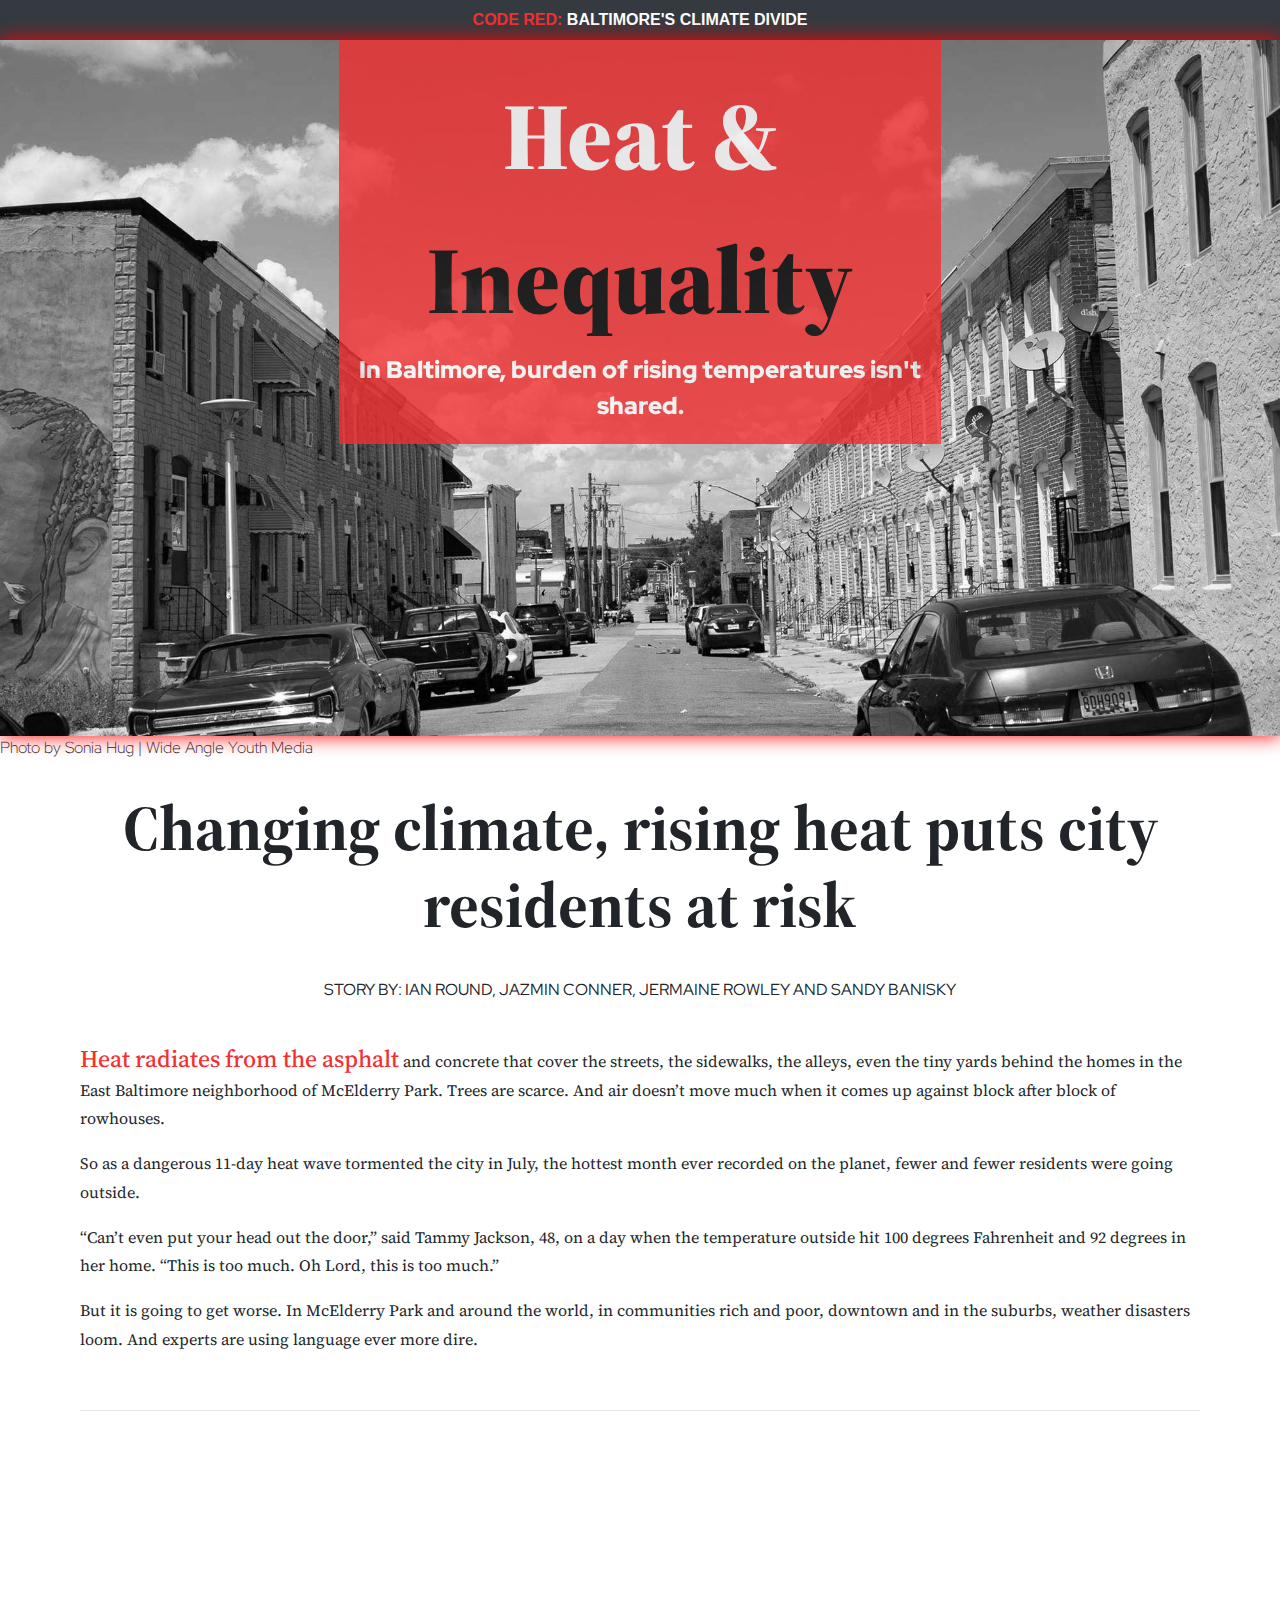
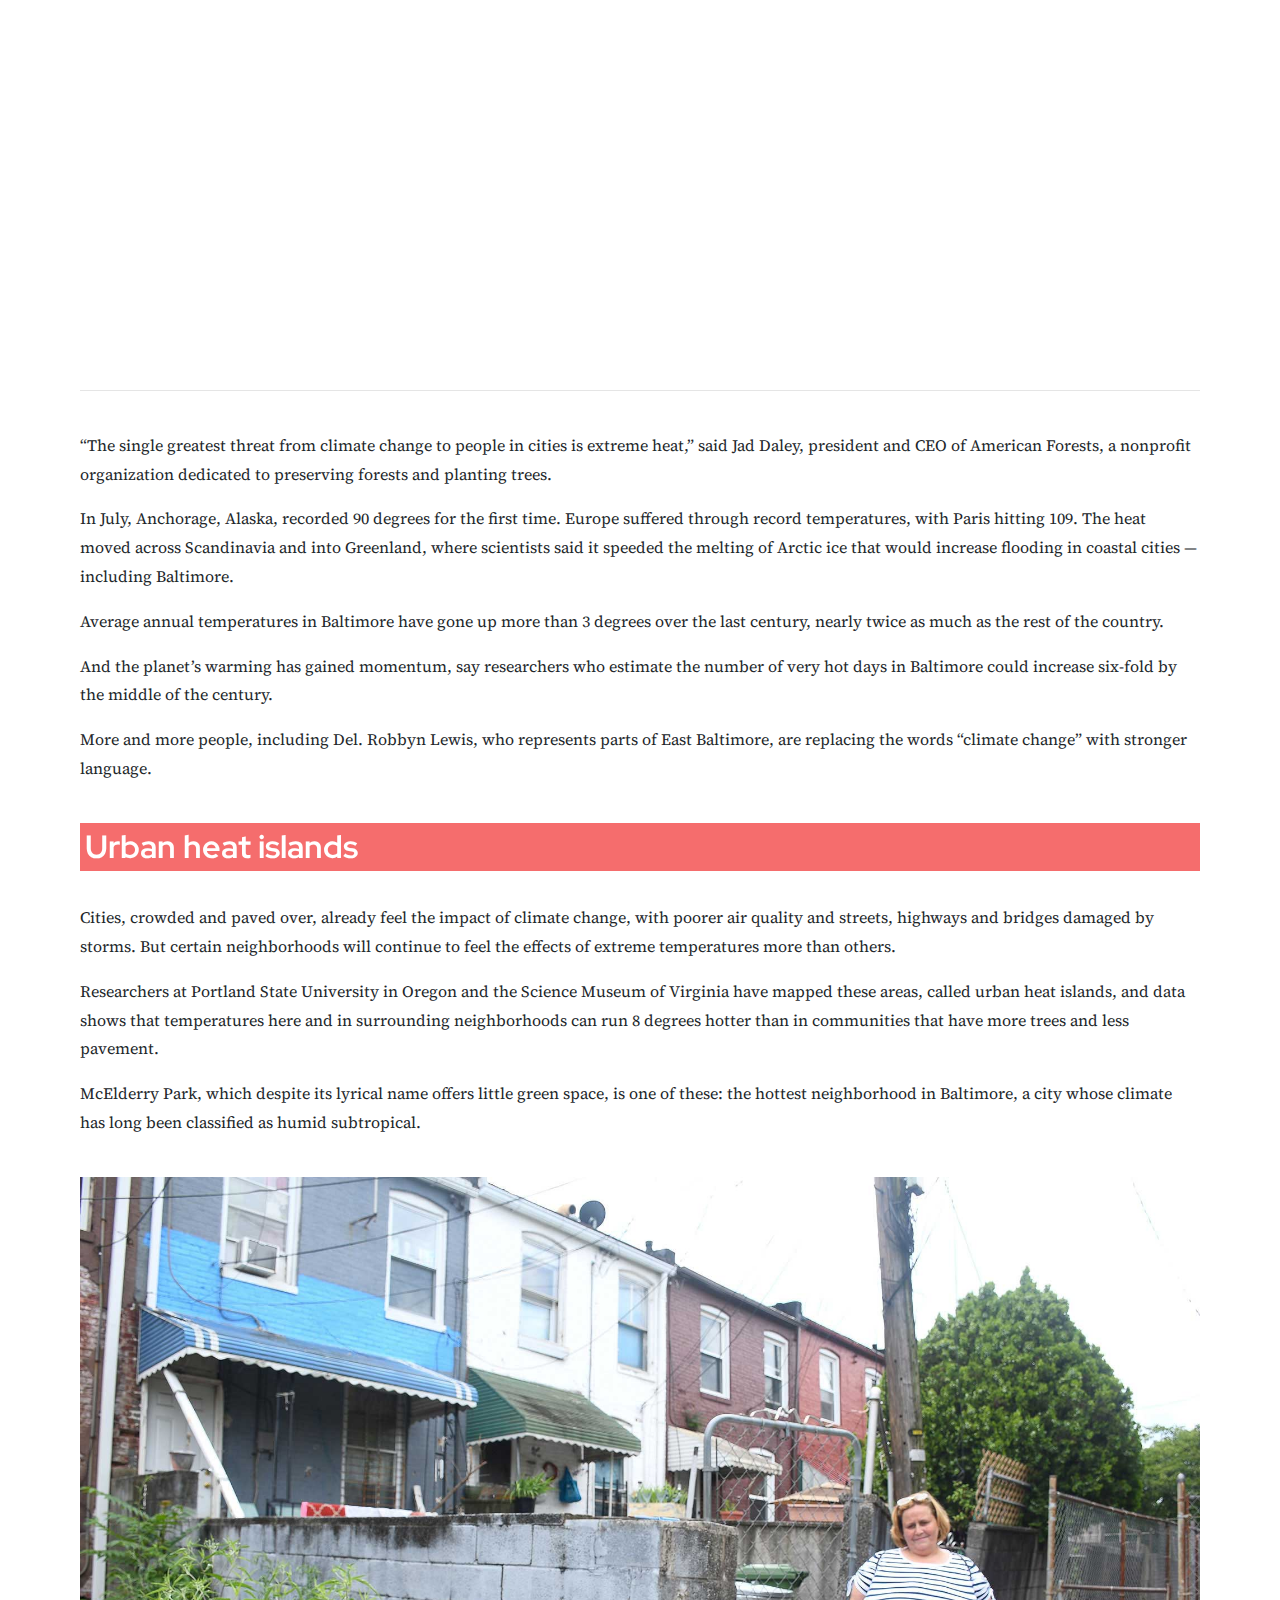
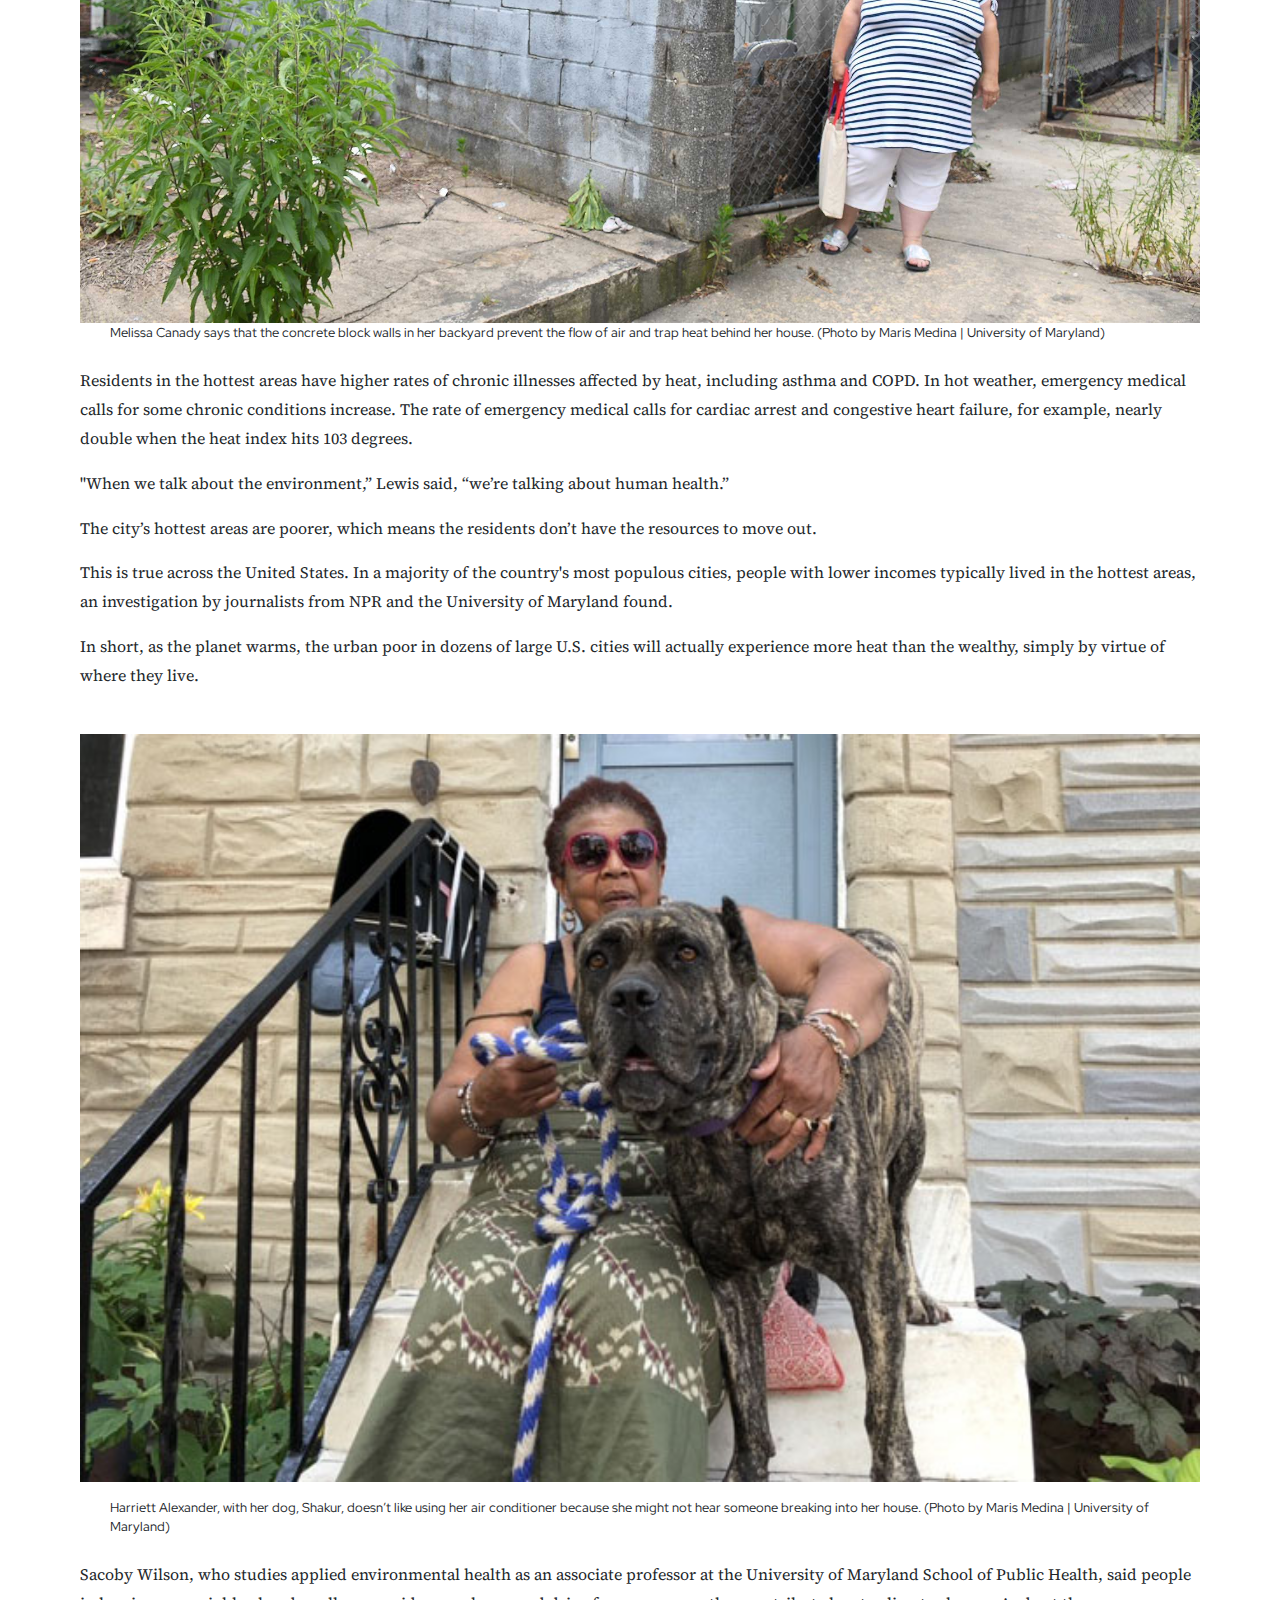
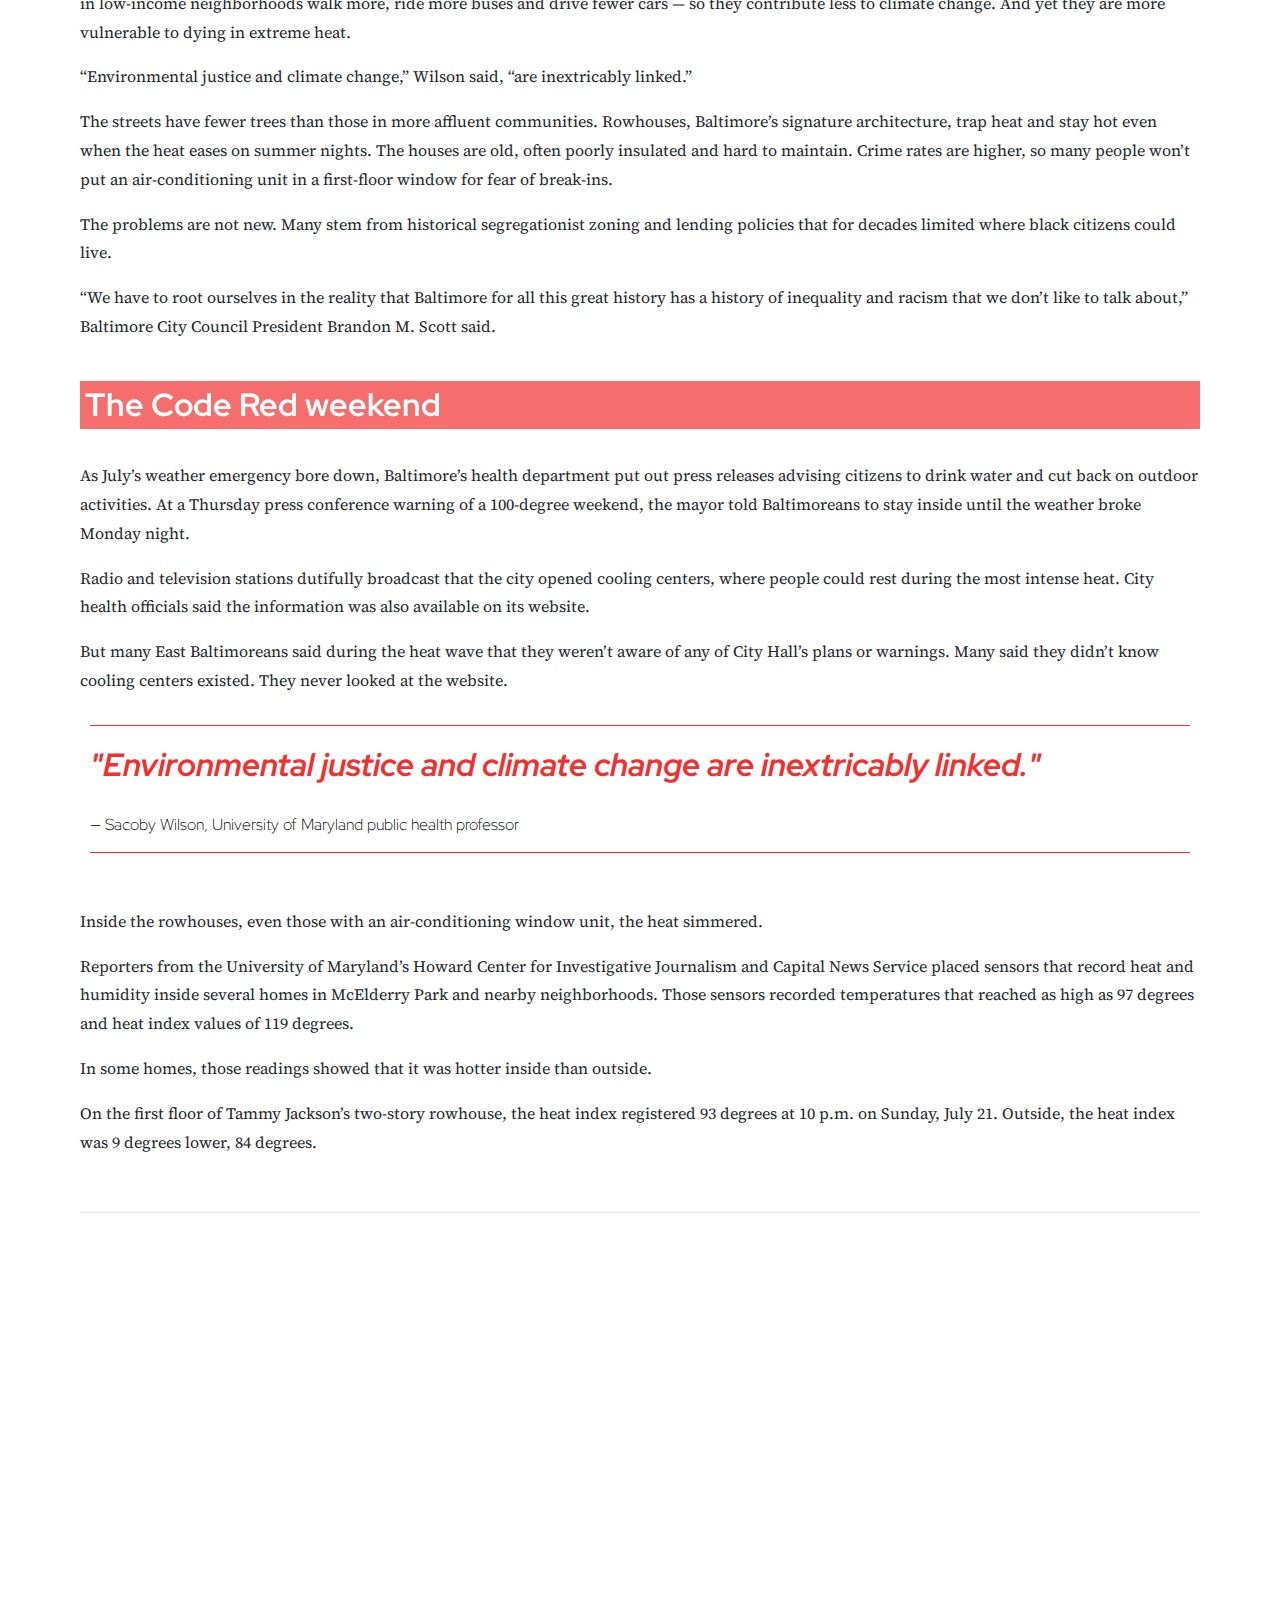
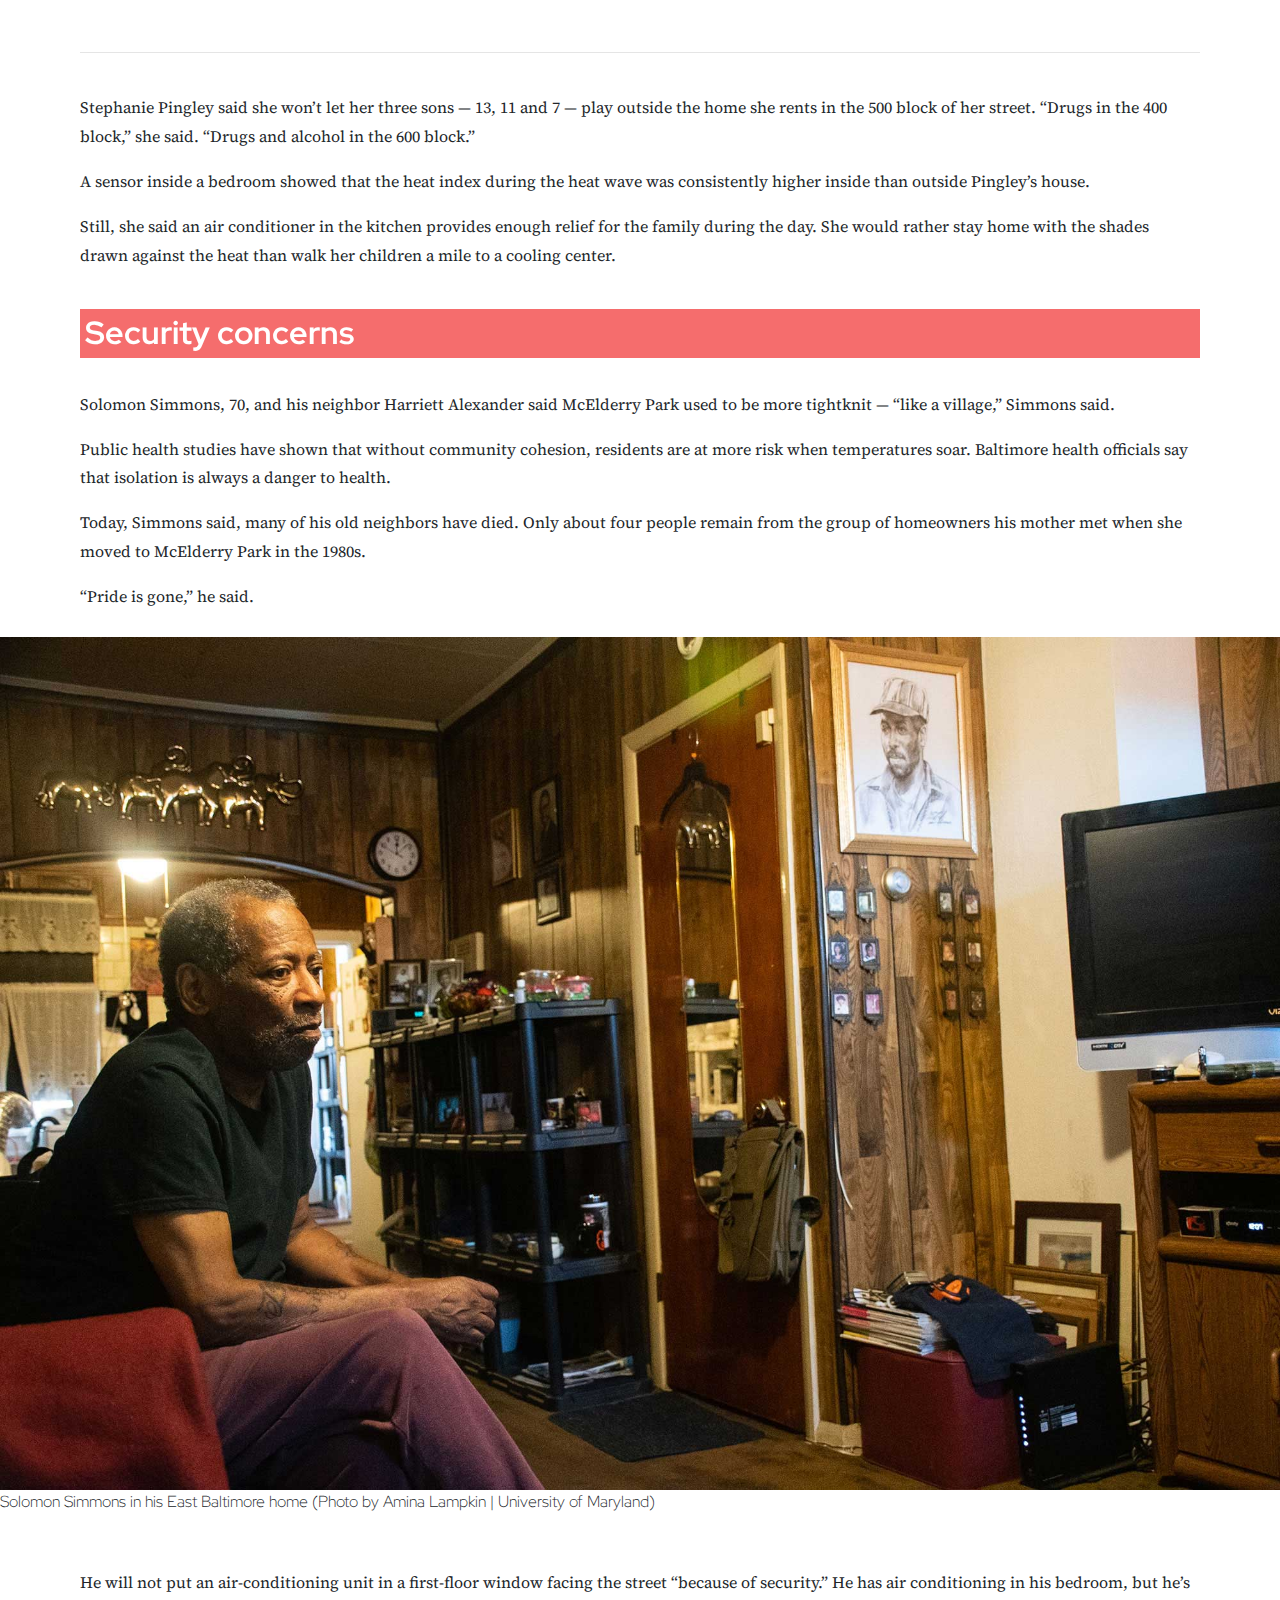
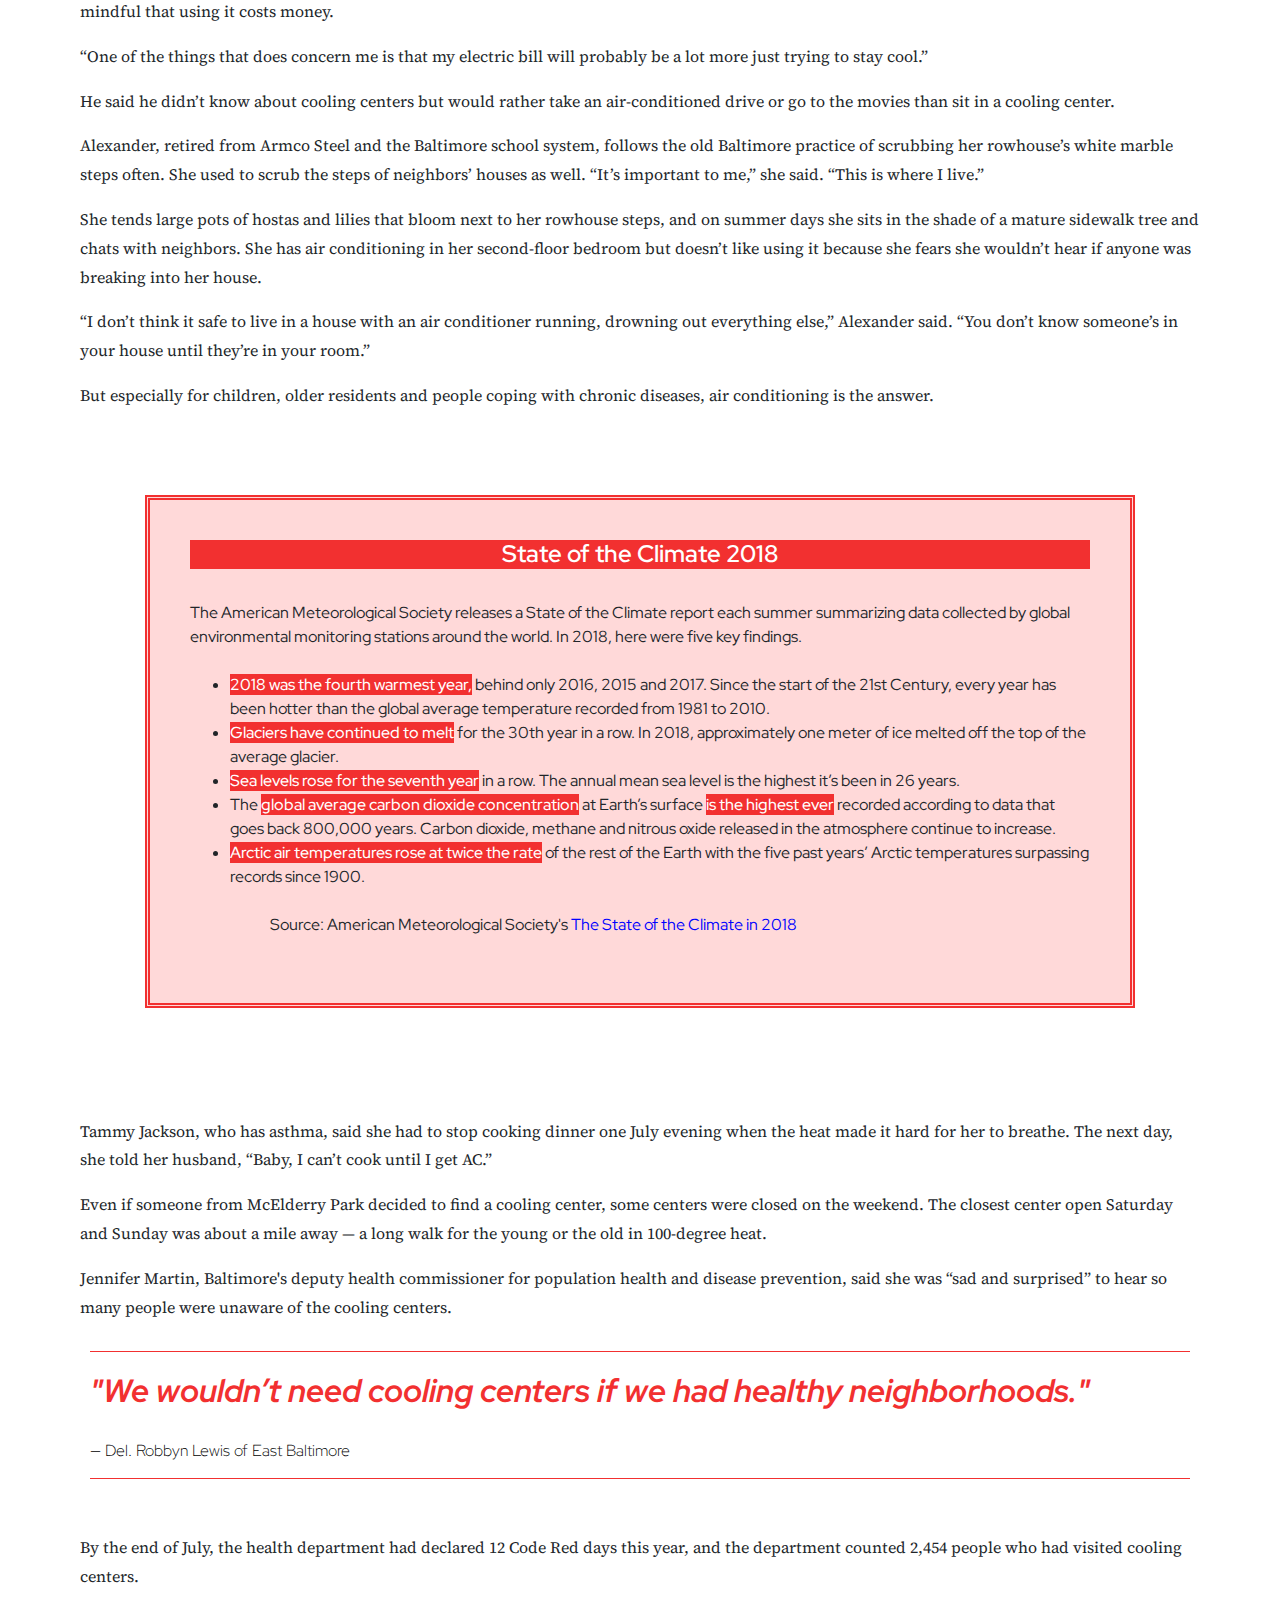
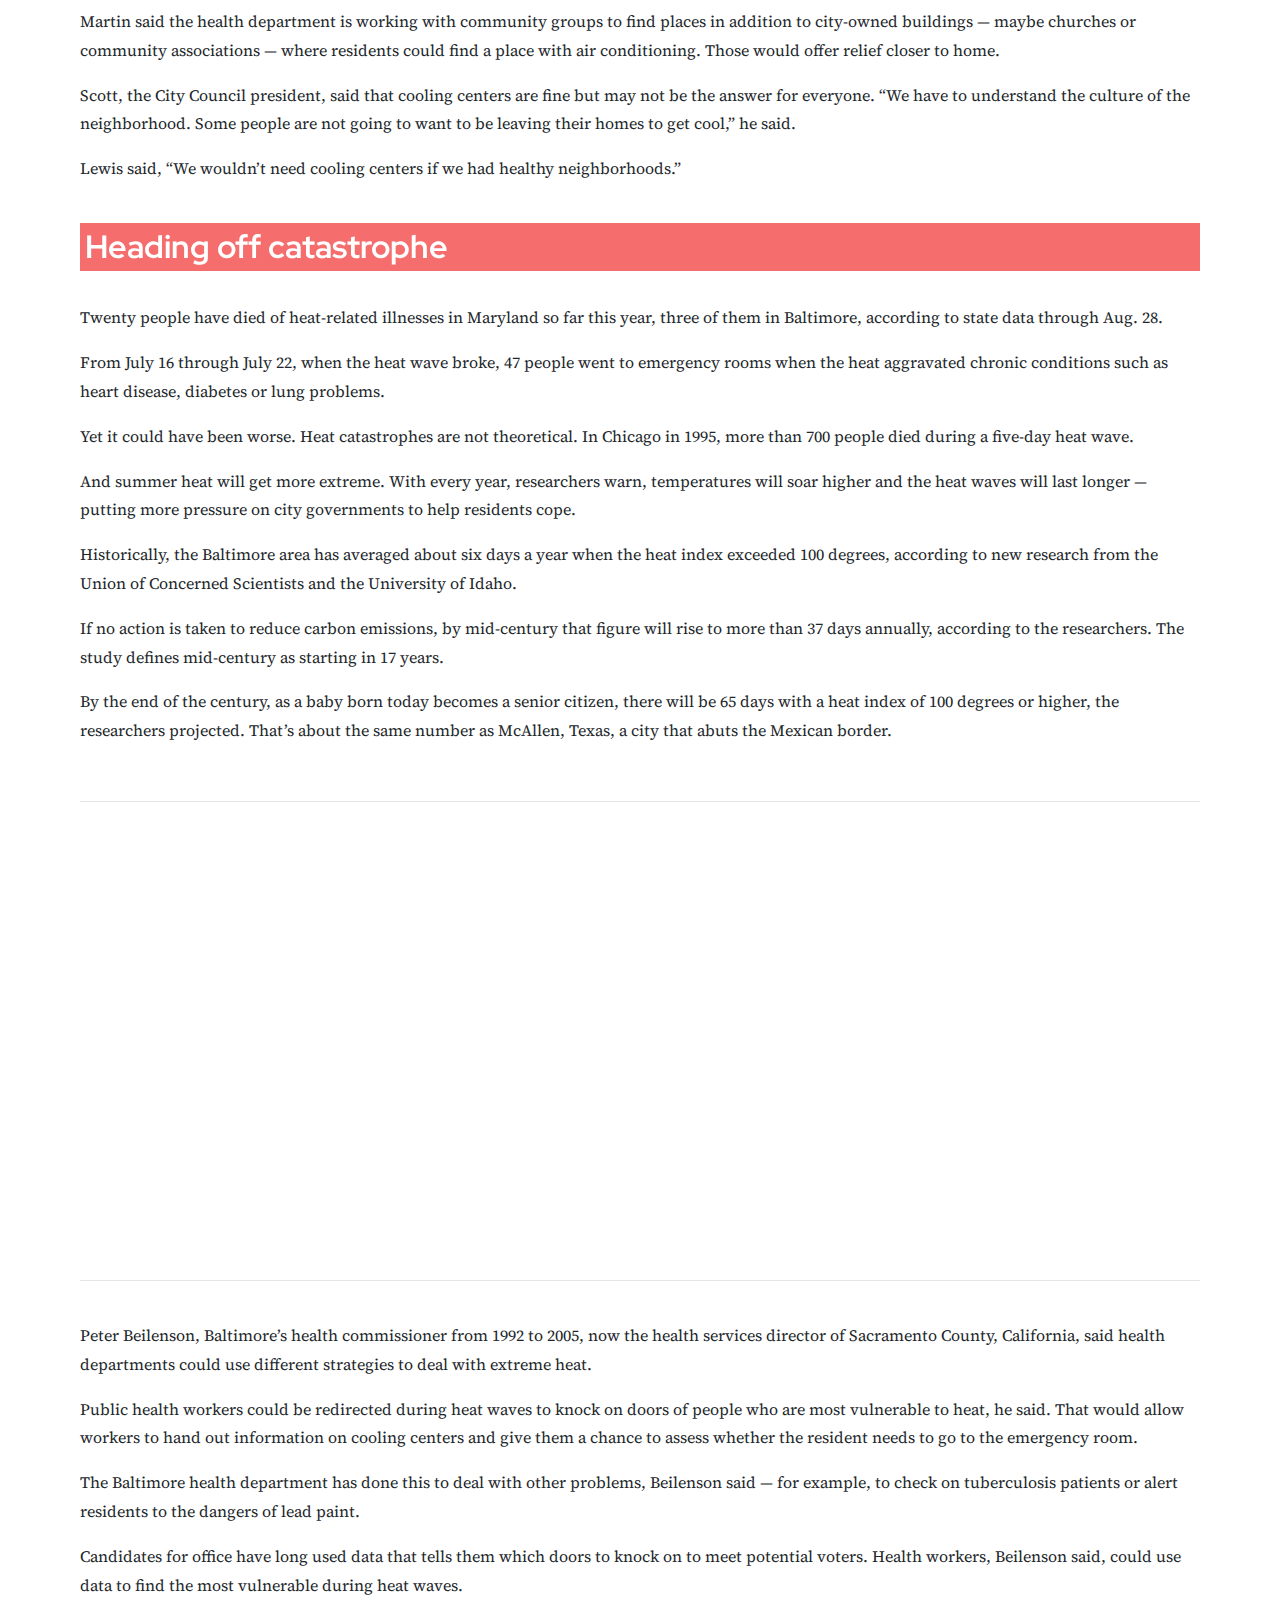
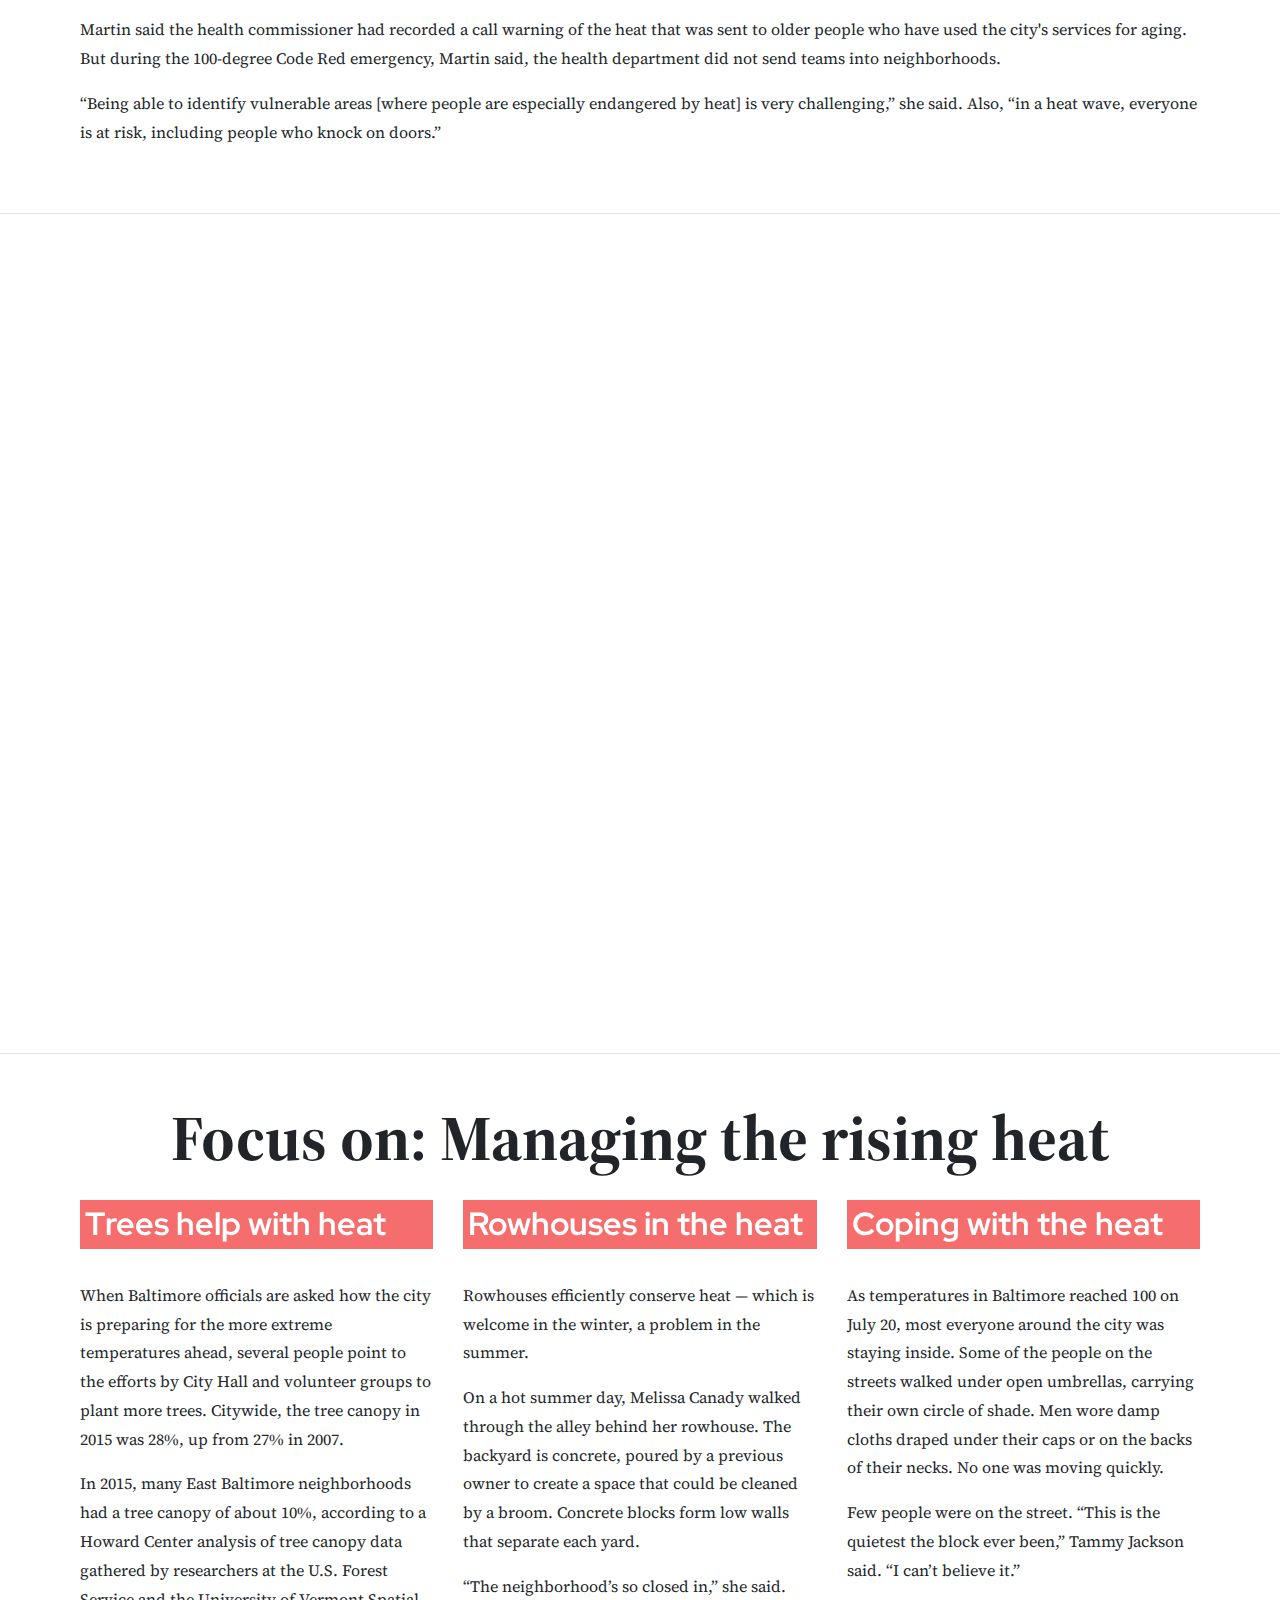
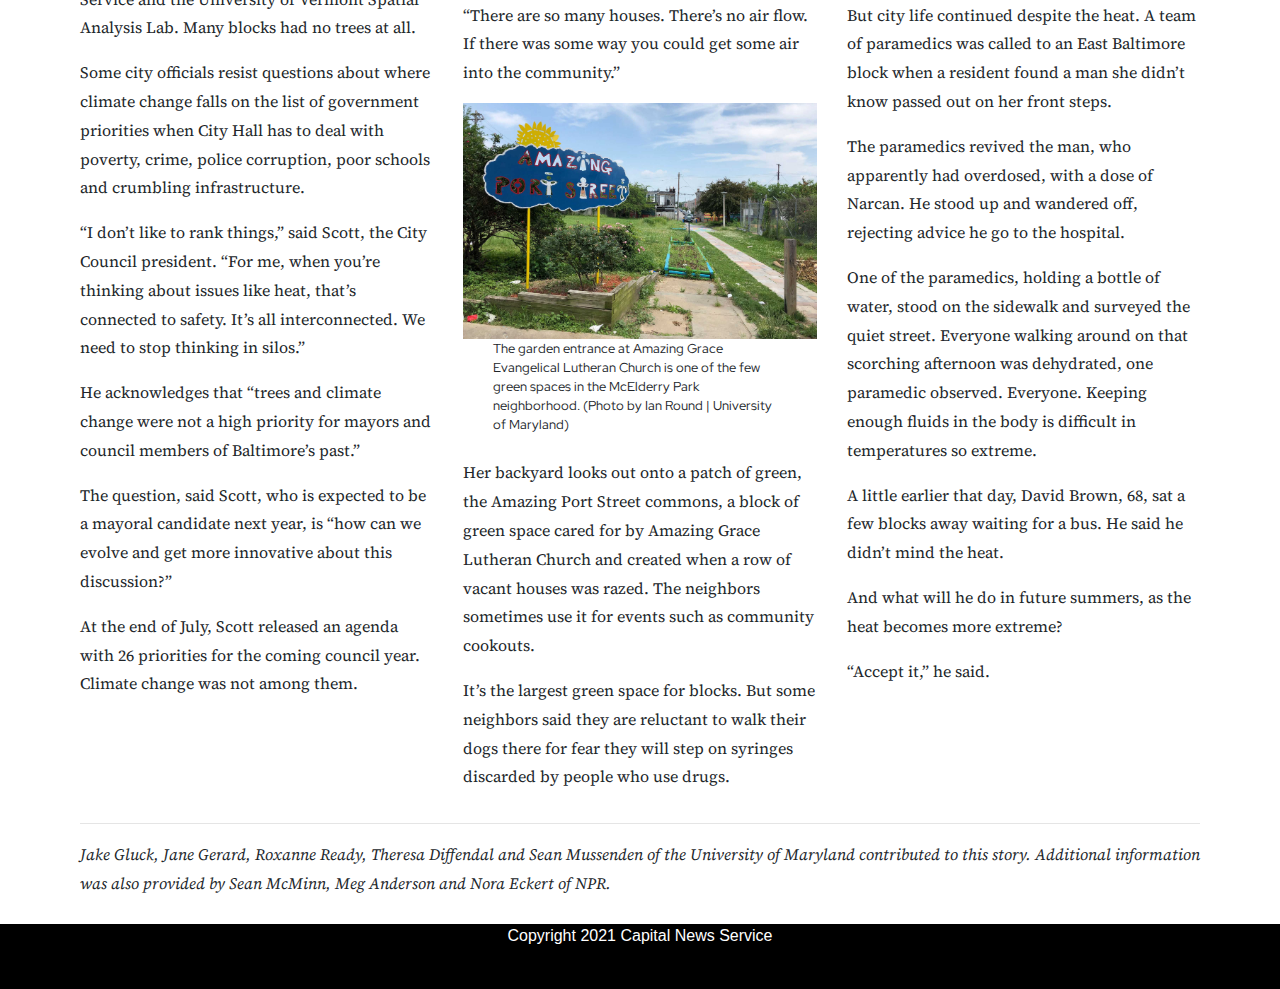
==== commit 057d7ed9: "fix pullquote" ====
--- a/climate-crisis-story/index.html
+++ b/climate-crisis-story/index.html
@@ -160,11 +160,9 @@
       <p>But many East Baltimoreans said during the heat wave that they weren’t aware of any of City Hall’s plans or warnings. Many said they didn’t know cooling centers existed. They never looked at the website.</p>
 
         <div class="quote">
-          "Environmental justice and climate change are inextricably linked." <br>
-          <span class="quote-attribution">
-           &mdash; Sacoby Wilson, University of Maryland public health professor </span> 
-         </div>
-
+          "Environmental justice and climate change are inextricably linked." </div><br>
+          <div class="quote-attribution">
+           &mdash; Sacoby Wilson, University of Maryland public health professor </div>
       <br>
 
       <p>Inside the rowhouses, even those with an air-conditioning window unit, the heat simmered.</p>
@@ -256,9 +254,9 @@
       <p>Jennifer Martin, Baltimore's deputy health commissioner for population health and disease prevention, said she was “sad and surprised” to hear so many people were unaware of the cooling centers.</p>
 
       <div class="quote">
-        "We wouldn’t need cooling centers if we had healthy neighborhoods."</br>
-        <span class="quote-attribution">
-         &mdash; Del. Robbyn Lewis of East Baltimore </span>
+        "We wouldn’t need cooling centers if we had healthy neighborhoods."</div></br>
+        <div class="quote-attribution">
+         &mdash; Del. Robbyn Lewis of East Baltimore
       </div>
 
       <br>
--- a/climate-crisis-story/style.css
+++ b/climate-crisis-story/style.css
@@ -149,21 +149,23 @@
   font-weight: 700;
   font-style: italic;
   text-align: left;
-  padding: 15px 0 15px 0;
+  padding: 15px 0 0 0;
   border-top: 1px solid #f23030;
-  border-bottom: 1px solid #f23030;
   margin-top: 30px;
+  margin-right: 10px;
+  margin-left: 10px;
+}
+.quote-attribution {
+  font-size: 1em;
+  font-family: 'Red Hat Display', sans-serif;
+  font-weight: 100;
+  text-align: left;
+  padding: 0 0 15px 0;
+  color: black;
   margin-bottom: 30px;
   margin-right: 10px;
   margin-left: 10px;
-}
-
-.quote-attribution {
-  font-size: 1em;
-  font-family: 'Red Hat Display', sans-serif;
-  font-weight: 100;
-  text-align: left;
-  color: black;
+  border-bottom: 1px solid #f23030;
 }
 
 /* Sidebar/Pullout style */
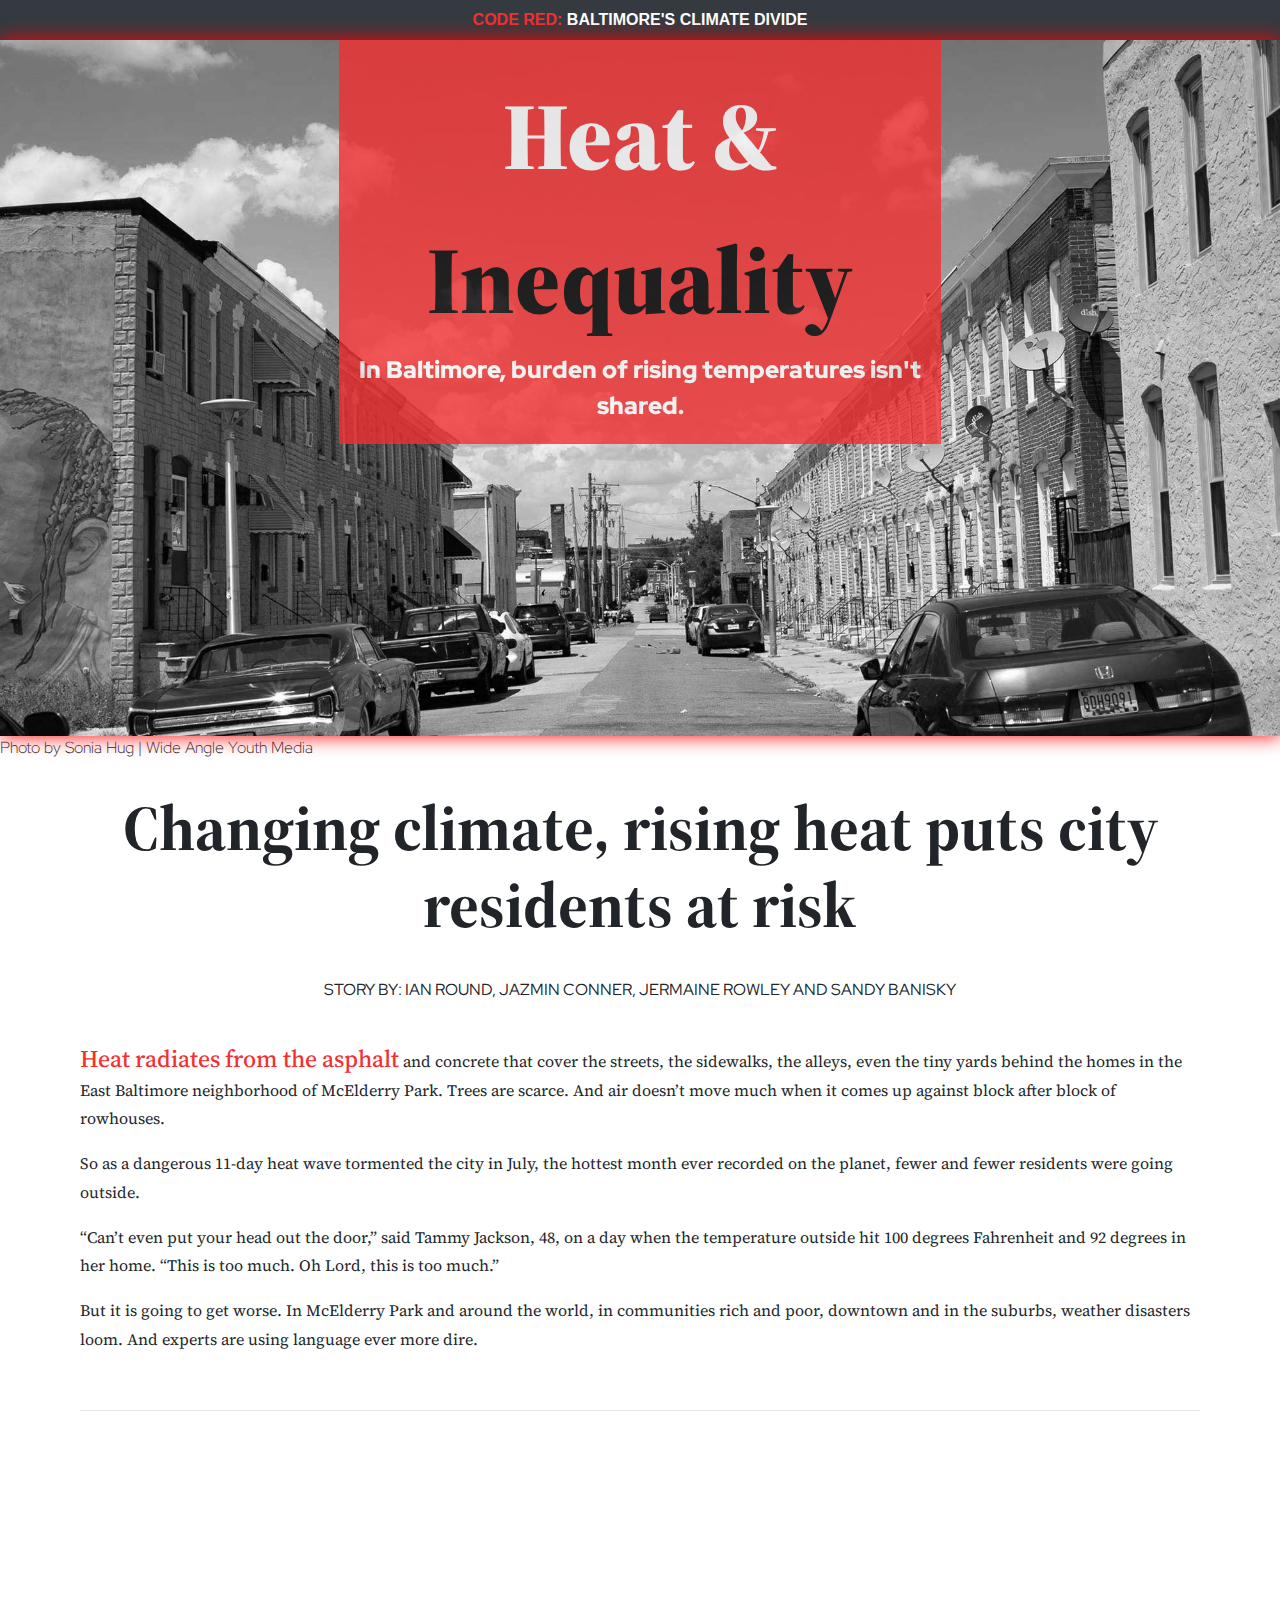
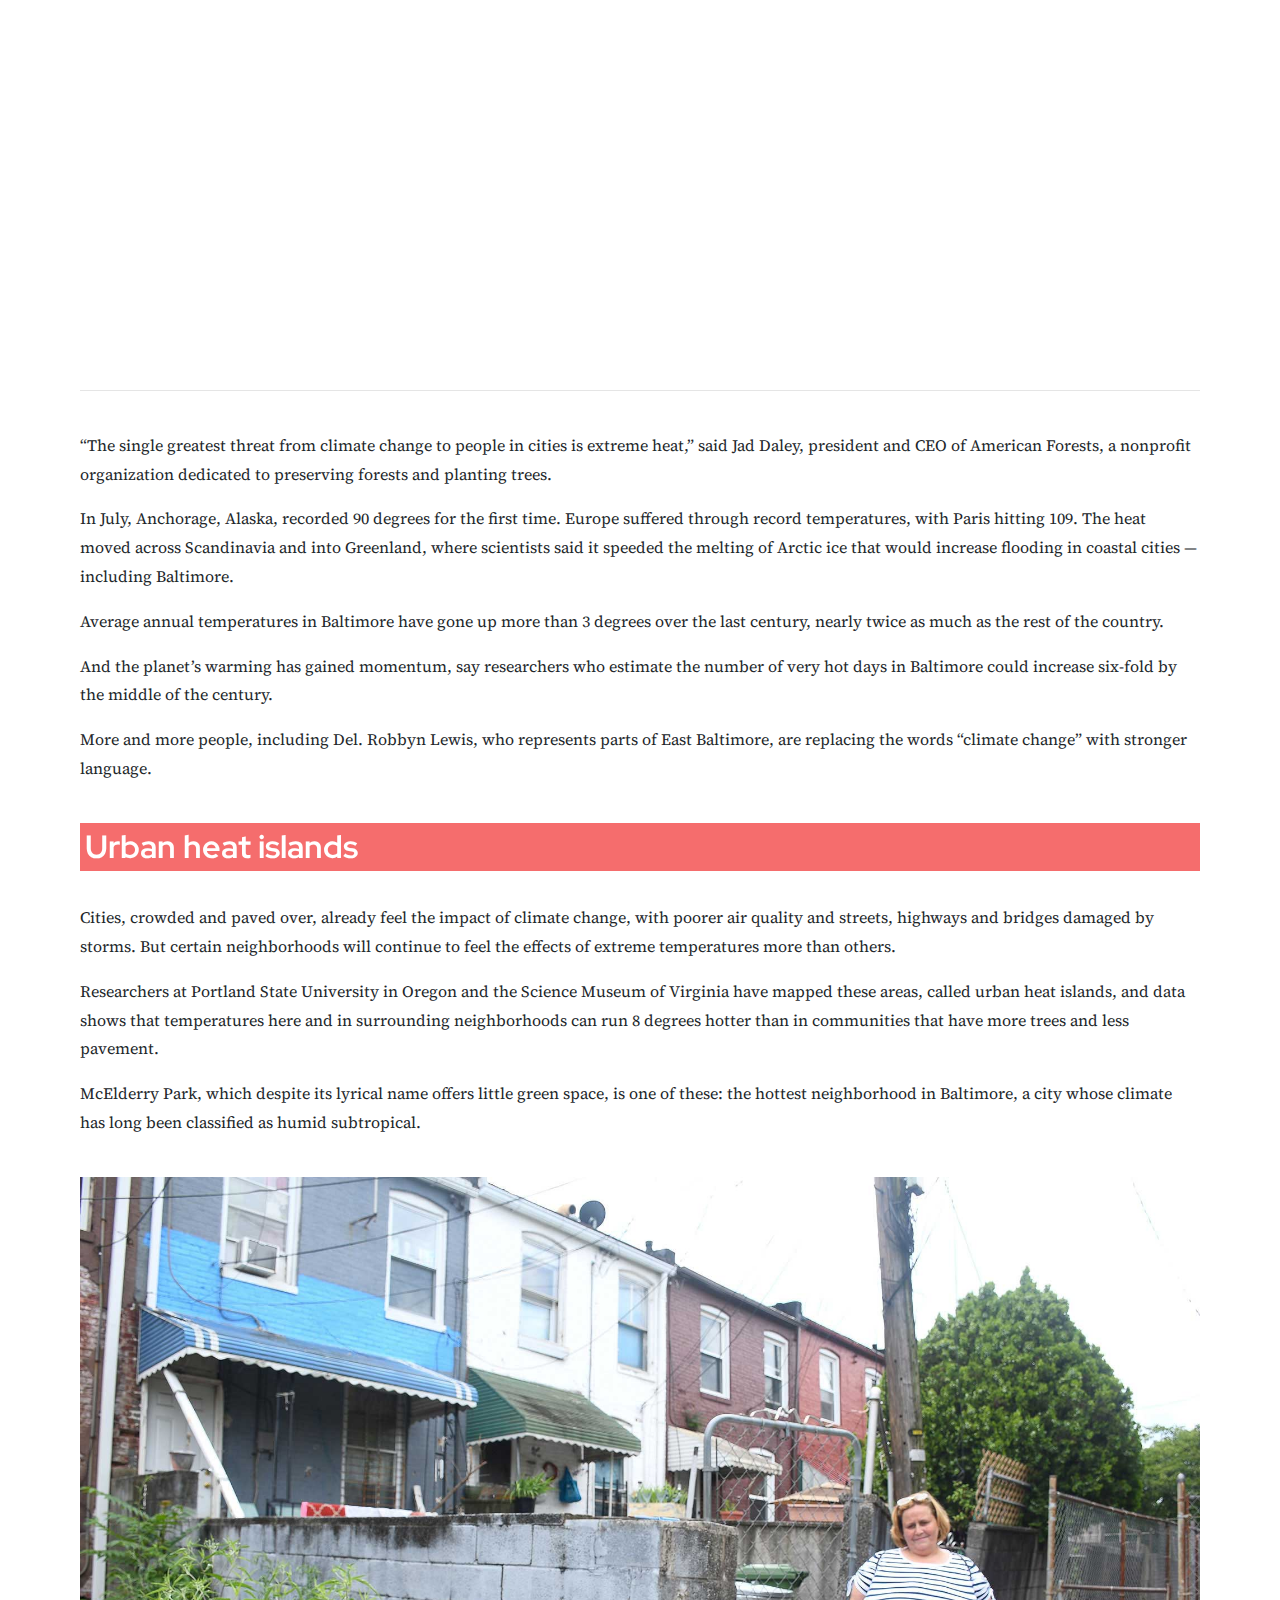
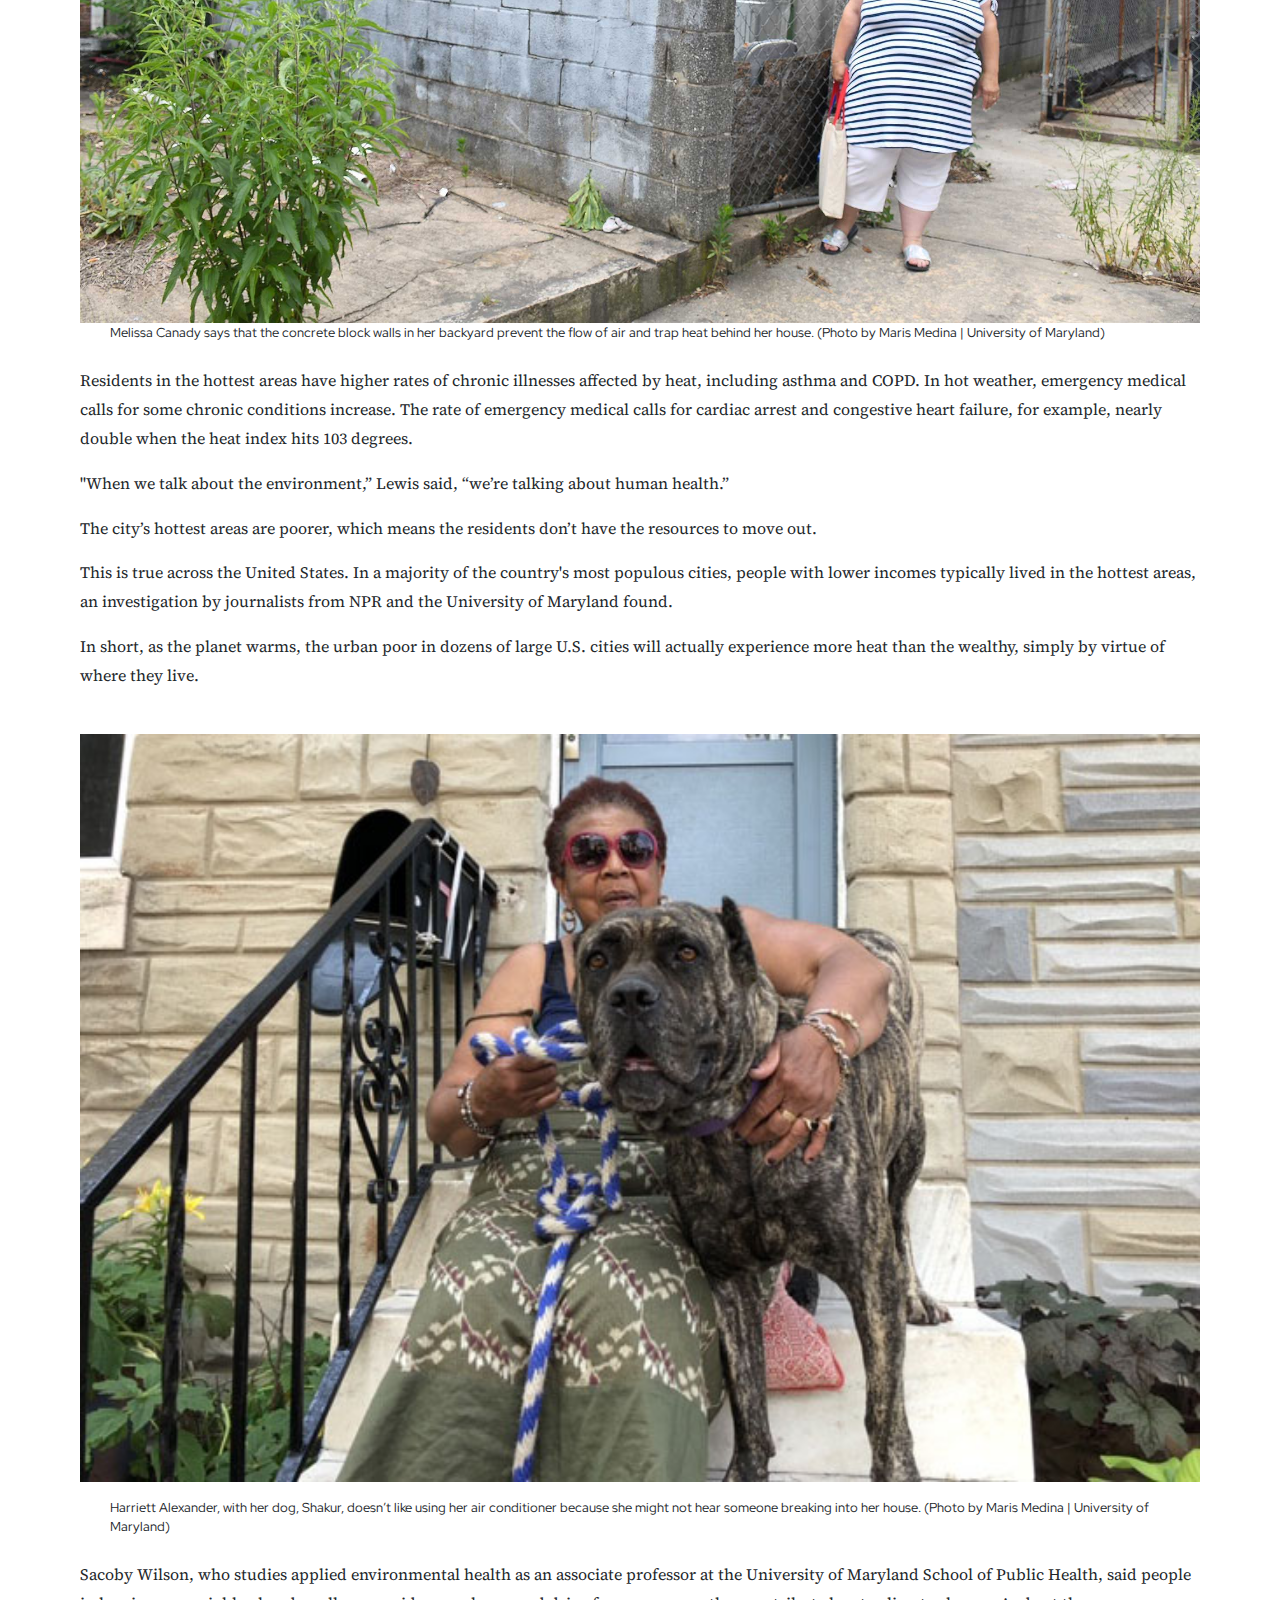
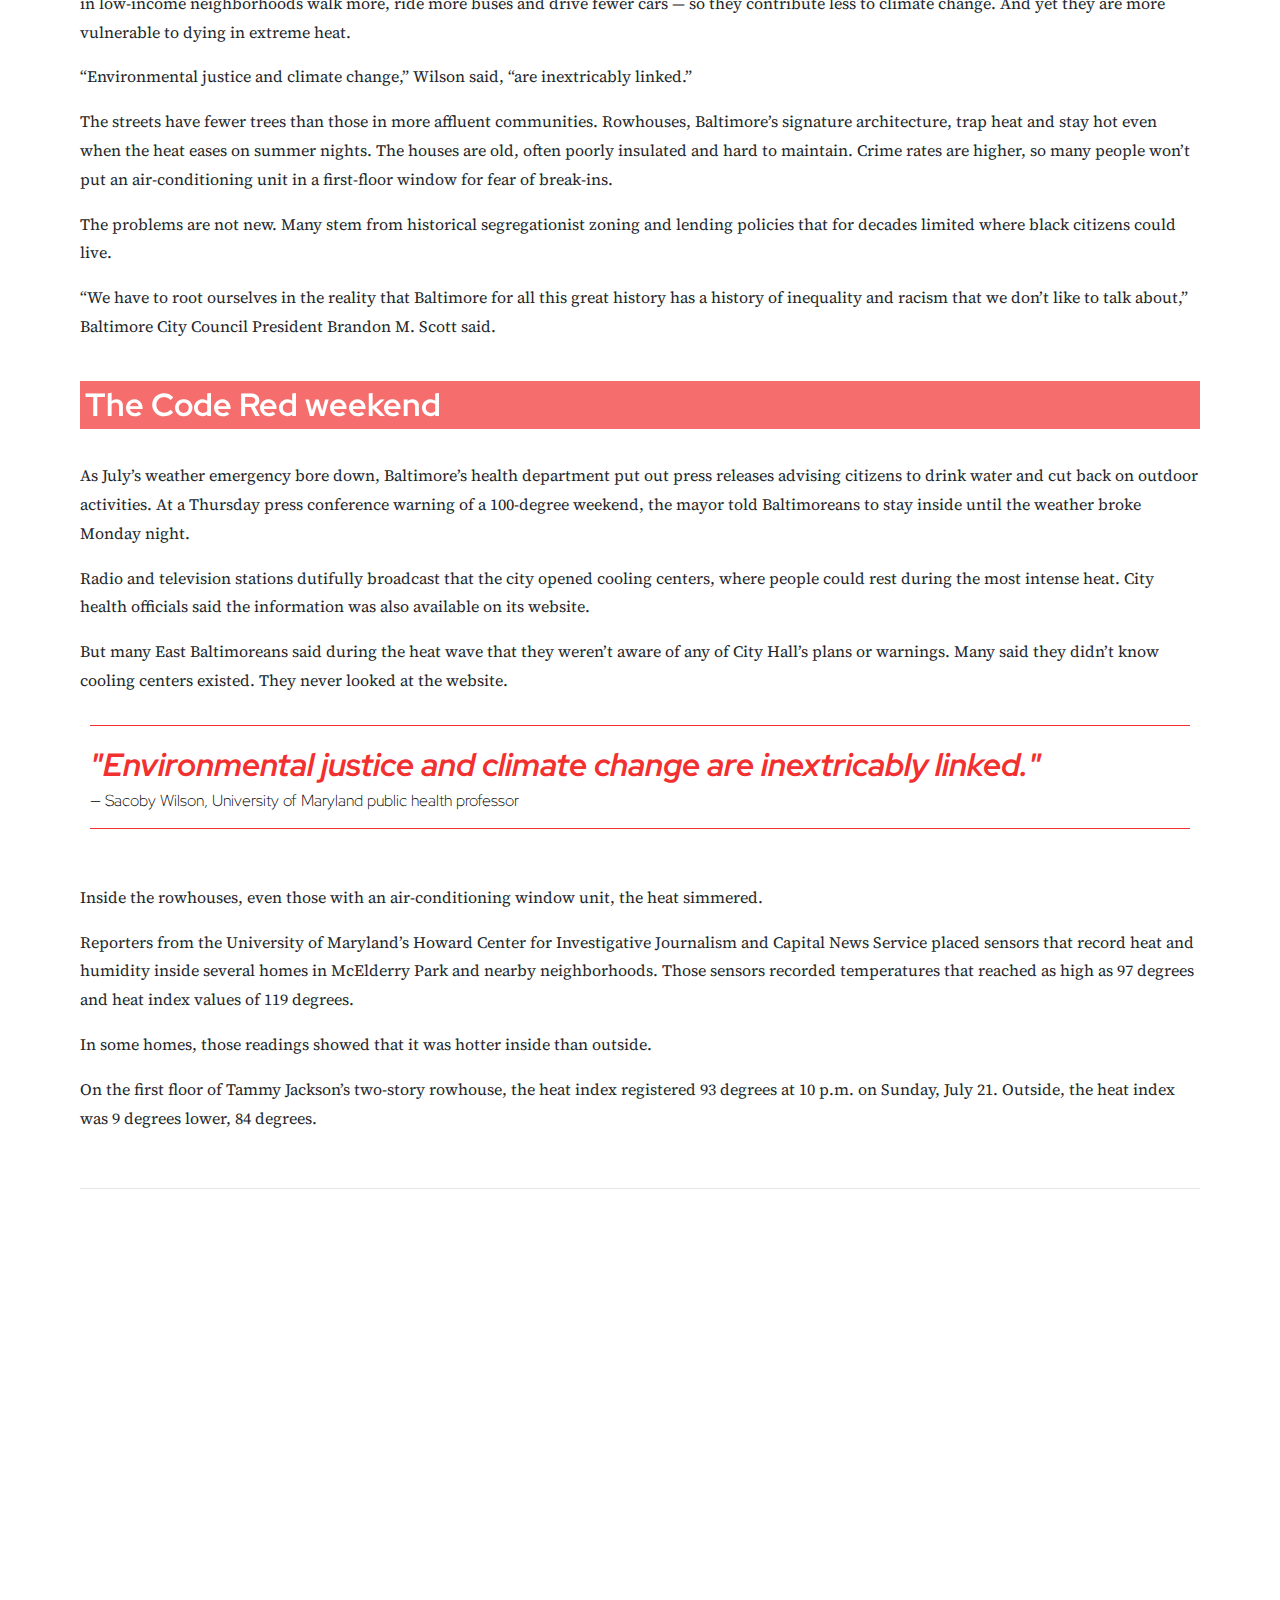
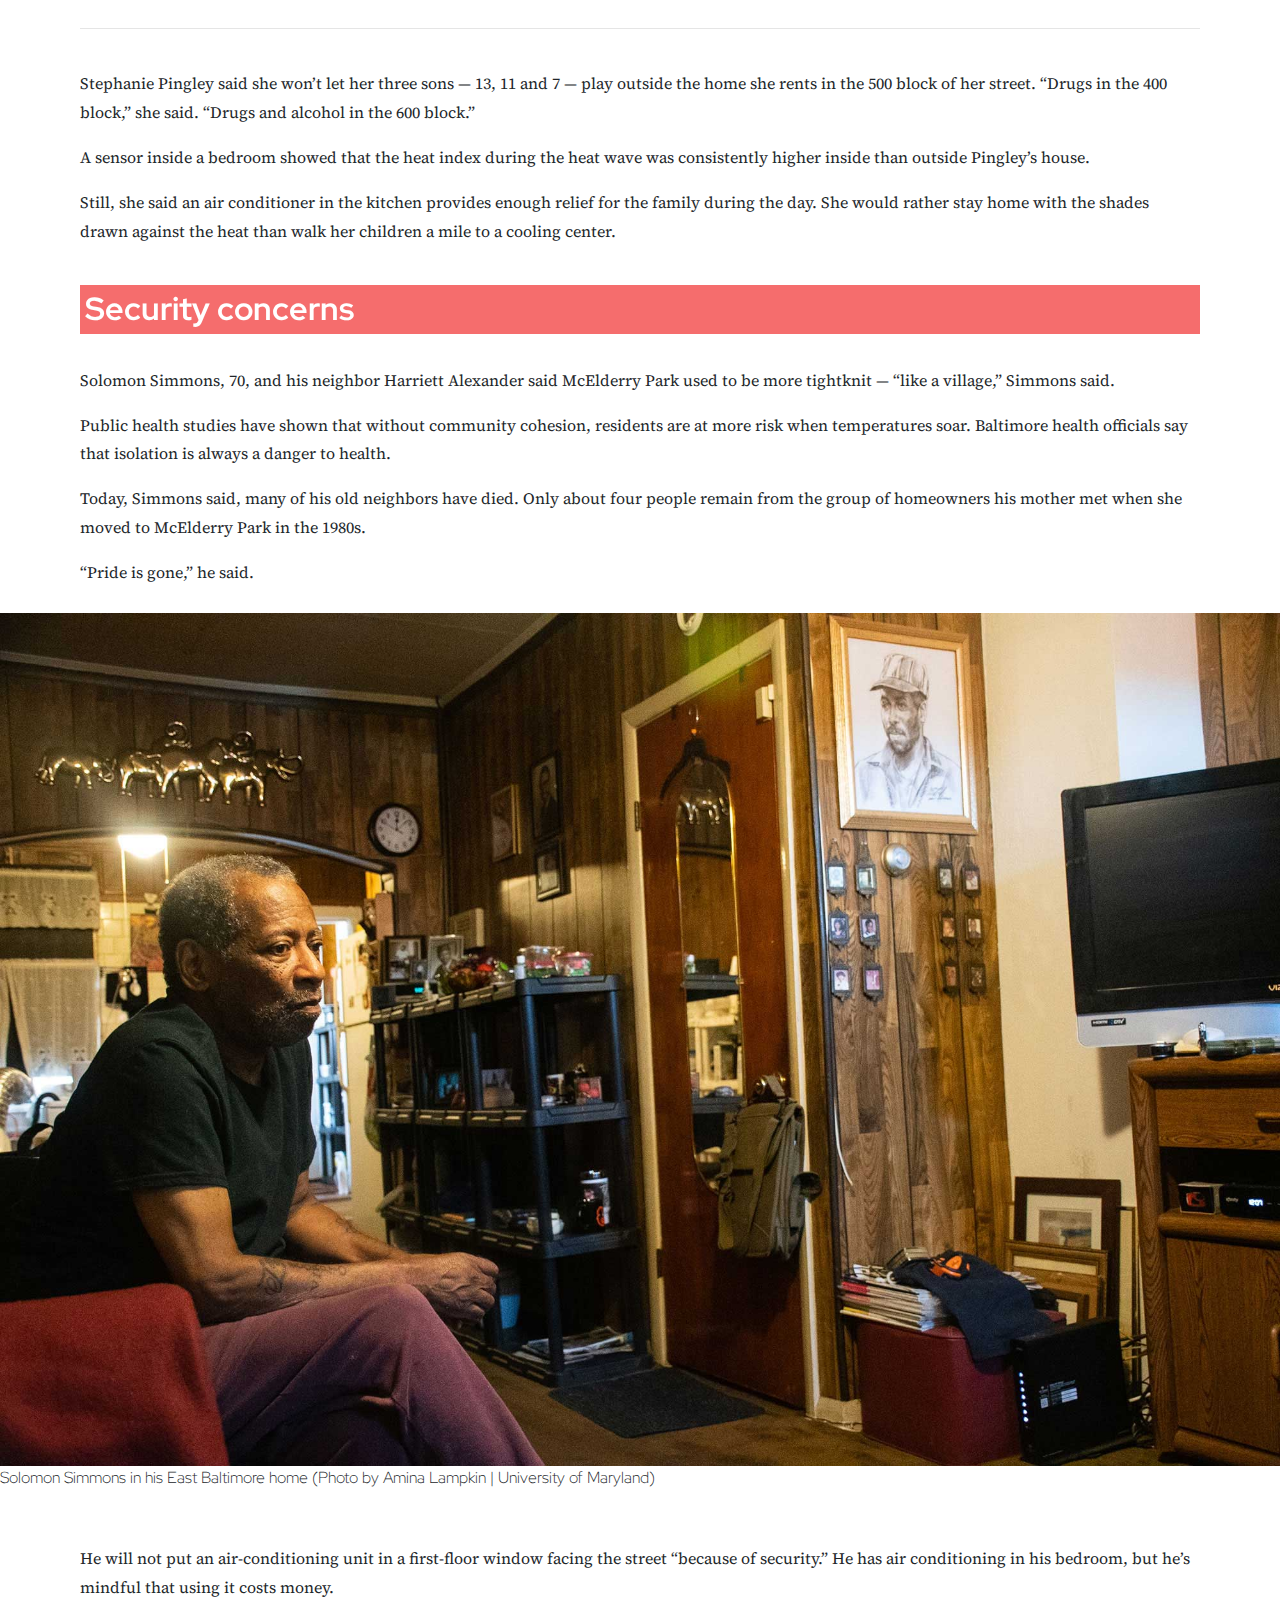
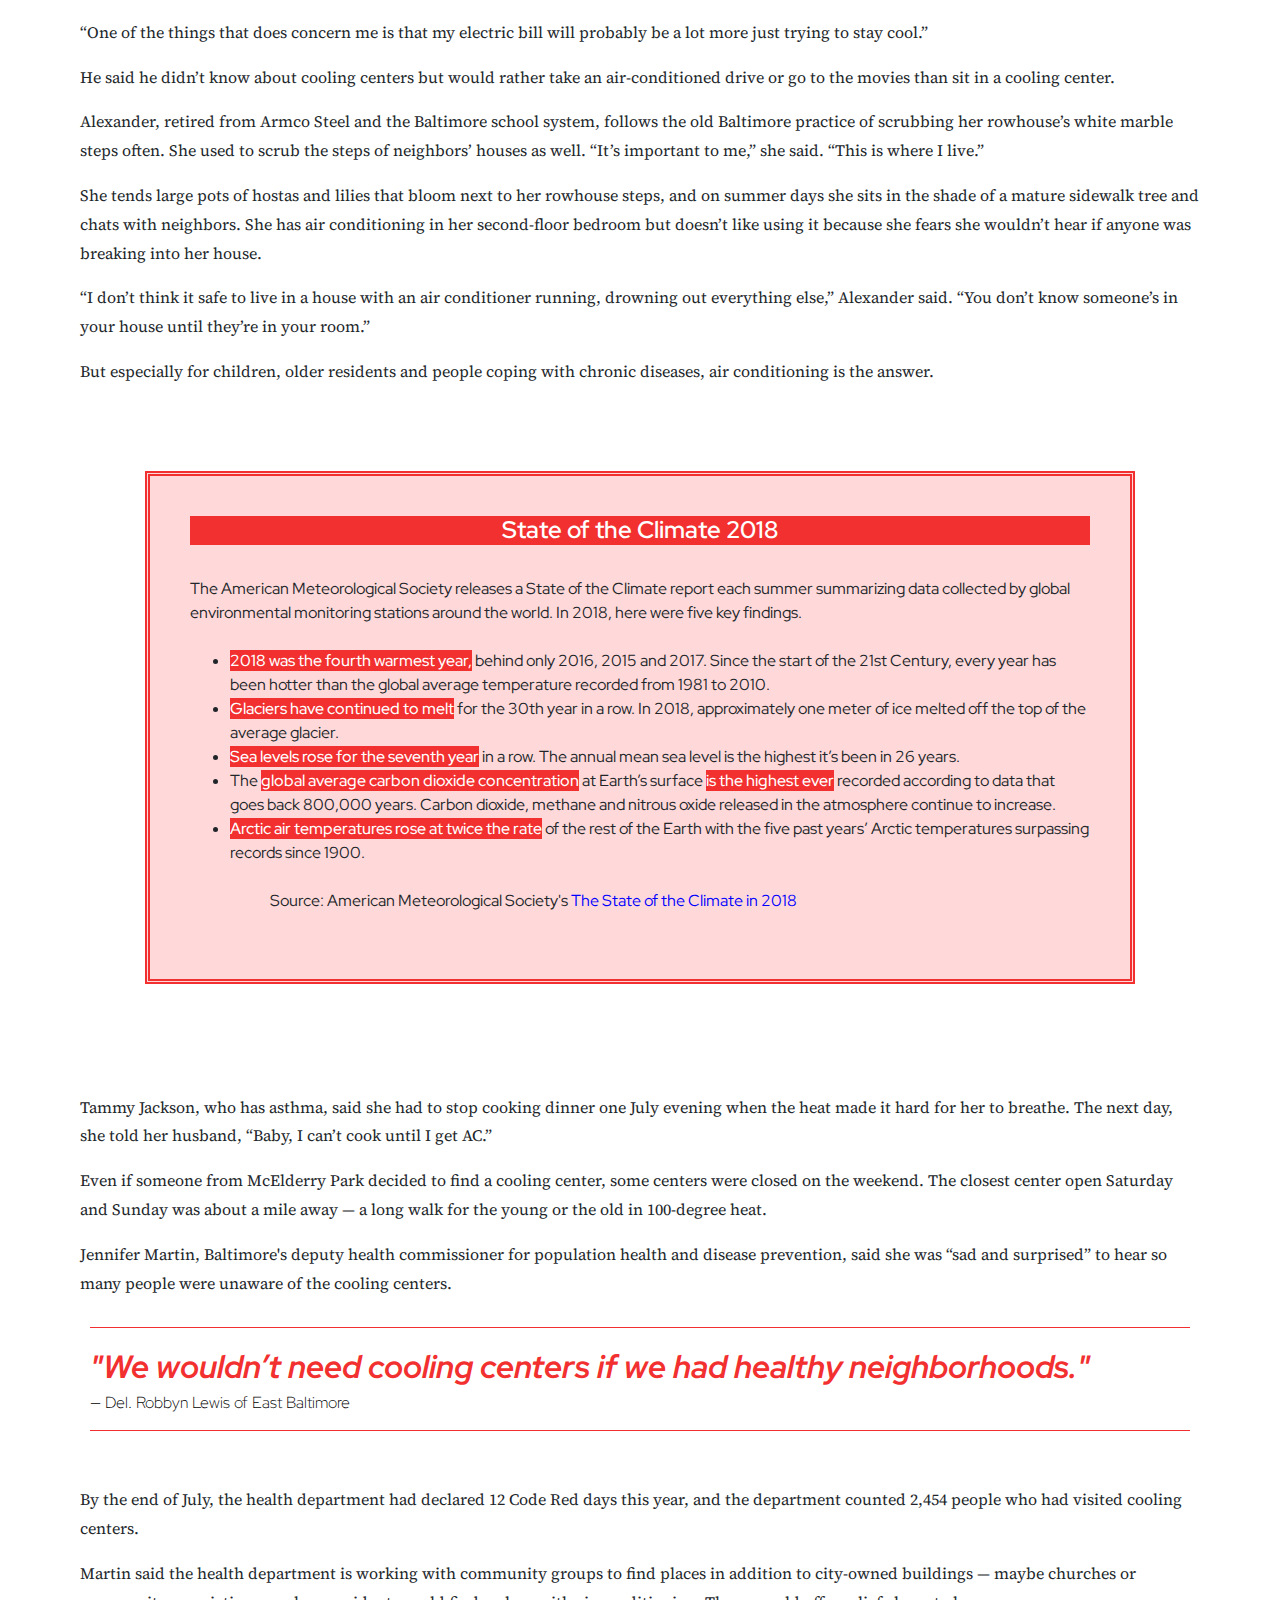
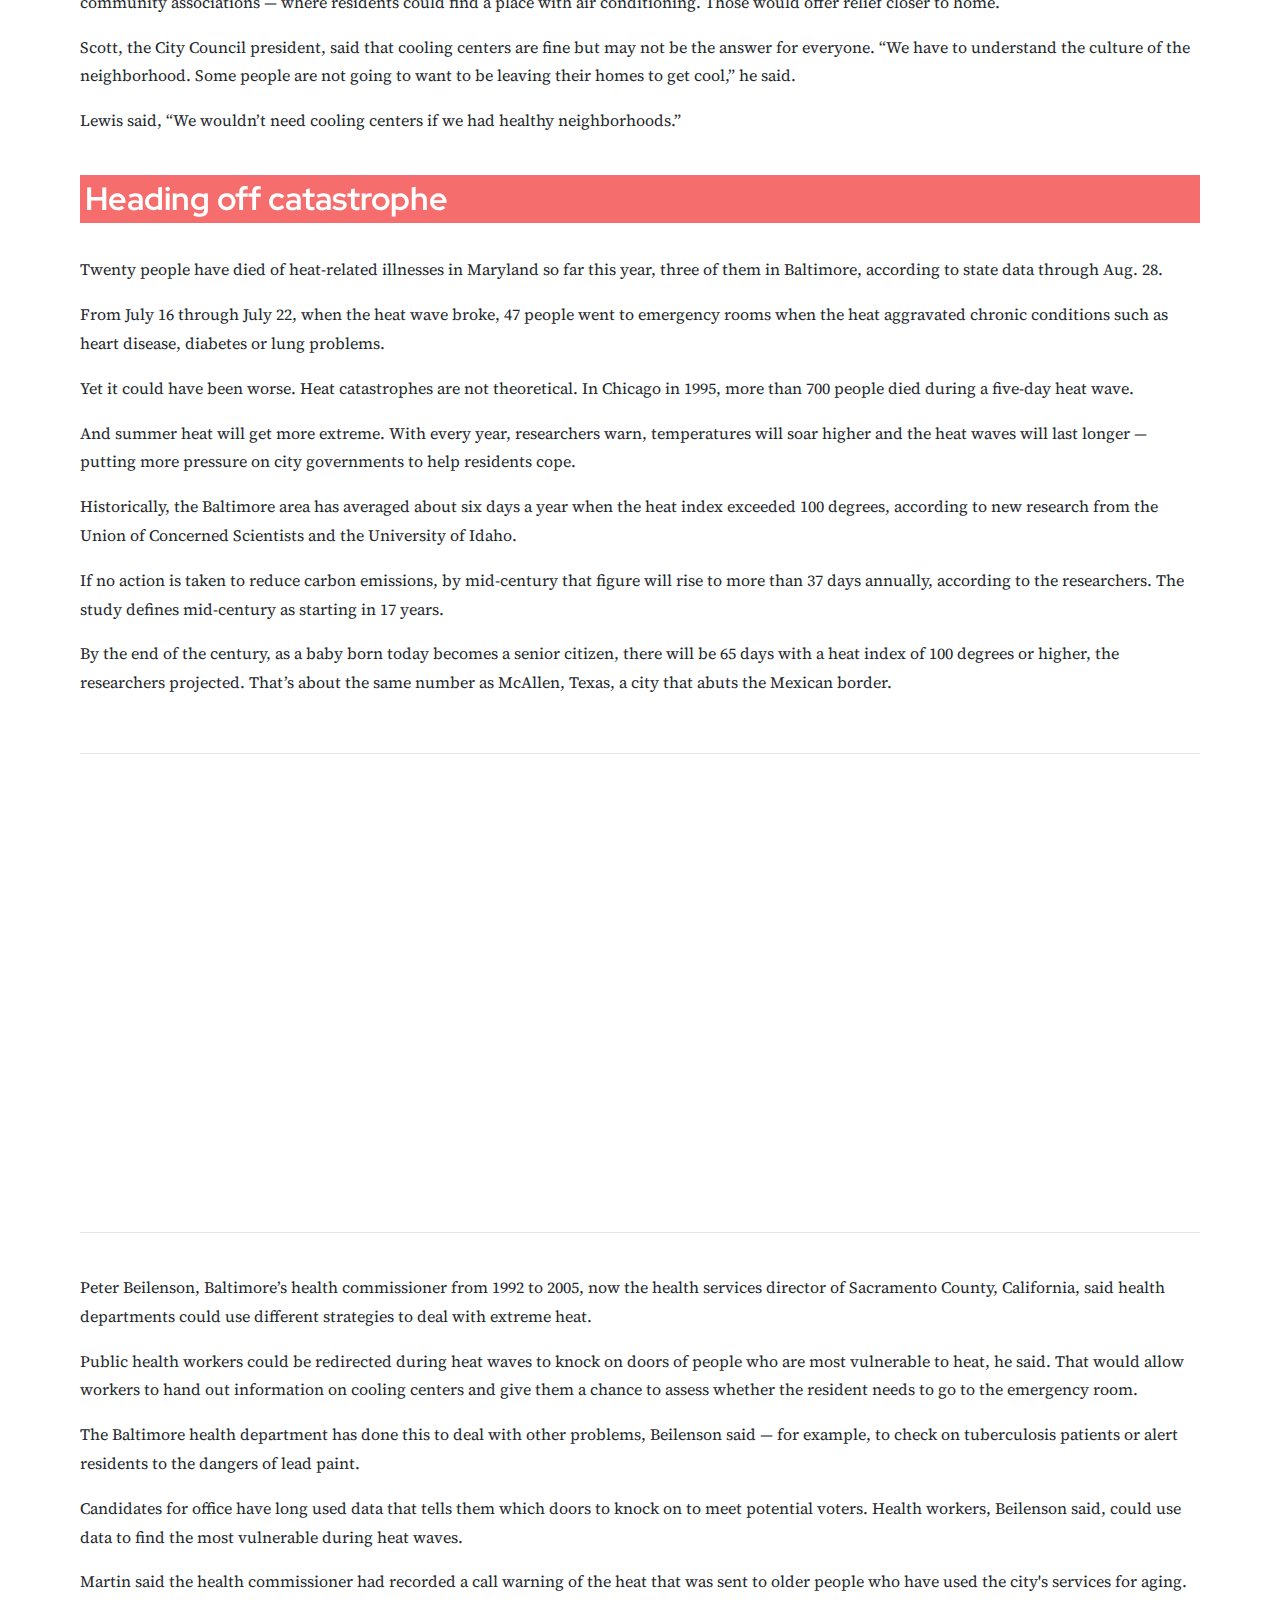
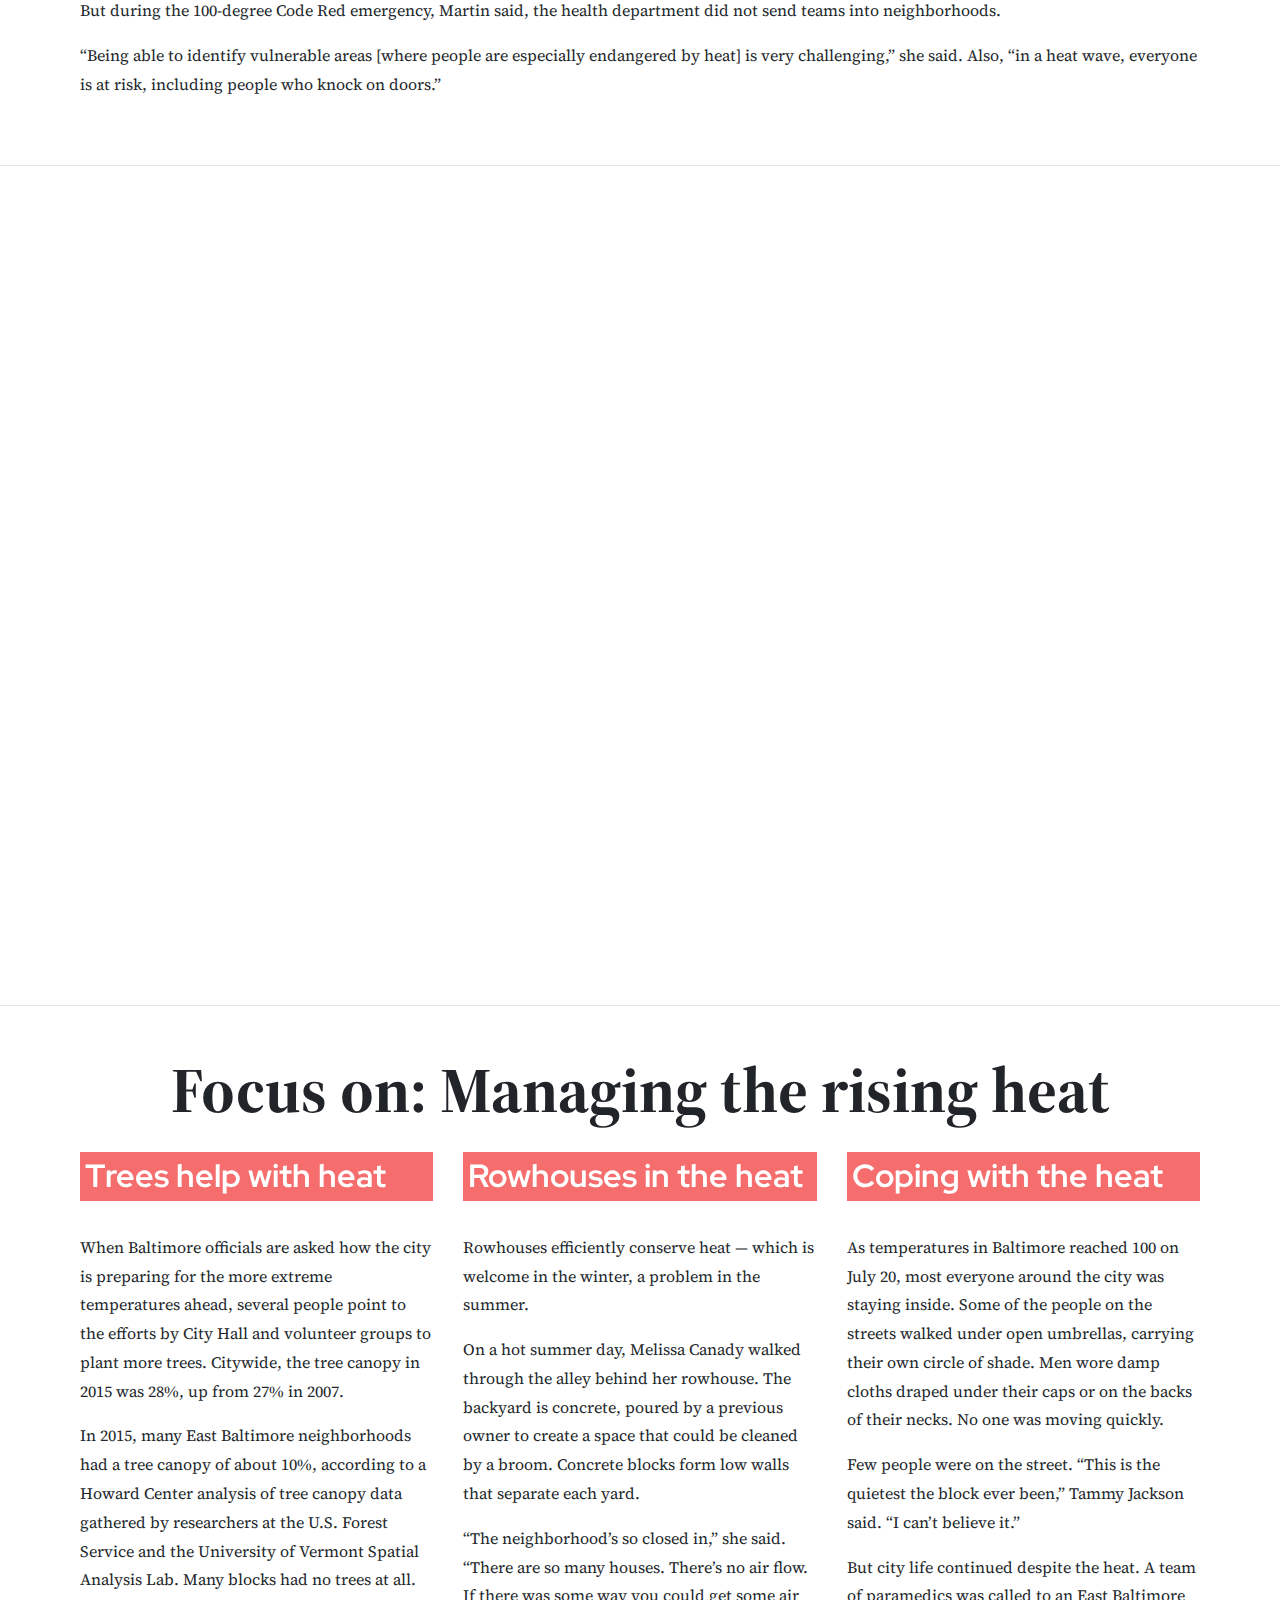
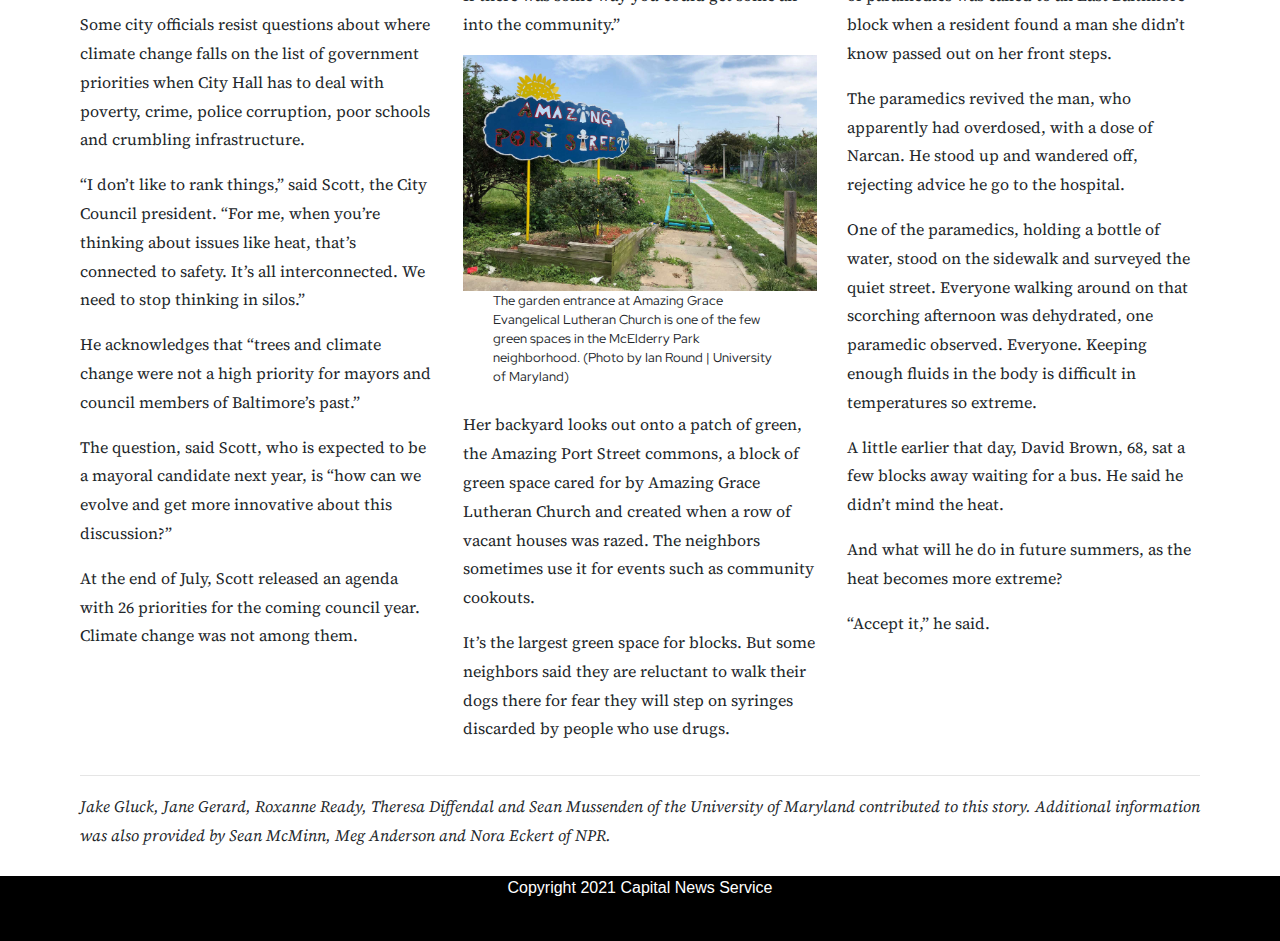
==== commit fbe47615: "fix space" ====
--- a/climate-crisis-story/index.html
+++ b/climate-crisis-story/index.html
@@ -160,7 +160,7 @@
       <p>But many East Baltimoreans said during the heat wave that they weren’t aware of any of City Hall’s plans or warnings. Many said they didn’t know cooling centers existed. They never looked at the website.</p>
 
         <div class="quote">
-          "Environmental justice and climate change are inextricably linked." </div><br>
+          "Environmental justice and climate change are inextricably linked." </div>
           <div class="quote-attribution">
            &mdash; Sacoby Wilson, University of Maryland public health professor </div>
       <br>
@@ -254,7 +254,7 @@
       <p>Jennifer Martin, Baltimore's deputy health commissioner for population health and disease prevention, said she was “sad and surprised” to hear so many people were unaware of the cooling centers.</p>
 
       <div class="quote">
-        "We wouldn’t need cooling centers if we had healthy neighborhoods."</div></br>
+        "We wouldn’t need cooling centers if we had healthy neighborhoods."</div>
         <div class="quote-attribution">
          &mdash; Del. Robbyn Lewis of East Baltimore
       </div>
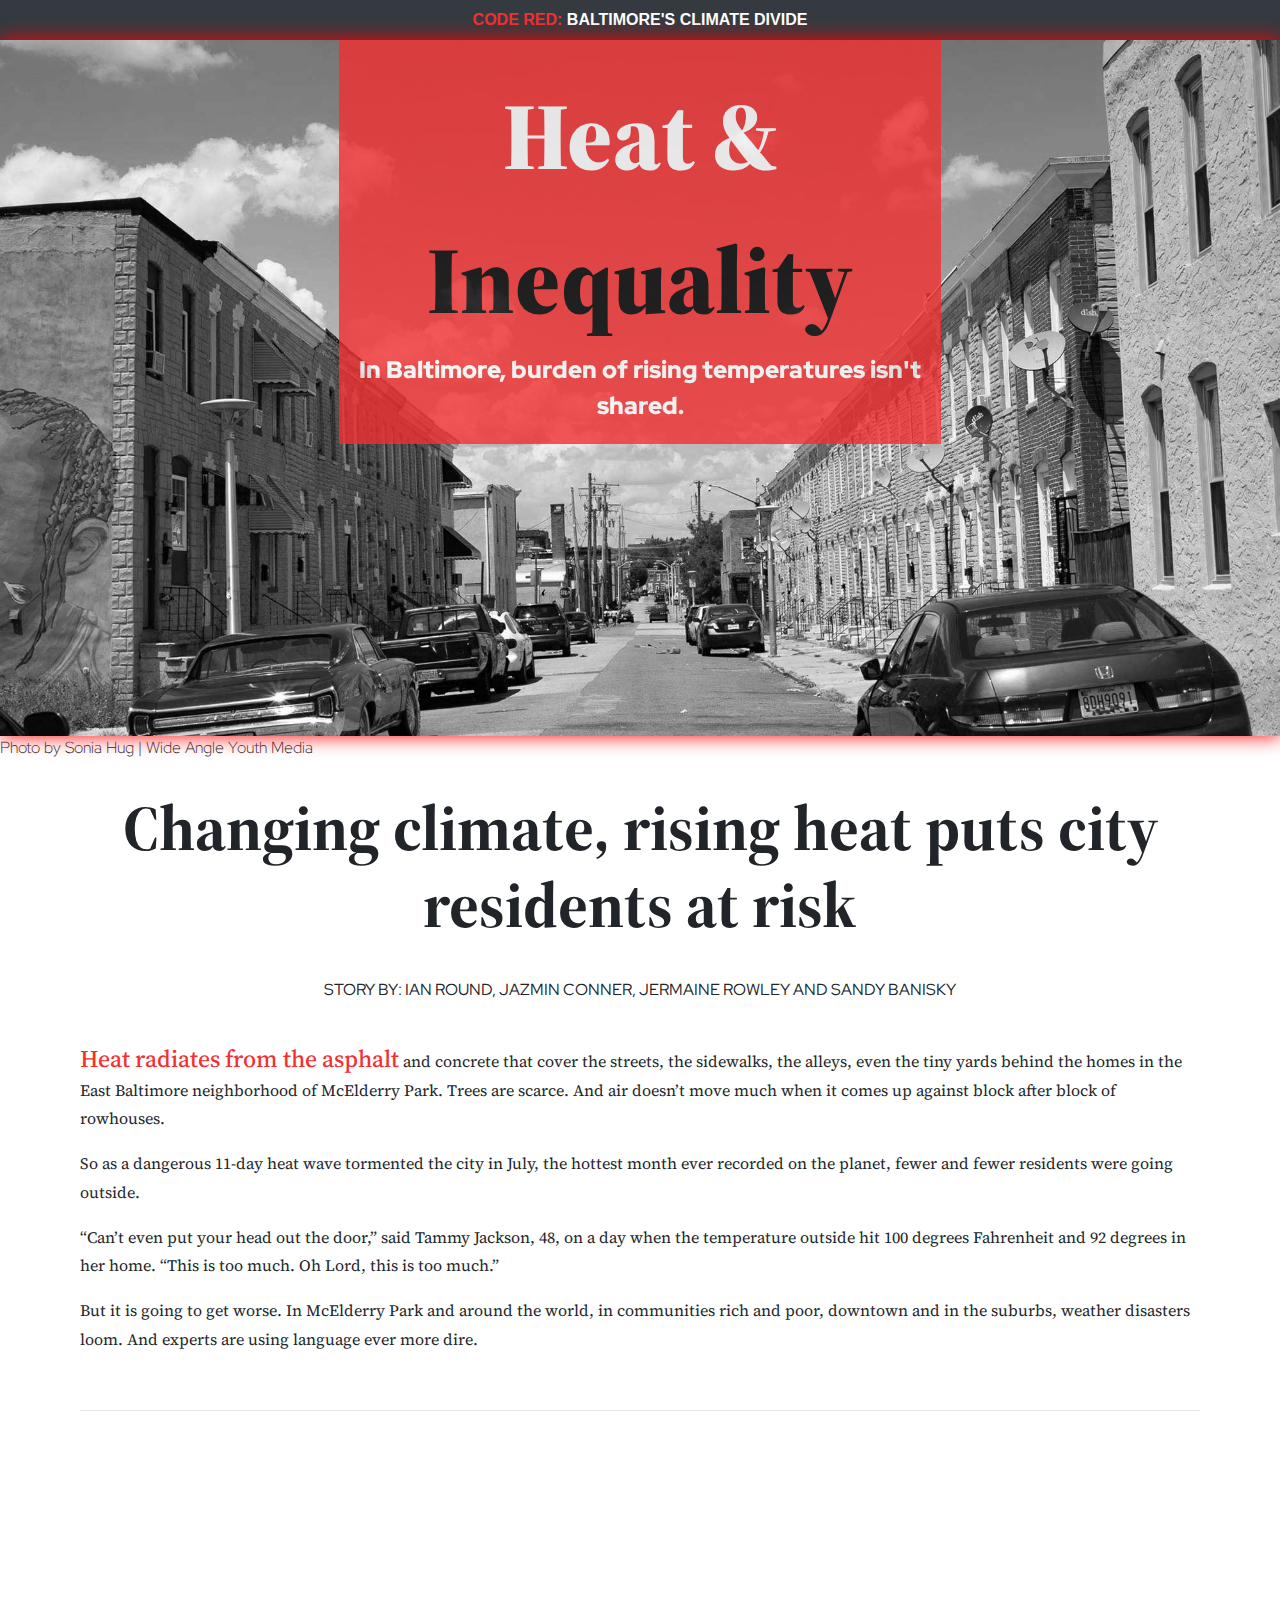
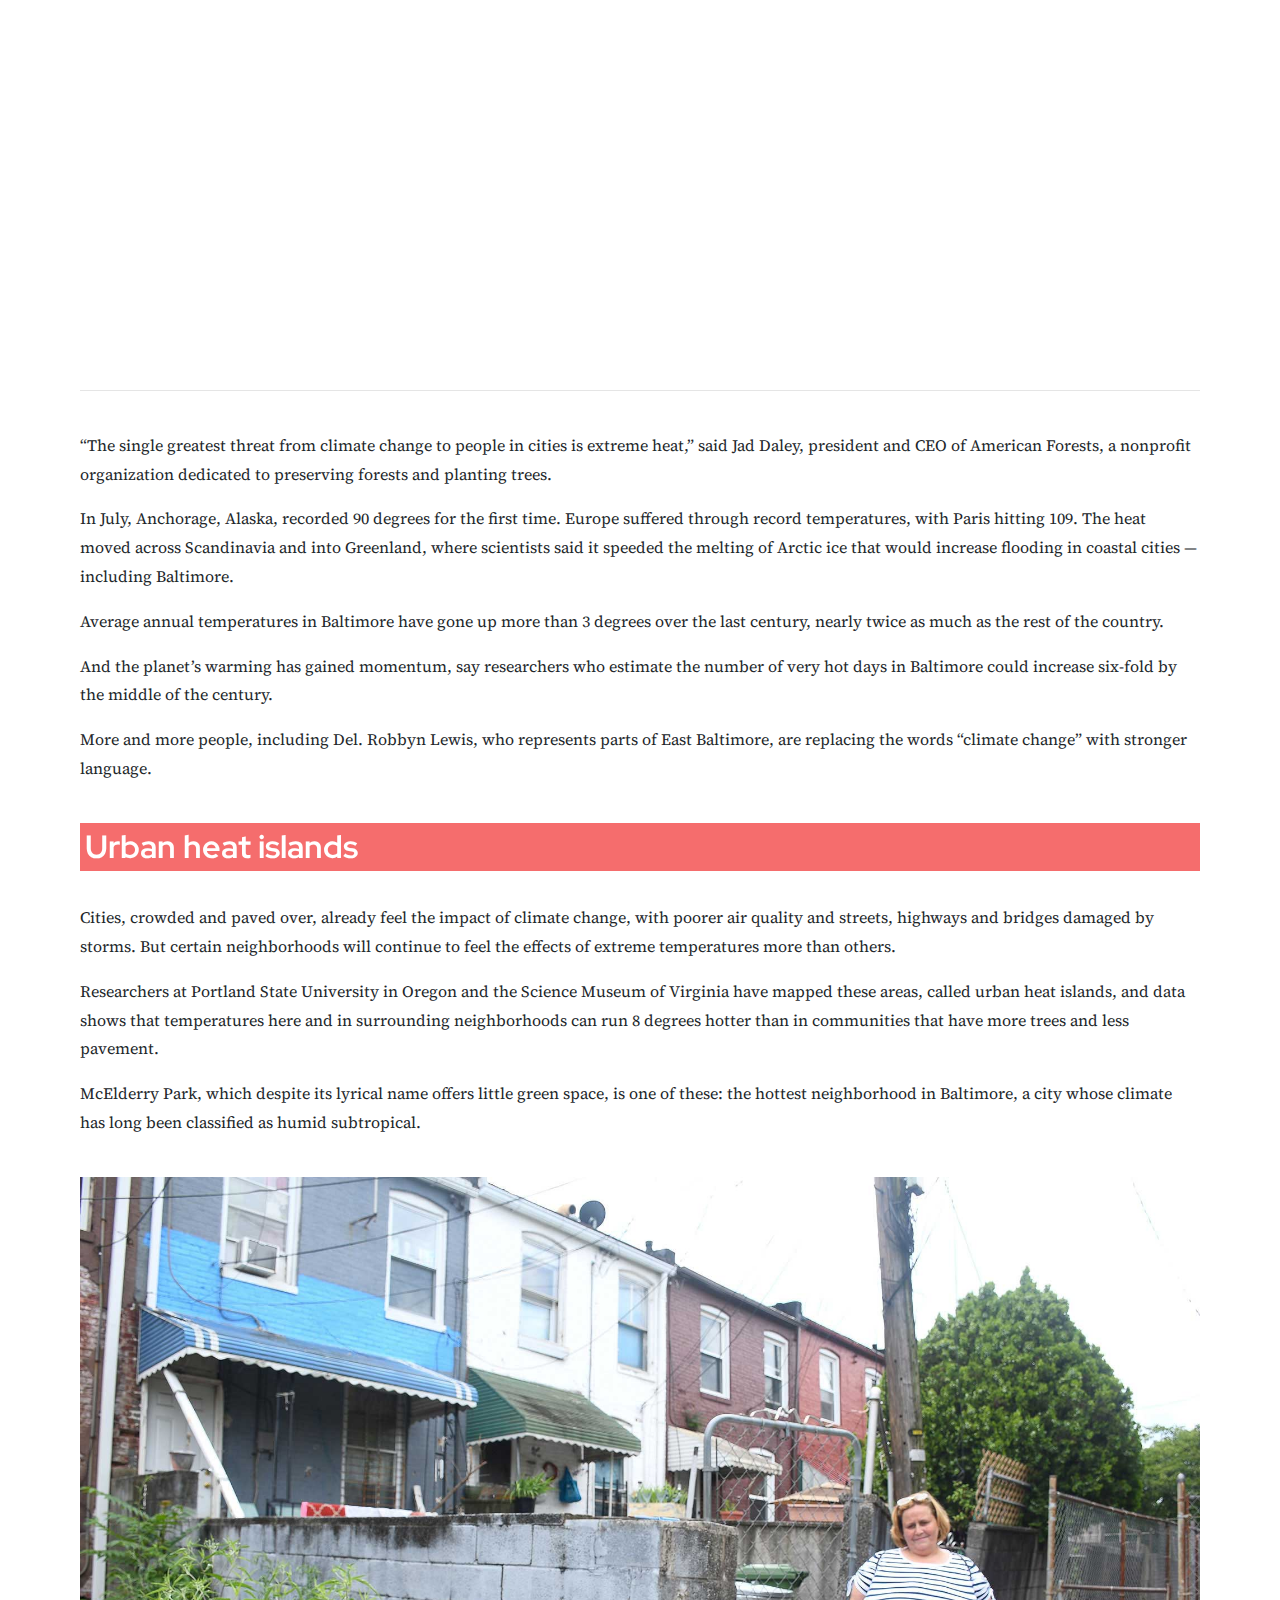
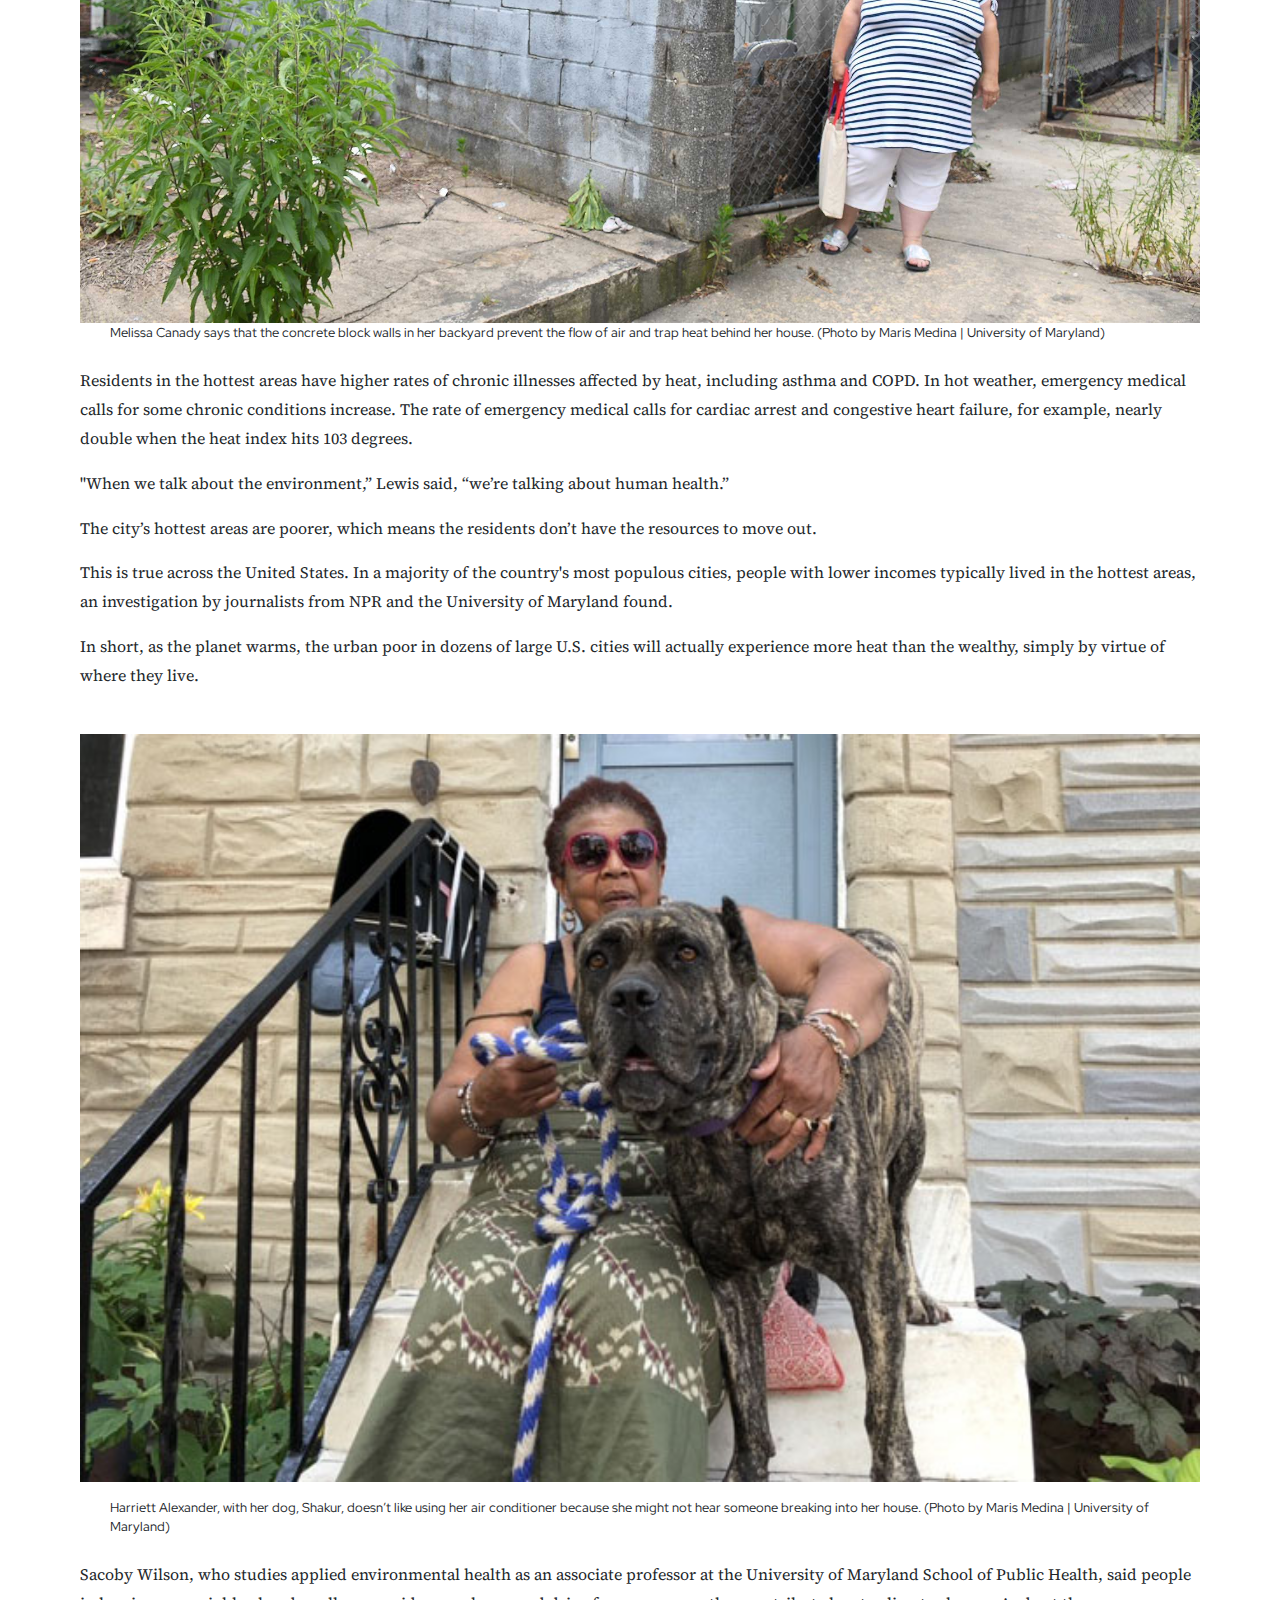
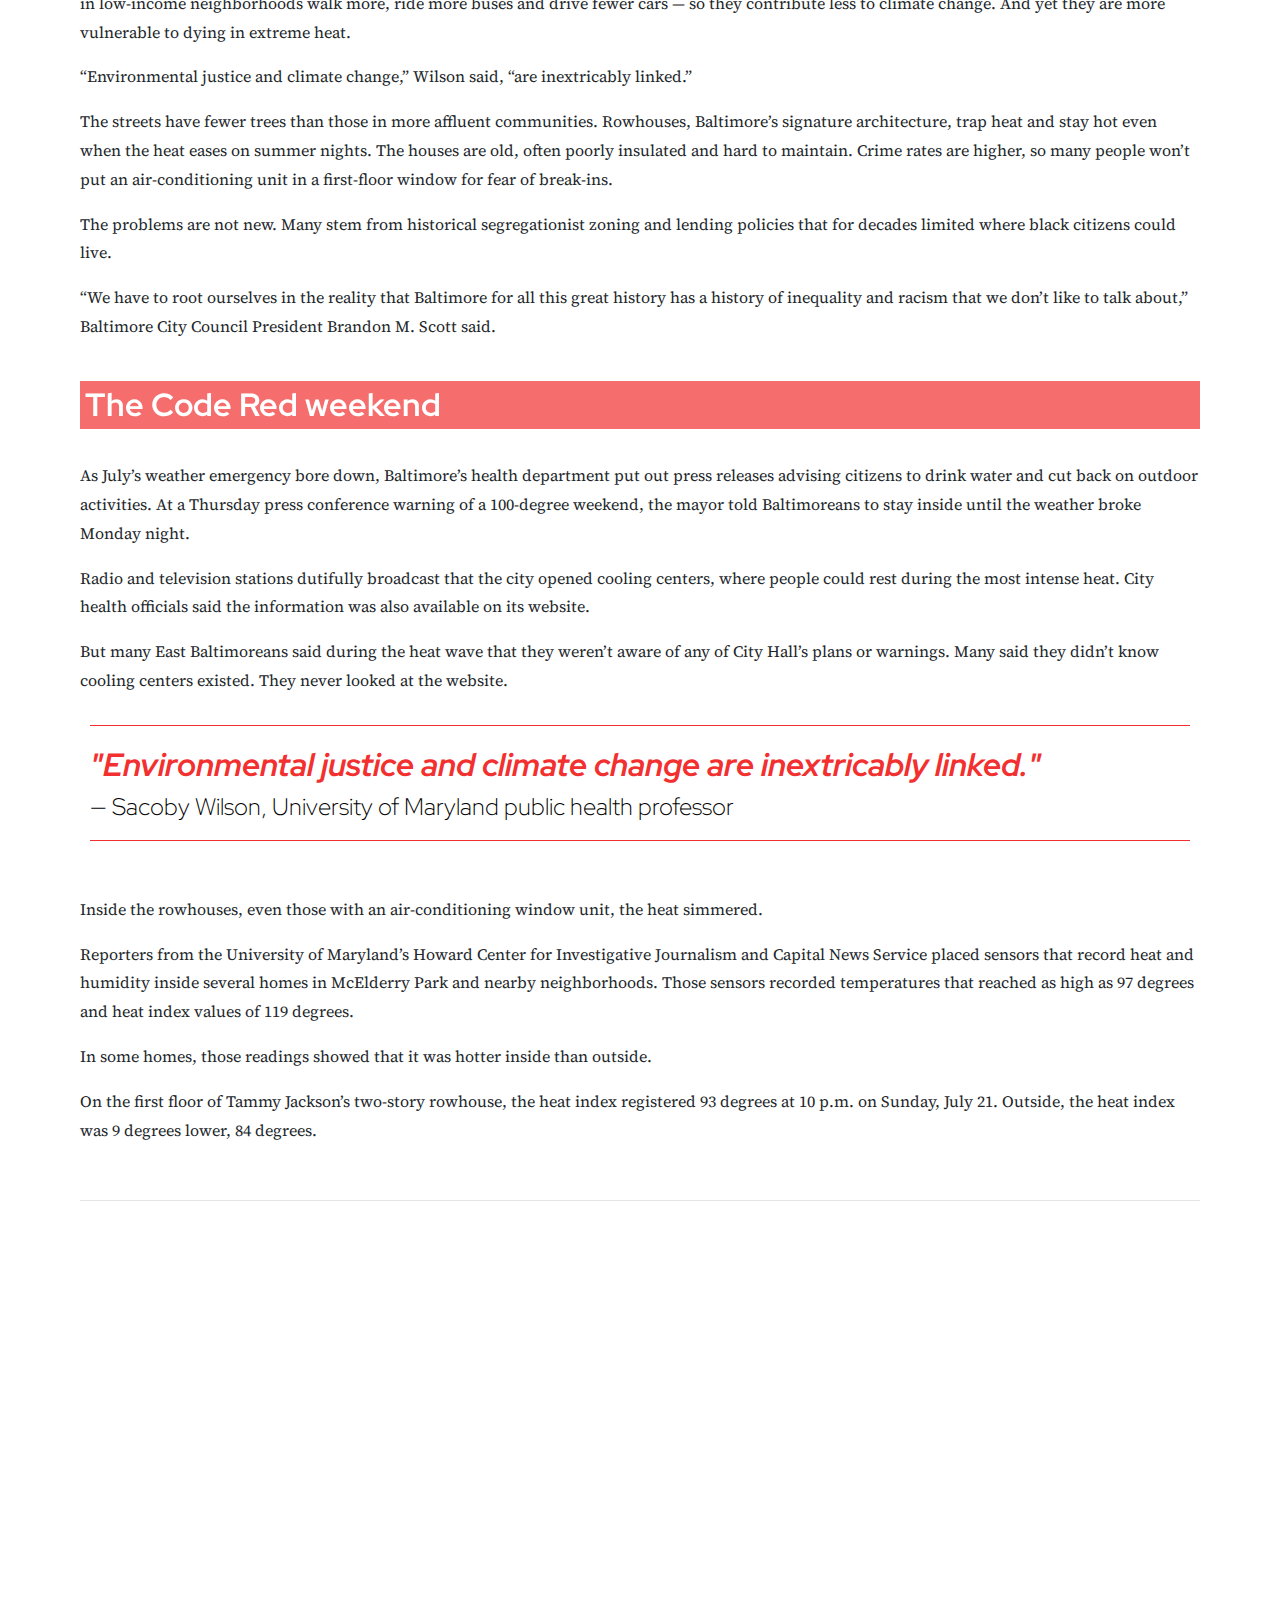
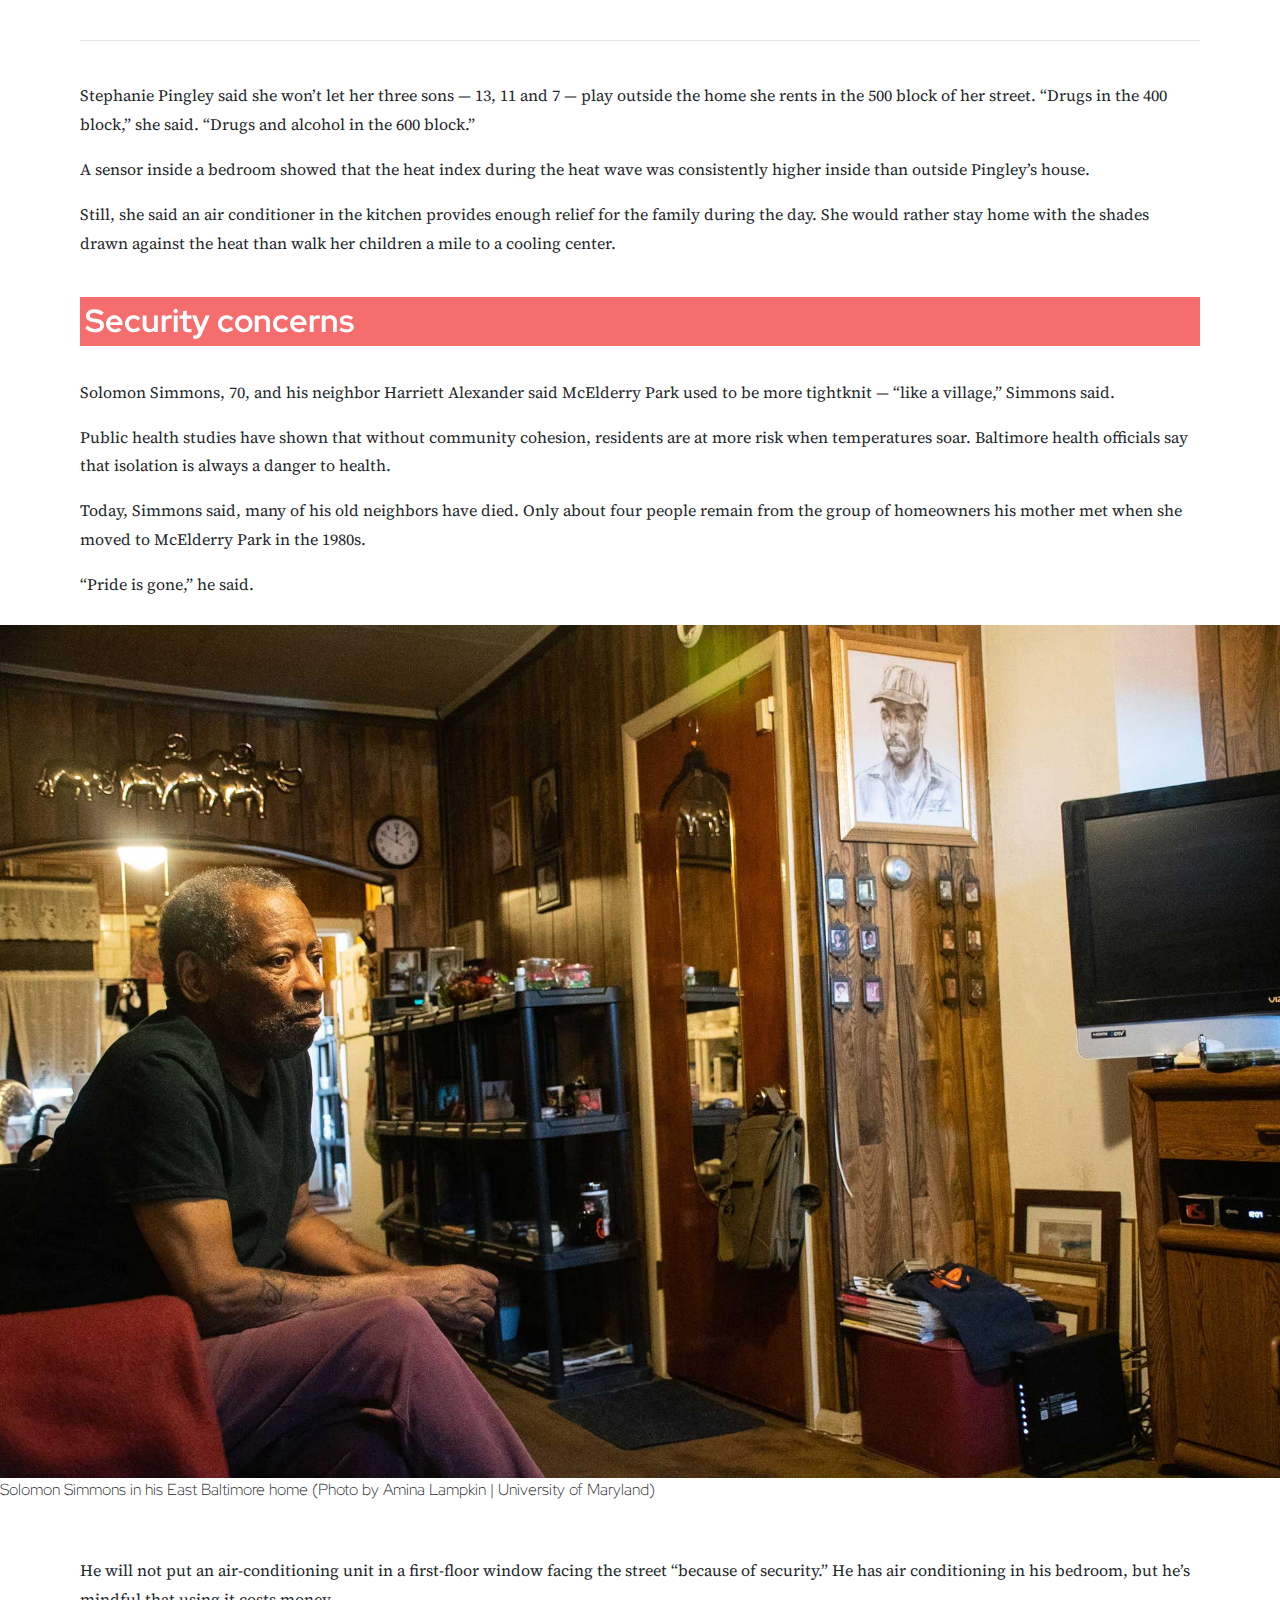
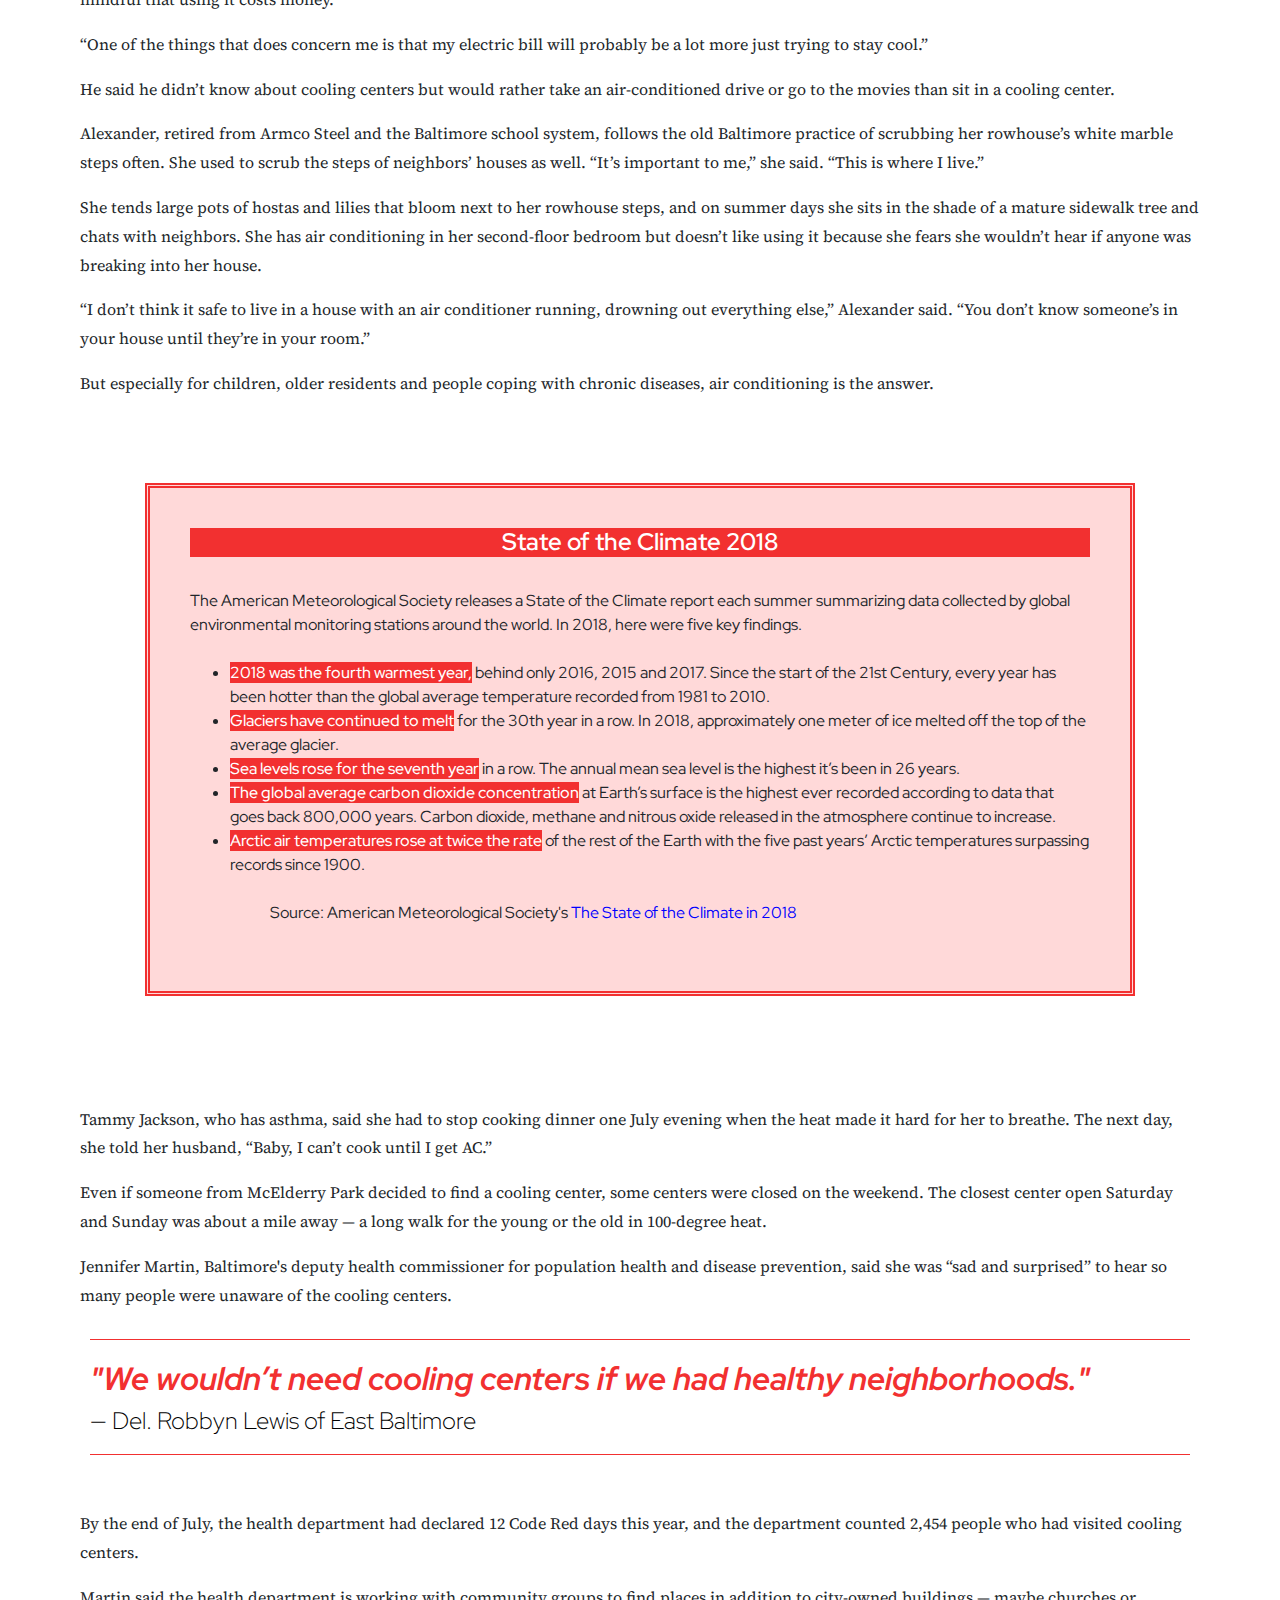
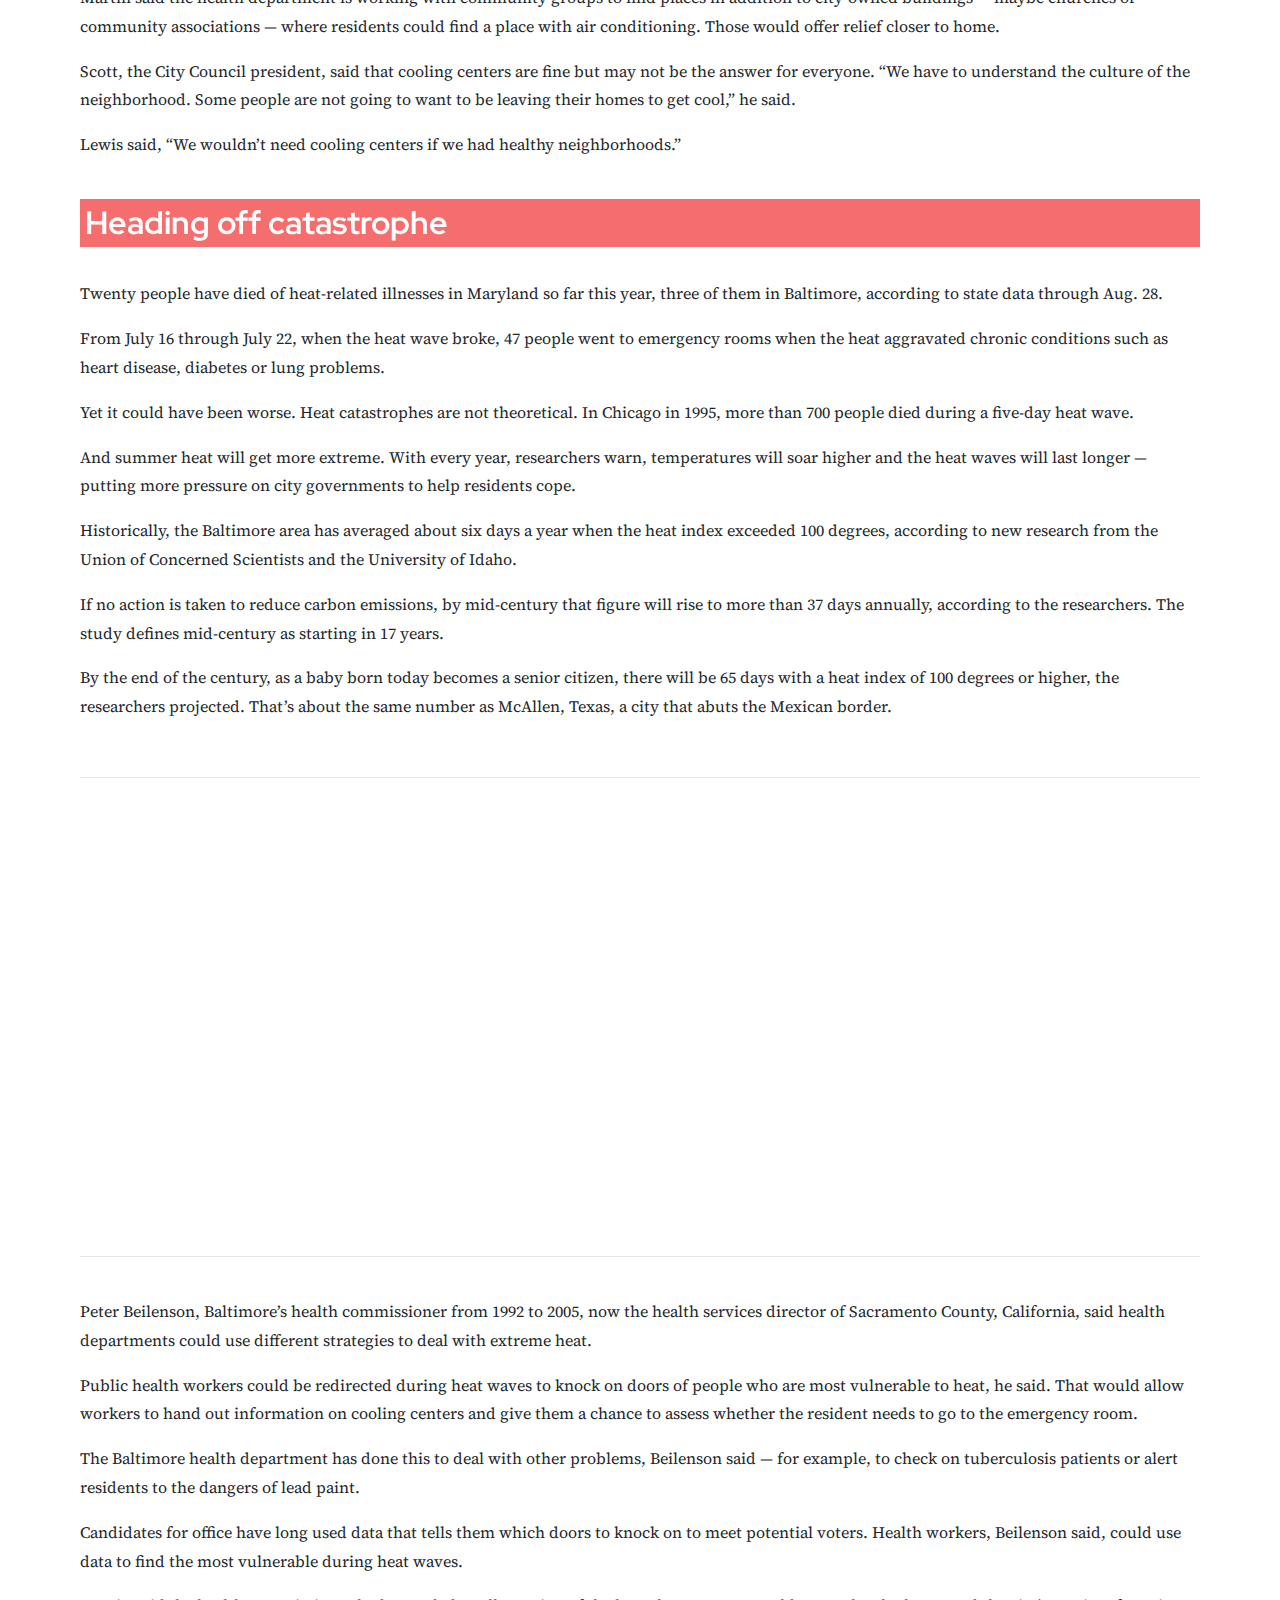
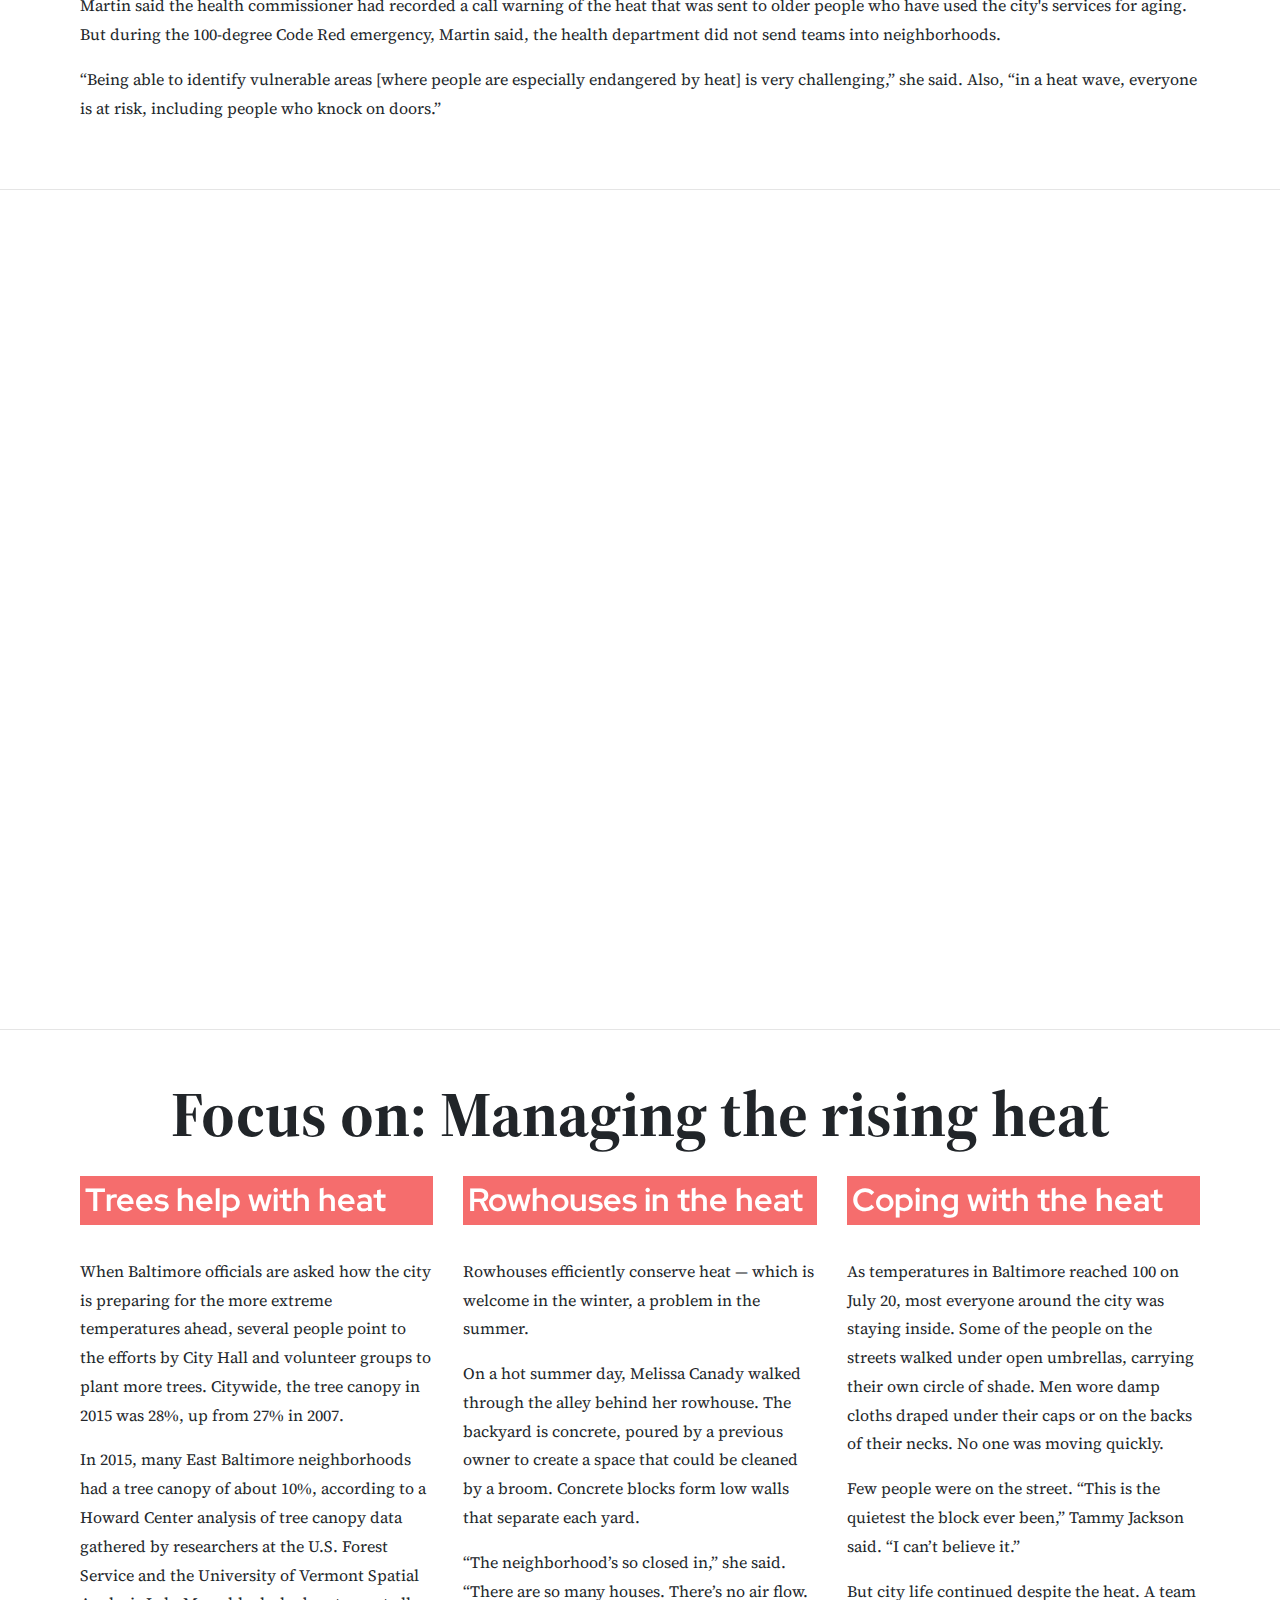
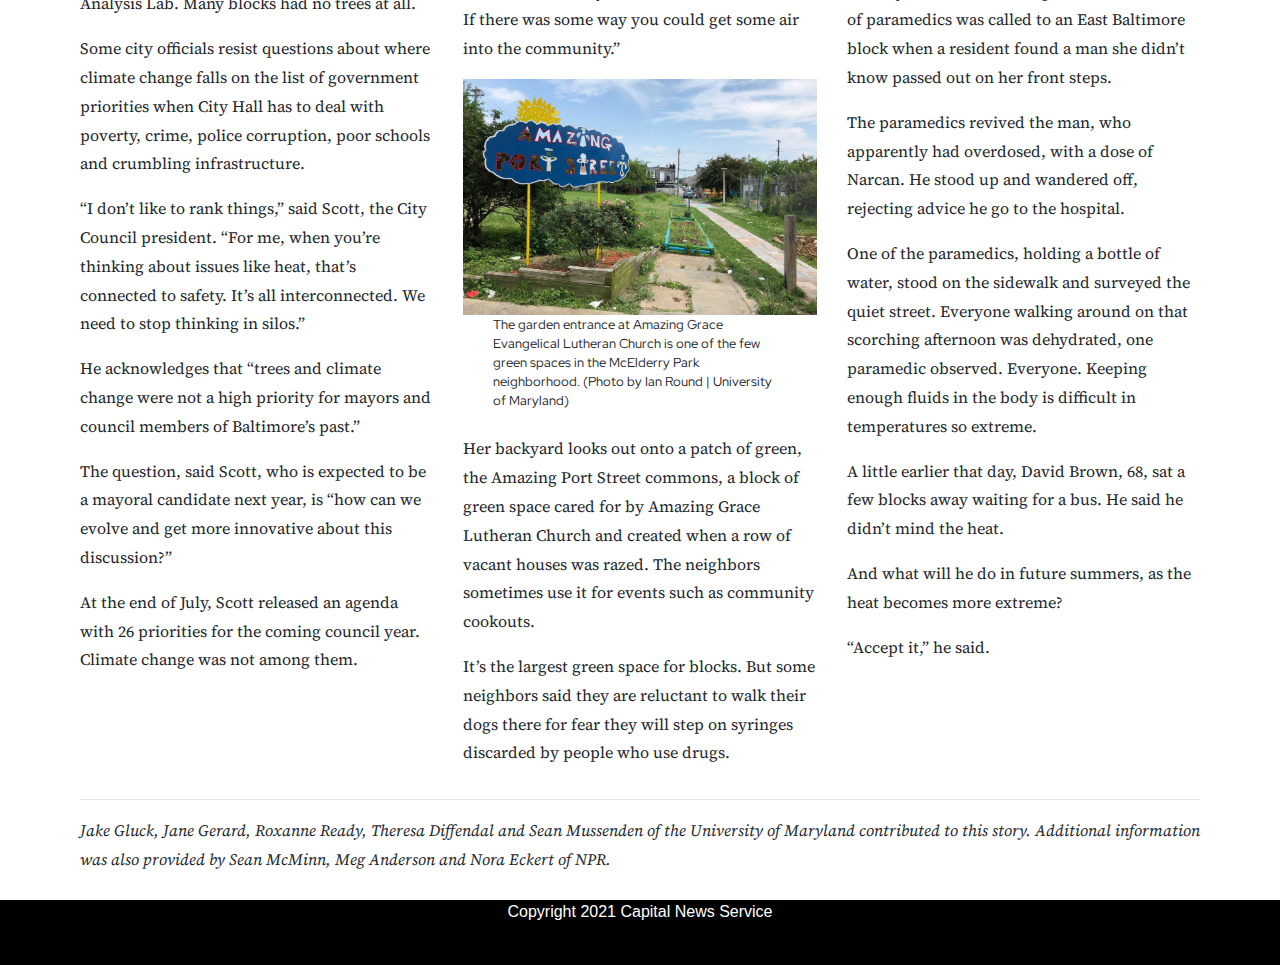
==== commit 00db97b7: "style tweak" ====
--- a/climate-crisis-story/index.html
+++ b/climate-crisis-story/index.html
@@ -238,7 +238,7 @@
 
             <li><span class="findings">Sea levels rose for the seventh year</span> in a row. The annual mean sea level is the highest it’s been in 26 years.</li>
 
-            <li>The <span class="findings">global average carbon dioxide concentration</span> at Earth’s surface <span class="findings">is the highest ever</span> recorded according to data that goes back 800,000 years. Carbon dioxide, methane and nitrous oxide released in the atmosphere continue to increase.</li>
+            <li><span class="findings">The global average carbon dioxide concentration</span> at Earth’s surface is the highest ever recorded according to data that goes back 800,000 years. Carbon dioxide, methane and nitrous oxide released in the atmosphere continue to increase.</li>
 
             <li><span class="findings">Arctic air temperatures rose at twice the rate</span> of the rest of the Earth with the five past years’ Arctic temperatures surpassing records since 1900.</li><ul>
 
--- a/climate-crisis-story/style.css
+++ b/climate-crisis-story/style.css
@@ -156,7 +156,7 @@
   margin-left: 10px;
 }
 .quote-attribution {
-  font-size: 1em;
+  font-size: 1.5em;
   font-family: 'Red Hat Display', sans-serif;
   font-weight: 100;
   text-align: left;
